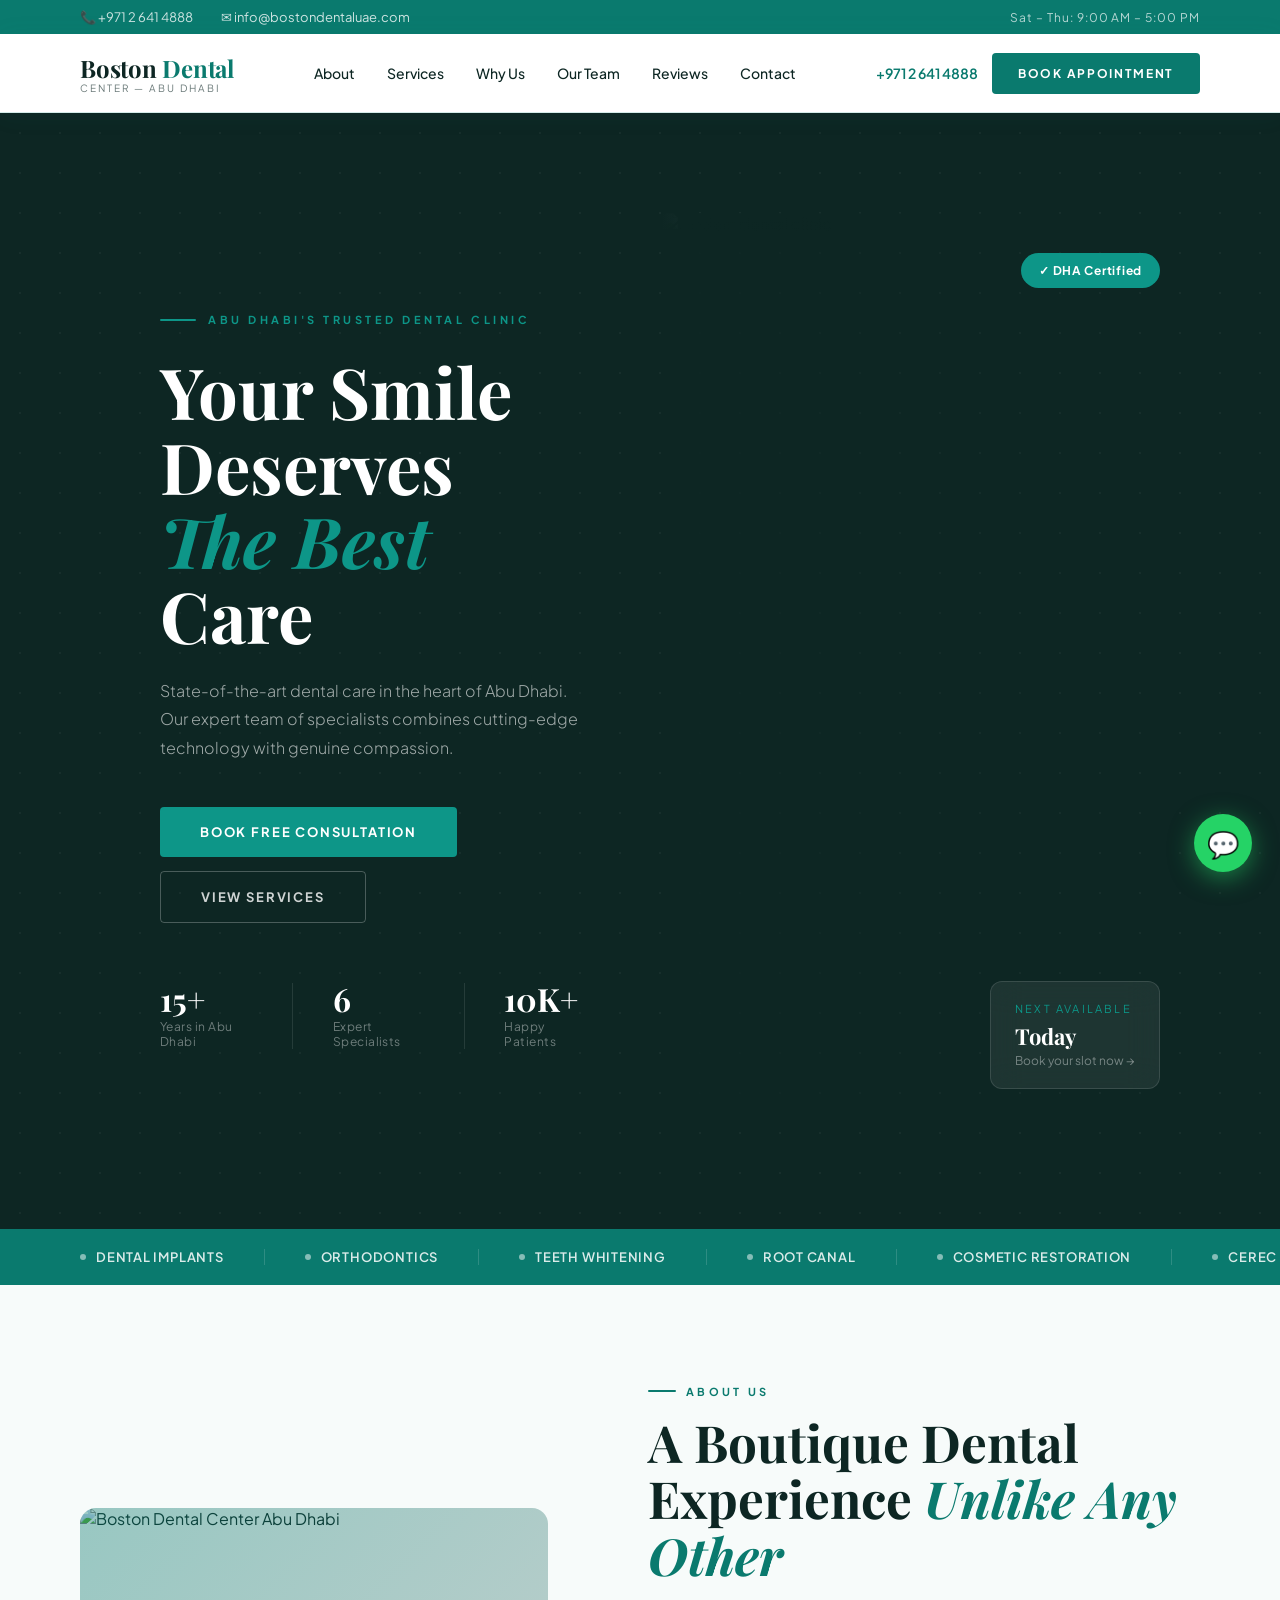
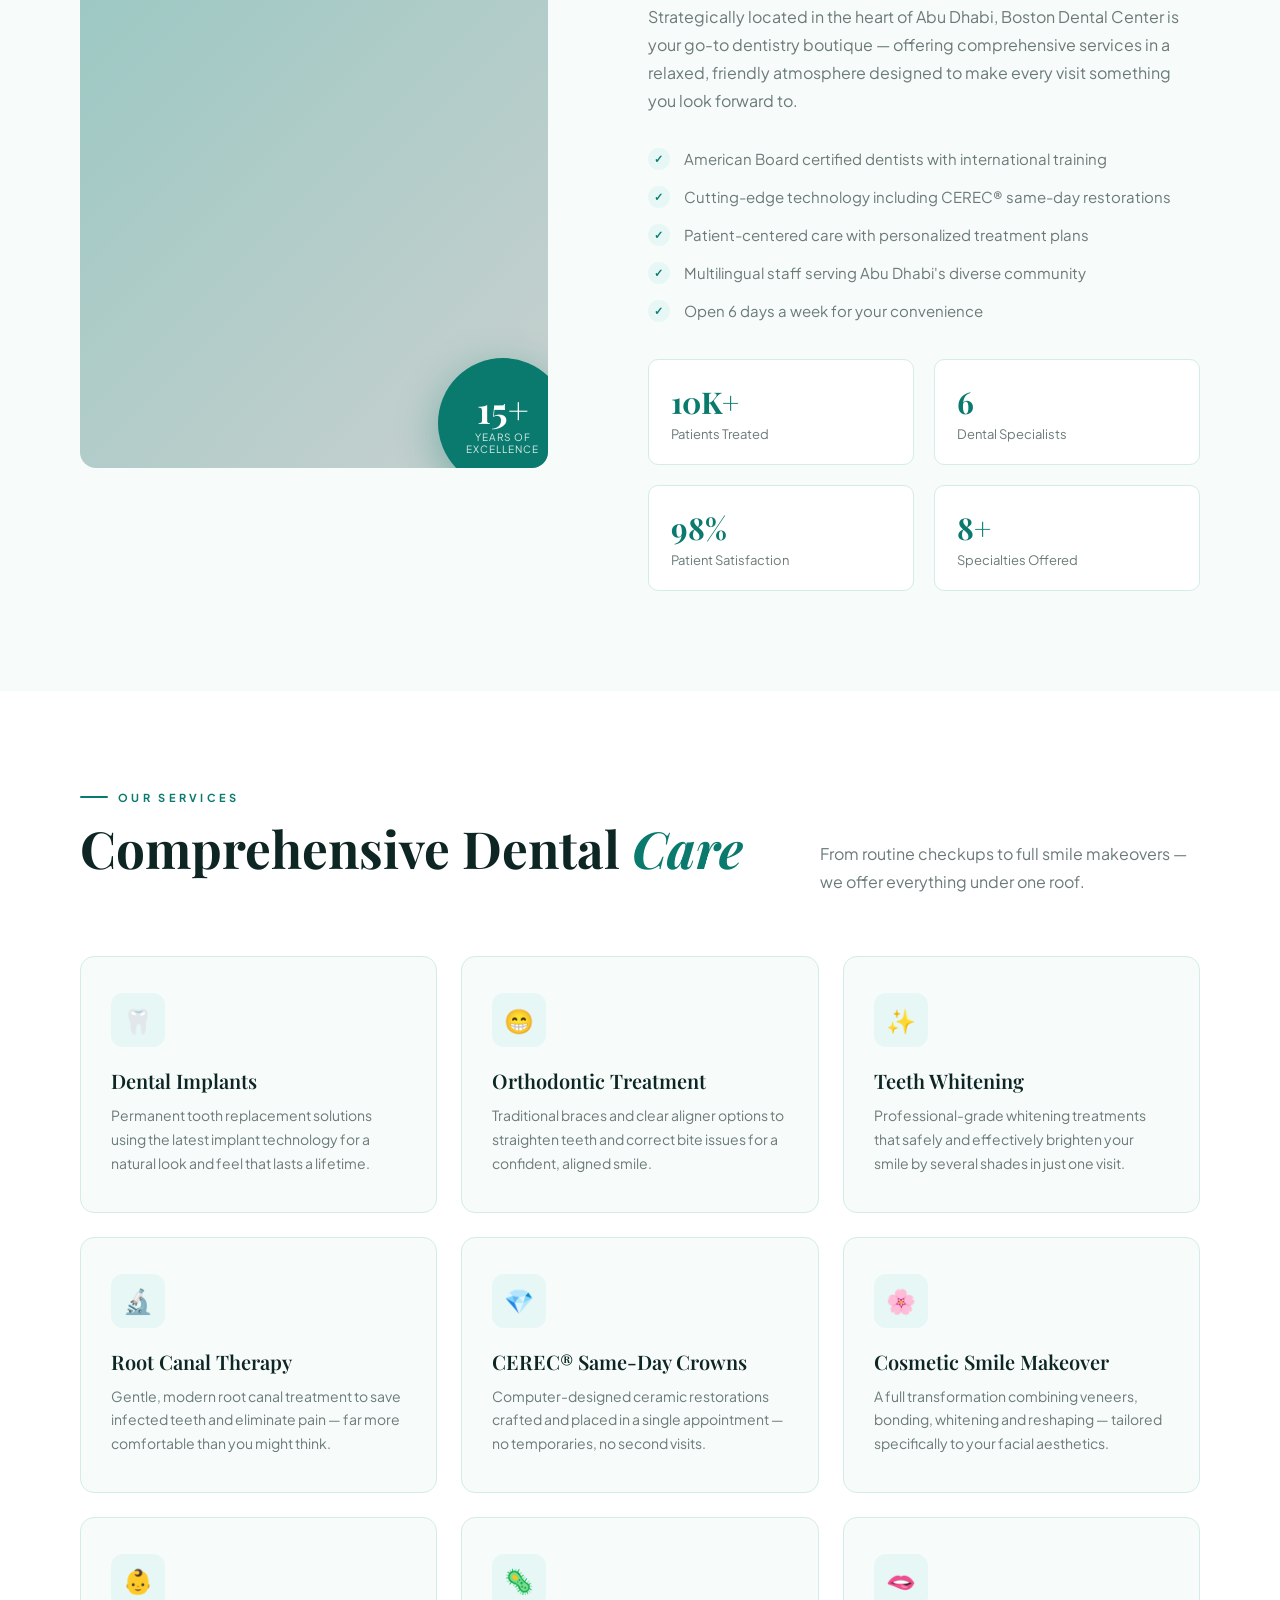
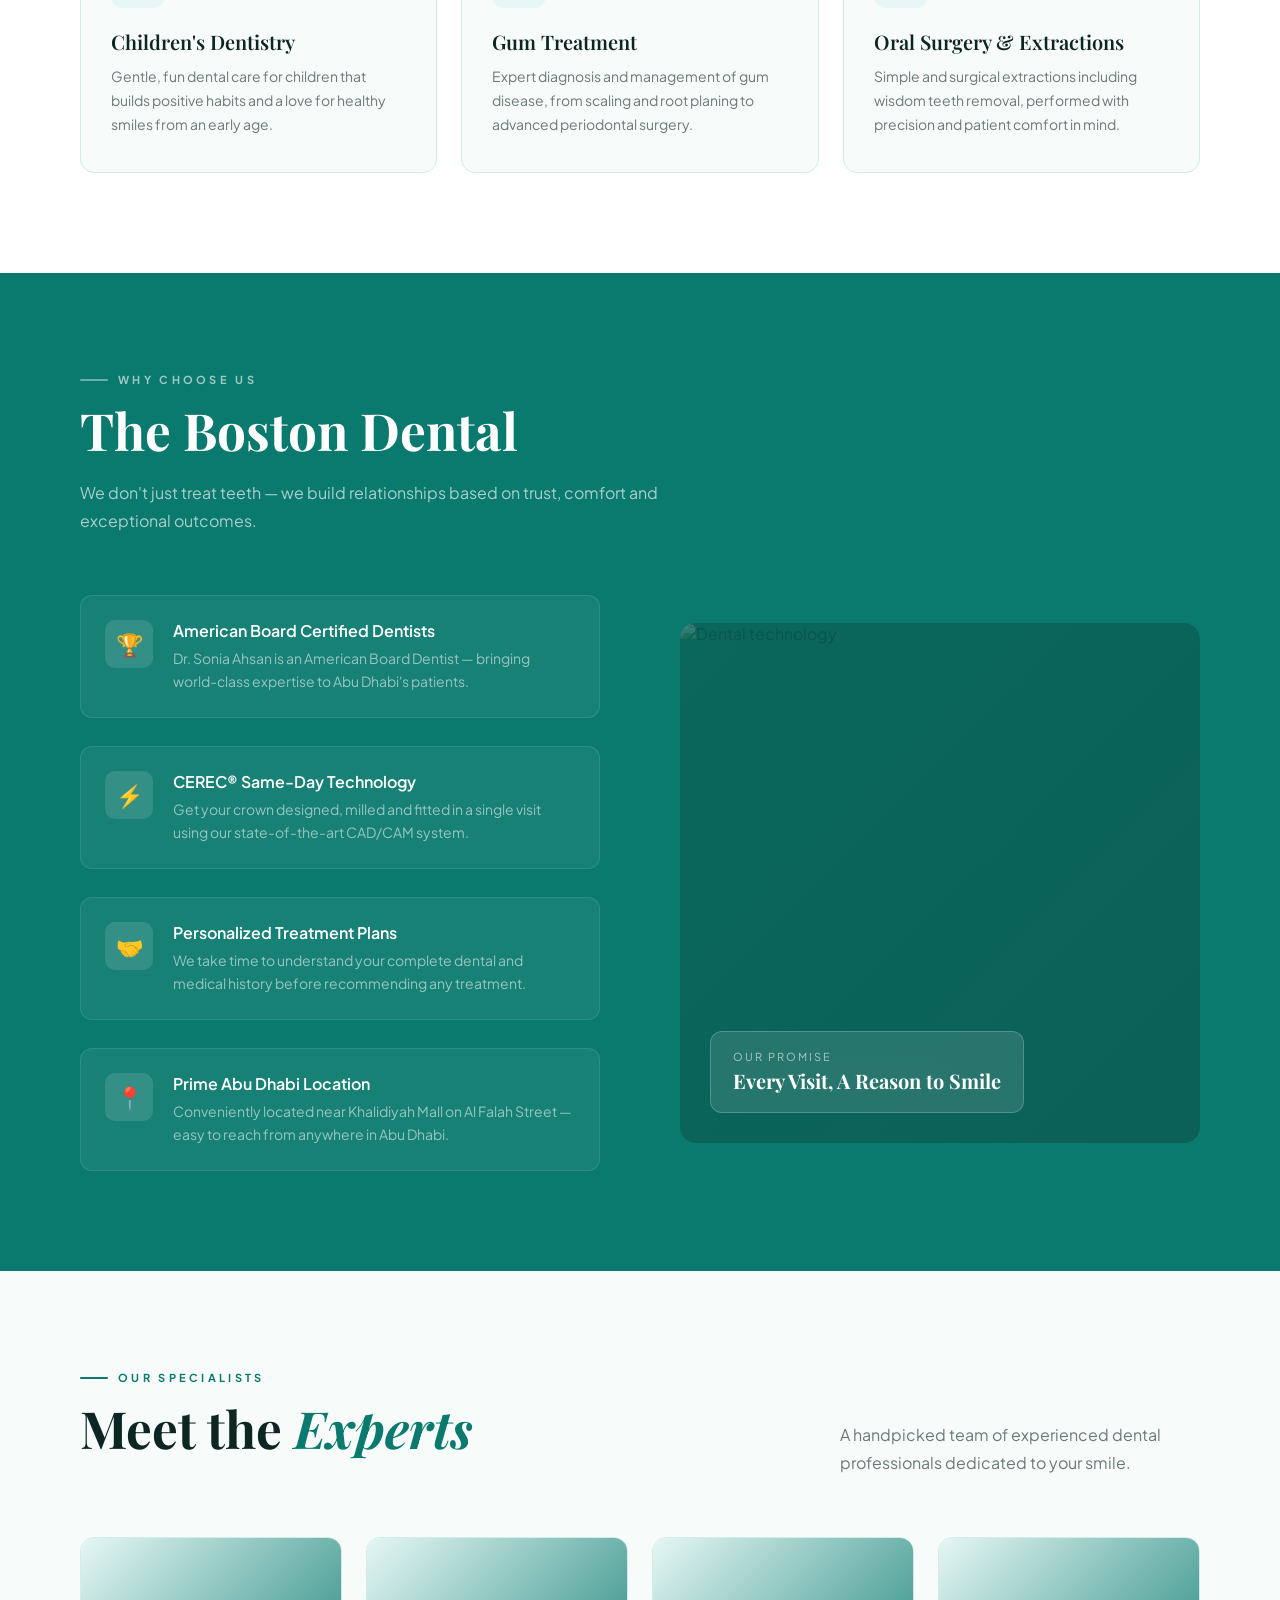
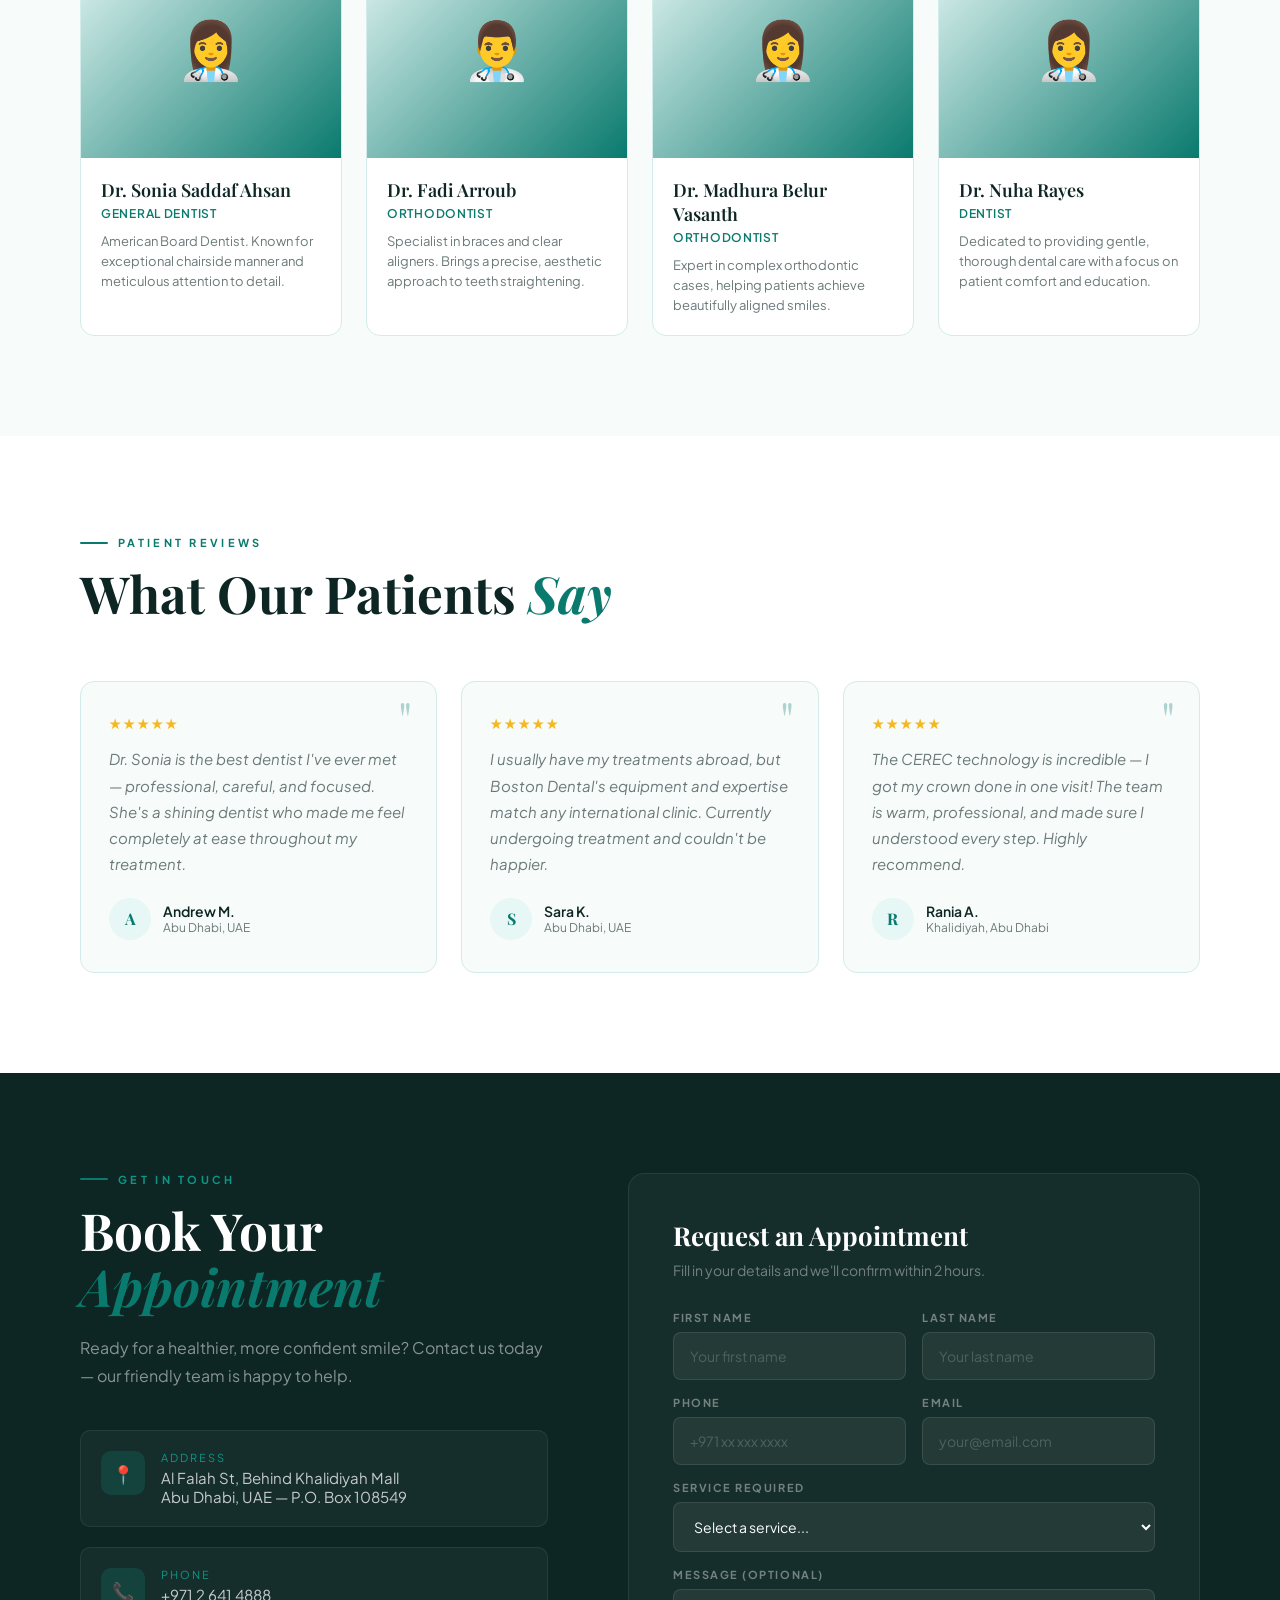
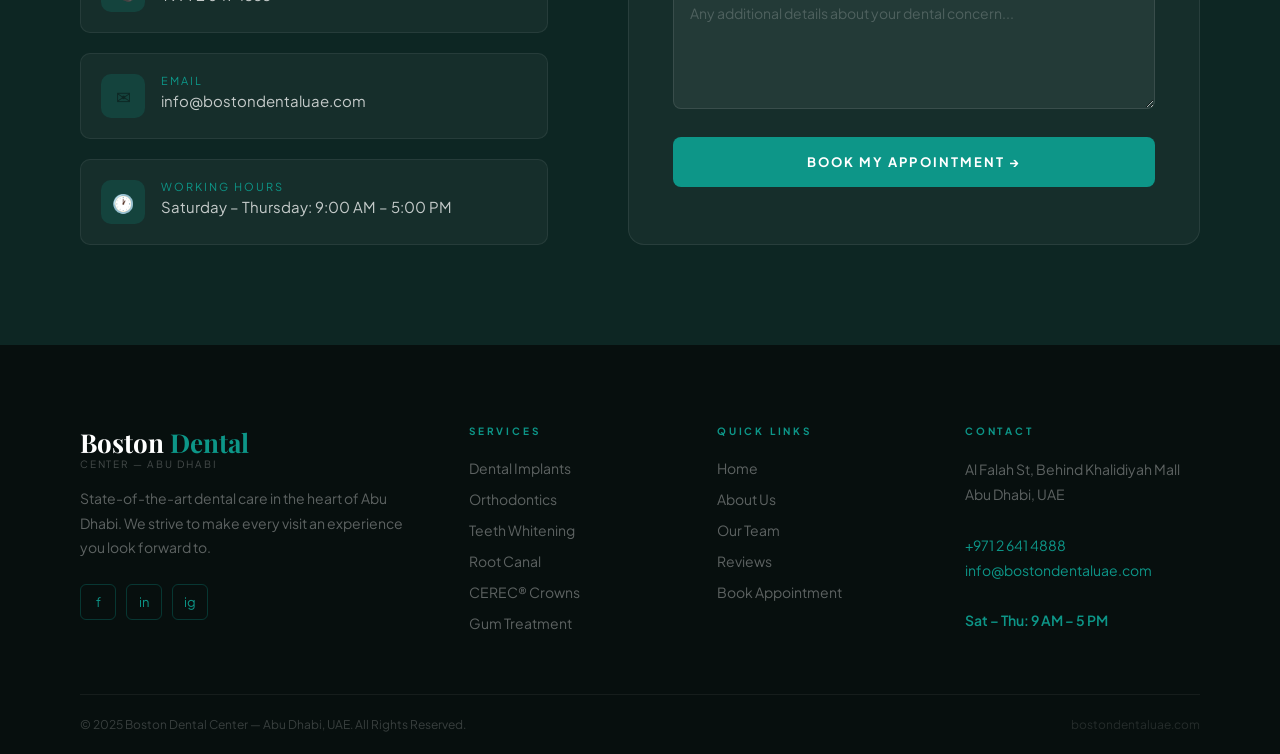
==== index.html @ 5cab7093 "Rename index.html.html to index.html" ====
<!DOCTYPE html>
<html lang="en">
<head>
<meta charset="UTF-8"/>
<meta name="viewport" content="width=device-width, initial-scale=1.0"/>
<title>Boston Dental Center — Abu Dhabi's Premier Dental Clinic</title>
<link href="https://fonts.googleapis.com/css2?family=Playfair+Display:ital,wght@0,400;0,600;0,700;1,400;1,700&family=Plus+Jakarta+Sans:wght@300;400;500;600;700&display=swap" rel="stylesheet"/>
<style>
:root {
  --teal:   #0a7a6e;
  --teal2:  #0d9688;
  --mint:   #e6f7f5;
  --white:  #ffffff;
  --offwhite: #f7fbfa;
  --dark:   #0d2623;
  --grey:   #6b7a79;
  --light:  #d4ece9;
  --accent: #ff6b35;
}
*, *::before, *::after { margin:0; padding:0; box-sizing:border-box; }
html { scroll-behavior:smooth; }
body { background:var(--white); font-family:'Plus Jakarta Sans',sans-serif; color:var(--dark); overflow-x:hidden; }

/* ── TOPBAR ── */
.topbar {
  background:var(--teal);
  padding:9px 80px;
  display:flex; justify-content:space-between; align-items:center;
}
.topbar-left { display:flex; gap:28px; align-items:center; }
.topbar a { color:rgba(255,255,255,0.8); text-decoration:none; font-size:13px; display:flex; align-items:center; gap:6px; }
.topbar a:hover { color:#fff; }
.topbar-right { color:rgba(255,255,255,0.7); font-size:12px; letter-spacing:0.08em; }

/* ── NAV ── */
nav {
  background:var(--white);
  border-bottom:1px solid var(--light);
  padding:18px 80px;
  display:flex; align-items:center; justify-content:space-between;
  position:sticky; top:0; z-index:100;
  box-shadow:0 2px 24px rgba(10,122,110,0.07);
  transition:all .3s;
}
nav.scrolled { padding:14px 80px; box-shadow:0 4px 30px rgba(10,122,110,0.12); }
.nav-logo { display:flex; flex-direction:column; }
.nav-logo-text { font-family:'Playfair Display',serif; font-size:24px; font-weight:700; color:var(--dark); letter-spacing:-0.01em; }
.nav-logo-text span { color:var(--teal); }
.nav-logo-sub { font-size:10px; letter-spacing:0.2em; text-transform:uppercase; color:var(--grey); margin-top:-2px; }
.nav-links { display:flex; gap:32px; }
.nav-links a { font-size:14px; font-weight:500; color:var(--dark); text-decoration:none; transition:color .3s; position:relative; }
.nav-links a::after { content:''; position:absolute; bottom:-4px; left:0; width:0; height:2px; background:var(--teal); border-radius:2px; transition:width .3s; }
.nav-links a:hover { color:var(--teal); }
.nav-links a:hover::after { width:100%; }
.nav-right { display:flex; align-items:center; gap:14px; }
.nav-phone { font-size:14px; font-weight:600; color:var(--teal); text-decoration:none; }
.nav-cta {
  font-size:12px; font-weight:700; letter-spacing:0.14em; text-transform:uppercase;
  background:var(--teal); color:var(--white); padding:13px 26px;
  text-decoration:none; border-radius:4px; transition:all .3s;
}
.nav-cta:hover { background:var(--teal2); transform:translateY(-1px); box-shadow:0 6px 20px rgba(10,122,110,0.3); }
.hamburger { display:none; flex-direction:column; gap:5px; cursor:pointer; padding:4px; }
.hamburger span { width:24px; height:2px; background:var(--dark); border-radius:2px; transition:all .3s; }

/* ── HERO ── */
#hero {
  background:var(--dark);
  display:grid; grid-template-columns:52fr 48fr;
  min-height:90vh; overflow:hidden; position:relative;
}
.hero-bg-pattern {
  position:absolute; inset:0; pointer-events:none; opacity:0.04;
  background-image: radial-gradient(circle, #fff 1px, transparent 1px);
  background-size: 40px 40px;
}
.hero-content {
  padding:100px 80px 80px 80px;
  display:flex; flex-direction:column; justify-content:center; position:relative; z-index:2;
}
.hero-tag {
  font-size:11px; font-weight:700; letter-spacing:0.32em; text-transform:uppercase;
  color:var(--teal2); display:flex; align-items:center; gap:12px; margin-bottom:28px;
  opacity:0; animation:fadeUp .7s .1s forwards;
}
.hero-tag::before { content:''; width:36px; height:2px; background:var(--teal2); border-radius:2px; }
.hero-h1 {
  font-family:'Playfair Display',serif;
  font-size:clamp(44px,5.5vw,72px);
  font-weight:700; line-height:1.06; color:var(--white);
  margin-bottom:24px;
  opacity:0; animation:fadeUp .7s .25s forwards;
}
.hero-h1 em { color:var(--teal2); font-style:italic; }
.hero-desc {
  font-size:16px; font-weight:300; line-height:1.8;
  color:rgba(255,255,255,0.6); max-width:480px; margin-bottom:44px;
  opacity:0; animation:fadeUp .7s .4s forwards;
}
.hero-btns {
  display:flex; gap:14px; flex-wrap:wrap; margin-bottom:60px;
  opacity:0; animation:fadeUp .7s .55s forwards;
}
.btn-teal {
  font-size:13px; font-weight:700; letter-spacing:0.14em; text-transform:uppercase;
  background:var(--teal2); color:var(--white); padding:17px 40px;
  text-decoration:none; border-radius:4px; transition:all .3s;
}
.btn-teal:hover { background:#0ab09f; transform:translateY(-1px); box-shadow:0 8px 24px rgba(13,150,136,0.4); }
.btn-outline {
  font-size:13px; font-weight:700; letter-spacing:0.14em; text-transform:uppercase;
  border:1px solid rgba(255,255,255,0.25); color:rgba(255,255,255,0.8); padding:17px 40px;
  text-decoration:none; border-radius:4px; transition:all .3s;
}
.btn-outline:hover { border-color:var(--teal2); color:var(--teal2); }
.hero-stats {
  display:flex; gap:40px;
  opacity:0; animation:fadeUp .7s .7s forwards;
}
.hero-stat-num { font-family:'Playfair Display',serif; font-size:32px; font-weight:700; color:var(--white); line-height:1; }
.hero-stat-lbl { font-size:12px; color:rgba(255,255,255,0.4); margin-top:4px; letter-spacing:0.04em; }
.hero-stat-div { width:1px; background:rgba(255,255,255,0.1); }

/* Hero Visual */
.hero-visual {
  position:relative; overflow:hidden;
  display:flex; align-items:center; justify-content:center;
}
.hero-visual img { position:absolute; inset:0; width:100%; height:100%; object-fit:cover; opacity:0.45; }
.hero-visual-overlay { position:absolute; inset:0; background:linear-gradient(to right, var(--dark) 0%, rgba(13,38,35,0.2) 60%, transparent 100%); }
.hero-card {
  position:absolute; bottom:40px; right:40px;
  background:rgba(255,255,255,0.07); backdrop-filter:blur(16px);
  border:1px solid rgba(255,255,255,0.12); border-radius:12px;
  padding:20px 24px; z-index:3;
}
.hero-card-title { font-size:11px; letter-spacing:0.2em; text-transform:uppercase; color:var(--teal2); margin-bottom:6px; }
.hero-card-val { font-family:'Playfair Display',serif; font-size:22px; font-weight:700; color:var(--white); }
.hero-card-sub { font-size:12px; color:rgba(255,255,255,0.4); margin-top:2px; }
.hero-badge-teal {
  position:absolute; top:40px; right:40px;
  background:var(--teal2); color:var(--white);
  padding:10px 18px; border-radius:30px; z-index:3;
  font-size:12px; font-weight:700; letter-spacing:0.06em;
}

/* ── SERVICES STRIP ── */
.services-strip {
  background:var(--teal);
  padding:20px 80px;
  display:flex; align-items:center; gap:0; overflow:hidden;
}
.strip-item {
  display:flex; align-items:center; gap:10px;
  padding:0 40px; border-right:1px solid rgba(255,255,255,0.15);
  white-space:nowrap;
}
.strip-item:first-child { padding-left:0; }
.strip-item:last-child { border-right:none; }
.strip-dot { width:6px; height:6px; background:rgba(255,255,255,0.5); border-radius:50%; }
.strip-txt { font-size:13px; font-weight:600; color:rgba(255,255,255,0.85); letter-spacing:0.06em; text-transform:uppercase; }

/* ── SECTION BASE ── */
section { padding:100px 80px; }
.section-tag {
  font-size:11px; font-weight:700; letter-spacing:0.3em; text-transform:uppercase;
  color:var(--teal); display:flex; align-items:center; gap:10px; margin-bottom:16px;
}
.section-tag::before { content:''; width:28px; height:2px; background:var(--teal); border-radius:2px; }
.section-h2 {
  font-family:'Playfair Display',serif;
  font-size:clamp(36px,4vw,52px); font-weight:700; line-height:1.1; color:var(--dark); margin-bottom:20px;
}
.section-h2 em { color:var(--teal); font-style:italic; }
.section-desc { font-size:16px; color:var(--grey); line-height:1.75; max-width:580px; }

/* ── ABOUT ── */
#about { background:var(--offwhite); }
.about-grid { display:grid; grid-template-columns:45fr 55fr; gap:80px; align-items:center; }
.about-img-wrap {
  position:relative; border-radius:16px; overflow:hidden;
  height:560px;
}
.about-img-wrap img { width:100%; height:100%; object-fit:cover; }
.about-img-overlay { position:absolute; inset:0; background:linear-gradient(135deg,rgba(10,122,110,0.4),rgba(13,38,35,0.2)); }
.about-badge {
  position:absolute; bottom:-20px; right:-20px;
  background:var(--teal); color:var(--white);
  width:130px; height:130px; border-radius:50%;
  display:flex; flex-direction:column; align-items:center; justify-content:center;
  text-align:center; box-shadow:0 12px 40px rgba(10,122,110,0.4);
}
.about-badge-num { font-family:'Playfair Display',serif; font-size:36px; font-weight:700; line-height:1; }
.about-badge-lbl { font-size:10px; letter-spacing:0.1em; text-transform:uppercase; opacity:0.85; margin-top:4px; }
.about-content { padding-left:20px; }
.about-list { list-style:none; margin:32px 0; display:flex; flex-direction:column; gap:14px; }
.about-list li {
  display:flex; align-items:flex-start; gap:14px;
  font-size:15px; color:var(--grey); line-height:1.6;
}
.about-list li::before {
  content:'✓'; width:22px; height:22px; min-width:22px;
  background:var(--mint); color:var(--teal); border-radius:50%;
  display:flex; align-items:center; justify-content:center;
  font-size:11px; font-weight:700; margin-top:1px;
}
.about-stats { display:grid; grid-template-columns:1fr 1fr; gap:20px; margin-top:36px; }
.about-stat { background:var(--white); padding:22px; border-radius:10px; border:1px solid var(--light); }
.about-stat-num { font-family:'Playfair Display',serif; font-size:30px; font-weight:700; color:var(--teal); }
.about-stat-lbl { font-size:13px; color:var(--grey); margin-top:4px; }

/* ── SERVICES ── */
#services { background:var(--white); }
.services-intro { display:flex; justify-content:space-between; align-items:flex-end; margin-bottom:60px; gap:40px; }
.services-grid { display:grid; grid-template-columns:repeat(3,1fr); gap:24px; }
.service-card {
  background:var(--offwhite); border:1px solid var(--light);
  border-radius:14px; padding:36px 30px;
  transition:all .35s; cursor:default; position:relative; overflow:hidden;
}
.service-card::before {
  content:''; position:absolute; bottom:0; left:0; right:0;
  height:3px; background:var(--teal);
  transform:scaleX(0); transition:transform .35s; transform-origin:left;
}
.service-card:hover { transform:translateY(-6px); box-shadow:0 16px 40px rgba(10,122,110,0.12); border-color:var(--teal2); background:var(--white); }
.service-card:hover::before { transform:scaleX(1); }
.service-icon {
  width:54px; height:54px; background:var(--mint); border-radius:12px;
  display:flex; align-items:center; justify-content:center;
  font-size:24px; margin-bottom:20px; transition:all .35s;
}
.service-card:hover .service-icon { background:var(--teal); }
.service-title { font-family:'Playfair Display',serif; font-size:20px; font-weight:600; color:var(--dark); margin-bottom:10px; }
.service-desc { font-size:14px; color:var(--grey); line-height:1.7; }

/* ── WHY US ── */
#why { background:var(--teal); padding:100px 80px; }
#why .section-tag { color:rgba(255,255,255,0.6); }
#why .section-tag::before { background:rgba(255,255,255,0.4); }
#why .section-h2 { color:var(--white); }
#why .section-desc { color:rgba(255,255,255,0.65); }
.why-grid { display:grid; grid-template-columns:1fr 1fr; gap:80px; align-items:center; margin-top:60px; }
.why-features { display:flex; flex-direction:column; gap:28px; }
.why-feature {
  display:flex; gap:20px; align-items:flex-start;
  padding:24px; background:rgba(255,255,255,0.06); border-radius:12px;
  border:1px solid rgba(255,255,255,0.1); transition:all .3s;
}
.why-feature:hover { background:rgba(255,255,255,0.1); transform:translateX(6px); }
.why-feat-icon {
  width:48px; height:48px; min-width:48px;
  background:rgba(255,255,255,0.12); border-radius:10px;
  display:flex; align-items:center; justify-content:center;
  font-size:22px;
}
.why-feat-title { font-size:16px; font-weight:600; color:var(--white); margin-bottom:6px; }
.why-feat-desc { font-size:14px; color:rgba(255,255,255,0.55); line-height:1.65; }
.why-img-wrap {
  position:relative; border-radius:16px; overflow:hidden; height:520px;
}
.why-img-wrap img { width:100%; height:100%; object-fit:cover; opacity:0.5; }
.why-img-overlay { position:absolute; inset:0; background:linear-gradient(135deg,rgba(10,90,80,0.6),rgba(13,38,35,0.3)); }
.why-cert {
  position:absolute; bottom:30px; left:30px;
  background:rgba(255,255,255,0.12); backdrop-filter:blur(12px);
  border:1px solid rgba(255,255,255,0.2); border-radius:12px;
  padding:18px 22px;
}
.why-cert-title { font-size:11px; letter-spacing:0.18em; text-transform:uppercase; color:rgba(255,255,255,0.6); margin-bottom:4px; }
.why-cert-val { font-family:'Playfair Display',serif; font-size:20px; font-weight:700; color:var(--white); }

/* ── TEAM ── */
#team { background:var(--offwhite); }
.team-intro { display:flex; justify-content:space-between; align-items:flex-end; margin-bottom:60px; }
.team-grid { display:grid; grid-template-columns:repeat(4,1fr); gap:24px; }
.team-card {
  background:var(--white); border-radius:14px; overflow:hidden;
  border:1px solid var(--light); transition:all .35s;
}
.team-card:hover { transform:translateY(-6px); box-shadow:0 16px 40px rgba(10,122,110,0.12); }
.team-img {
  height:220px; background:linear-gradient(135deg, var(--mint), var(--teal));
  display:flex; align-items:center; justify-content:center; font-size:56px; position:relative; overflow:hidden;
}
.team-img img { position:absolute; inset:0; width:100%; height:100%; object-fit:cover; }
.team-info { padding:20px; }
.team-name { font-family:'Playfair Display',serif; font-size:18px; font-weight:600; color:var(--dark); margin-bottom:4px; }
.team-role { font-size:12px; color:var(--teal); font-weight:600; letter-spacing:0.06em; text-transform:uppercase; margin-bottom:10px; }
.team-spec { font-size:13px; color:var(--grey); line-height:1.55; }

/* ── TESTIMONIALS ── */
#testimonials { background:var(--white); }
.testi-grid { display:grid; grid-template-columns:repeat(3,1fr); gap:24px; margin-top:60px; }
.testi-card {
  background:var(--offwhite); border:1px solid var(--light);
  border-radius:14px; padding:32px 28px; position:relative; transition:all .35s;
}
.testi-card:hover { transform:translateY(-4px); box-shadow:0 12px 32px rgba(10,122,110,0.1); }
.testi-quote {
  font-family:'Playfair Display',serif;
  font-size:48px; line-height:0.7; color:var(--teal); opacity:0.3;
  position:absolute; top:20px; right:24px;
}
.testi-stars { color:#f5b820; font-size:14px; margin-bottom:14px; letter-spacing:2px; }
.testi-text { font-size:15px; color:var(--grey); line-height:1.75; margin-bottom:20px; font-style:italic; }
.testi-author { display:flex; align-items:center; gap:12px; }
.testi-avatar {
  width:42px; height:42px; border-radius:50%;
  background:var(--mint); display:flex; align-items:center; justify-content:center;
  font-size:16px; font-weight:700; color:var(--teal); font-family:'Playfair Display',serif;
}
.testi-name { font-size:14px; font-weight:600; color:var(--dark); }
.testi-loc { font-size:12px; color:var(--grey); }

/* ── CONTACT ── */
#contact { background:var(--dark); }
.contact-grid { display:grid; grid-template-columns:45fr 55fr; gap:80px; }
.contact-info .section-h2 { color:var(--white); }
.contact-info .section-desc { color:rgba(255,255,255,0.5); }
.contact-items { margin-top:40px; display:flex; flex-direction:column; gap:20px; }
.contact-item {
  display:flex; gap:16px; align-items:flex-start;
  padding:20px; background:rgba(255,255,255,0.04);
  border:1px solid rgba(255,255,255,0.07); border-radius:10px;
  transition:all .3s;
}
.contact-item:hover { background:rgba(255,255,255,0.07); }
.contact-icon {
  width:44px; height:44px; min-width:44px; background:rgba(13,150,136,0.2);
  border-radius:10px; display:flex; align-items:center; justify-content:center; font-size:18px;
}
.contact-item-title { font-size:11px; letter-spacing:0.18em; text-transform:uppercase; color:var(--teal2); margin-bottom:4px; }
.contact-item-val { font-size:15px; color:rgba(255,255,255,0.75); }
.contact-item-val a { color:rgba(255,255,255,0.75); text-decoration:none; }
.contact-item-val a:hover { color:var(--teal2); }
.contact-form { background:rgba(255,255,255,0.04); border:1px solid rgba(255,255,255,0.08); border-radius:16px; padding:44px; }
.form-title { font-family:'Playfair Display',serif; font-size:26px; font-weight:700; color:var(--white); margin-bottom:8px; }
.form-sub { font-size:14px; color:rgba(255,255,255,0.4); margin-bottom:32px; }
.form-row { display:grid; grid-template-columns:1fr 1fr; gap:16px; }
.form-group { margin-bottom:16px; }
.form-label { font-size:11px; font-weight:700; letter-spacing:0.14em; text-transform:uppercase; color:rgba(255,255,255,0.4); margin-bottom:8px; display:block; }
.form-input, .form-select, .form-textarea {
  width:100%; background:rgba(255,255,255,0.06);
  border:1px solid rgba(255,255,255,0.1); border-radius:8px;
  padding:14px 16px; color:var(--white); font-family:'Plus Jakarta Sans',sans-serif; font-size:14px;
  transition:border-color .3s; outline:none;
}
.form-input::placeholder, .form-textarea::placeholder { color:rgba(255,255,255,0.2); }
.form-input:focus, .form-select:focus, .form-textarea:focus { border-color:var(--teal2); background:rgba(13,150,136,0.08); }
.form-select option { background:var(--dark); }
.form-textarea { height:120px; resize:vertical; }
.form-submit {
  width:100%; background:var(--teal2); color:var(--white); border:none;
  font-family:'Plus Jakarta Sans',sans-serif; font-size:13px; font-weight:700;
  letter-spacing:0.16em; text-transform:uppercase; padding:17px;
  border-radius:8px; cursor:pointer; transition:all .3s; margin-top:8px;
}
.form-submit:hover { background:#0ab09f; transform:translateY(-1px); box-shadow:0 8px 24px rgba(13,150,136,0.4); }

/* ── FOOTER ── */
footer { background:#070f0e; padding:80px 80px 0; }
.footer-grid { display:grid; grid-template-columns:35fr 20fr 20fr 25fr; gap:60px; padding-bottom:60px; border-bottom:1px solid rgba(255,255,255,0.06); }
.footer-logo-text { font-family:'Playfair Display',serif; font-size:26px; font-weight:700; color:var(--white); }
.footer-logo-text span { color:var(--teal2); }
.footer-logo-sub { font-size:10px; letter-spacing:0.18em; text-transform:uppercase; color:rgba(255,255,255,0.25); margin-top:-2px; margin-bottom:16px; }
.footer-desc { font-size:14px; color:rgba(255,255,255,0.35); line-height:1.75; margin-bottom:24px; }
.footer-socials { display:flex; gap:10px; }
.fsocial {
  width:36px; height:36px; border:1px solid rgba(13,150,136,0.3);
  display:flex; align-items:center; justify-content:center;
  color:var(--teal2); font-size:13px; text-decoration:none;
  border-radius:6px; transition:all .3s;
}
.fsocial:hover { background:var(--teal2); color:var(--white); border-color:var(--teal2); }
.footer-col h4 { font-size:10px; font-weight:700; letter-spacing:0.28em; text-transform:uppercase; color:var(--teal2); margin-bottom:20px; }
.footer-col ul { list-style:none; display:flex; flex-direction:column; gap:10px; }
.footer-col ul a { font-size:14px; color:rgba(255,255,255,0.35); text-decoration:none; transition:color .3s; }
.footer-col ul a:hover { color:rgba(255,255,255,0.8); }
.footer-addr { font-size:14px; color:rgba(255,255,255,0.35); line-height:1.8; }
.footer-addr a { color:var(--teal2); text-decoration:none; }
.footer-addr a:hover { color:#0ab09f; }
.footer-bottom {
  padding:22px 80px; display:flex; justify-content:space-between; align-items:center;
  background:#070f0e;
}
.footer-copy { font-size:12px; color:rgba(255,255,255,0.2); }
.footer-url { font-size:12px; color:rgba(255,255,255,0.12); }

/* ── WHATSAPP FLOAT ── */
.wa-float {
  position:fixed; bottom:28px; right:28px; z-index:999;
  width:58px; height:58px; background:#25d366; border-radius:50%;
  display:flex; align-items:center; justify-content:center;
  box-shadow:0 6px 24px rgba(37,211,102,0.5); text-decoration:none;
  transition:all .3s; font-size:26px;
}
.wa-float:hover { transform:scale(1.1); box-shadow:0 10px 32px rgba(37,211,102,0.6); }

/* ── SCROLL REVEAL ── */
.reveal { opacity:1; transform:none; transition:opacity .7s ease, transform .7s ease; }
.js-ready .reveal { opacity:0; transform:translateY(28px); }
.js-ready .reveal.visible { opacity:1; transform:translateY(0); }
.reveal-delay-1 { transition-delay:.1s; }
.reveal-delay-2 { transition-delay:.2s; }
.reveal-delay-3 { transition-delay:.3s; }

/* ── ANIMATIONS ── */
@keyframes fadeUp { from { opacity:0; transform:translateY(20px); } to { opacity:1; transform:translateY(0); } }

/* ── MOBILE MENU ── */
.mobile-menu {
  display:none; position:fixed; inset:0; z-index:200;
  background:rgba(13,38,35,0.98); flex-direction:column;
  align-items:center; justify-content:center; gap:32px;
}
.mobile-menu.open { display:flex; }
.mobile-menu a { font-family:'Playfair Display',serif; font-size:28px; color:var(--white); text-decoration:none; }
.mobile-menu a:hover { color:var(--teal2); }
.close-menu { position:absolute; top:24px; right:28px; background:none; border:none; color:var(--white); font-size:30px; cursor:pointer; }

/* ── SCROLLBAR ── */
::-webkit-scrollbar { width:5px; }
::-webkit-scrollbar-track { background:var(--white); }
::-webkit-scrollbar-thumb { background:var(--teal); border-radius:3px; }

/* ── RESPONSIVE ── */
@media(max-width:1024px){
  .topbar,.services-strip{ padding:10px 40px; }
  nav,section,footer,#why,.footer-bottom{ padding-left:40px; padding-right:40px; }
  #hero{ grid-template-columns:1fr; min-height:auto; }
  .hero-visual{ height:360px; }
  .hero-content{ padding:80px 40px 60px; }
  .about-grid,.why-grid,.contact-grid{ grid-template-columns:1fr; gap:40px; }
  .about-img-wrap,.why-img-wrap{ height:340px; }
  .about-content{ padding-left:0; }
  .team-grid{ grid-template-columns:repeat(2,1fr); }
  .footer-grid{ grid-template-columns:1fr 1fr; gap:40px; }
}
@media(max-width:768px){
  .topbar,.services-strip{ display:none; }
  nav{ padding:16px 20px; }
  .nav-links,.nav-right{ display:none; }
  .hamburger{ display:flex; }
  section,#why{ padding:60px 20px; }
  footer{ padding:60px 20px 0; }
  .footer-bottom{ padding:18px 20px; flex-direction:column; gap:8px; text-align:center; }
  .services-grid,.testi-grid{ grid-template-columns:1fr; }
  .team-grid{ grid-template-columns:1fr 1fr; }
  .form-row{ grid-template-columns:1fr; }
  .hero-stats{ gap:24px; flex-wrap:wrap; }
  .about-stats{ grid-template-columns:1fr 1fr; }
  .about-badge{ width:100px; height:100px; bottom:-10px; right:-10px; }
  .about-badge-num{ font-size:28px; }
  .footer-grid{ grid-template-columns:1fr; }
  .services-intro,.team-intro{ flex-direction:column; align-items:flex-start; gap:16px; }
  .contact-form{ padding:24px; }
}
@media(max-width:420px){
  .hero-h1{ font-size:36px; }
  .hero-btns{ flex-direction:column; }
  .btn-teal,.btn-outline{ text-align:center; }
  .team-grid{ grid-template-columns:1fr; }
  .hero-card{ bottom:16px; right:16px; }
}
</style>
</head>
<body>

<!-- TOPBAR -->
<div class="topbar">
  <div class="topbar-left">
    <a href="tel:+97126414888">📞 +971 2 641 4888</a>
    <a href="mailto:info@bostondentaluae.com">✉ info@bostondentaluae.com</a>
  </div>
  <div class="topbar-right">Sat – Thu: 9:00 AM – 5:00 PM</div>
</div>

<!-- NAV -->
<nav id="mainNav">
  <div class="nav-logo">
    <div class="nav-logo-text">Boston <span>Dental</span></div>
    <div class="nav-logo-sub">Center — Abu Dhabi</div>
  </div>
  <div class="nav-links">
    <a href="#about">About</a>
    <a href="#services">Services</a>
    <a href="#why">Why Us</a>
    <a href="#team">Our Team</a>
    <a href="#testimonials">Reviews</a>
    <a href="#contact">Contact</a>
  </div>
  <div class="nav-right">
    <a href="tel:+97126414888" class="nav-phone">+971 2 641 4888</a>
    <a href="#contact" class="nav-cta">Book Appointment</a>
  </div>
  <div class="hamburger" onclick="document.querySelector('.mobile-menu').classList.add('open')">
    <span></span><span></span><span></span>
  </div>
</nav>

<!-- MOBILE MENU -->
<div class="mobile-menu">
  <button class="close-menu" onclick="this.parentElement.classList.remove('open')">✕</button>
  <a href="#about">About</a>
  <a href="#services">Services</a>
  <a href="#why">Why Us</a>
  <a href="#team">Our Team</a>
  <a href="#testimonials">Reviews</a>
  <a href="#contact">Book Appointment</a>
</div>

<!-- HERO -->
<section id="hero">
  <div class="hero-bg-pattern"></div>
  <div class="hero-content">
    <div class="hero-tag">Abu Dhabi's Trusted Dental Clinic</div>
    <h1 class="hero-h1">
      Your Smile<br>Deserves<br><em>The Best</em> Care
    </h1>
    <p class="hero-desc">State-of-the-art dental care in the heart of Abu Dhabi. Our expert team of specialists combines cutting-edge technology with genuine compassion.</p>
    <div class="hero-btns">
      <a href="#contact" class="btn-teal">Book Free Consultation</a>
      <a href="#services" class="btn-outline">View Services</a>
    </div>
    <div class="hero-stats">
      <div>
        <div class="hero-stat-num">15+</div>
        <div class="hero-stat-lbl">Years in Abu Dhabi</div>
      </div>
      <div class="hero-stat-div"></div>
      <div>
        <div class="hero-stat-num">6</div>
        <div class="hero-stat-lbl">Expert Specialists</div>
      </div>
      <div class="hero-stat-div"></div>
      <div>
        <div class="hero-stat-num">10K+</div>
        <div class="hero-stat-lbl">Happy Patients</div>
      </div>
    </div>
  </div>
  <div class="hero-visual">
    <img src="https://images.unsplash.com/photo-1629909613654-28e377c37b09?w=900&q=85&fit=crop" alt="Modern dental clinic"/>
    <div class="hero-visual-overlay"></div>
    <div class="hero-badge-teal">✓ DHA Certified</div>
    <div class="hero-card">
      <div class="hero-card-title">Next Available</div>
      <div class="hero-card-val">Today</div>
      <div class="hero-card-sub">Book your slot now →</div>
    </div>
  </div>
</section>

<!-- STRIP -->
<div class="services-strip">
  <div class="strip-item"><div class="strip-dot"></div><div class="strip-txt">Dental Implants</div></div>
  <div class="strip-item"><div class="strip-dot"></div><div class="strip-txt">Orthodontics</div></div>
  <div class="strip-item"><div class="strip-dot"></div><div class="strip-txt">Teeth Whitening</div></div>
  <div class="strip-item"><div class="strip-dot"></div><div class="strip-txt">Root Canal</div></div>
  <div class="strip-item"><div class="strip-dot"></div><div class="strip-txt">Cosmetic Restoration</div></div>
  <div class="strip-item"><div class="strip-dot"></div><div class="strip-txt">CEREC Same-Day Crowns</div></div>
  <div class="strip-item"><div class="strip-dot"></div><div class="strip-txt">Children's Dentistry</div></div>
</div>

<!-- ABOUT -->
<section id="about">
  <div class="about-grid">
    <div class="about-img-wrap reveal">
      <img src="https://images.unsplash.com/photo-1588776814546-1ffcf47267a5?w=700&q=85&fit=crop" alt="Boston Dental Center Abu Dhabi"/>
      <div class="about-img-overlay"></div>
      <div class="about-badge">
        <div class="about-badge-num">15+</div>
        <div class="about-badge-lbl">Years of Excellence</div>
      </div>
    </div>
    <div class="about-content reveal reveal-delay-1">
      <div class="section-tag">About Us</div>
      <h2 class="section-h2">A Boutique Dental Experience <em>Unlike Any Other</em></h2>
      <p class="section-desc">Strategically located in the heart of Abu Dhabi, Boston Dental Center is your go-to dentistry boutique — offering comprehensive services in a relaxed, friendly atmosphere designed to make every visit something you look forward to.</p>
      <ul class="about-list">
        <li>American Board certified dentists with international training</li>
        <li>Cutting-edge technology including CEREC® same-day restorations</li>
        <li>Patient-centered care with personalized treatment plans</li>
        <li>Multilingual staff serving Abu Dhabi's diverse community</li>
        <li>Open 6 days a week for your convenience</li>
      </ul>
      <div class="about-stats">
        <div class="about-stat">
          <div class="about-stat-num">10K+</div>
          <div class="about-stat-lbl">Patients Treated</div>
        </div>
        <div class="about-stat">
          <div class="about-stat-num">6</div>
          <div class="about-stat-lbl">Dental Specialists</div>
        </div>
        <div class="about-stat">
          <div class="about-stat-num">98%</div>
          <div class="about-stat-lbl">Patient Satisfaction</div>
        </div>
        <div class="about-stat">
          <div class="about-stat-num">8+</div>
          <div class="about-stat-lbl">Specialties Offered</div>
        </div>
      </div>
    </div>
  </div>
</section>

<!-- SERVICES -->
<section id="services">
  <div class="services-intro">
    <div>
      <div class="section-tag reveal">Our Services</div>
      <h2 class="section-h2 reveal reveal-delay-1">Comprehensive Dental <em>Care</em></h2>
    </div>
    <p class="section-desc reveal reveal-delay-2" style="max-width:380px;">From routine checkups to full smile makeovers — we offer everything under one roof.</p>
  </div>
  <div class="services-grid">
    <div class="service-card reveal">
      <div class="service-icon">🦷</div>
      <div class="service-title">Dental Implants</div>
      <p class="service-desc">Permanent tooth replacement solutions using the latest implant technology for a natural look and feel that lasts a lifetime.</p>
    </div>
    <div class="service-card reveal reveal-delay-1">
      <div class="service-icon">😁</div>
      <div class="service-title">Orthodontic Treatment</div>
      <p class="service-desc">Traditional braces and clear aligner options to straighten teeth and correct bite issues for a confident, aligned smile.</p>
    </div>
    <div class="service-card reveal reveal-delay-2">
      <div class="service-icon">✨</div>
      <div class="service-title">Teeth Whitening</div>
      <p class="service-desc">Professional-grade whitening treatments that safely and effectively brighten your smile by several shades in just one visit.</p>
    </div>
    <div class="service-card reveal">
      <div class="service-icon">🔬</div>
      <div class="service-title">Root Canal Therapy</div>
      <p class="service-desc">Gentle, modern root canal treatment to save infected teeth and eliminate pain — far more comfortable than you might think.</p>
    </div>
    <div class="service-card reveal reveal-delay-1">
      <div class="service-icon">💎</div>
      <div class="service-title">CEREC® Same-Day Crowns</div>
      <p class="service-desc">Computer-designed ceramic restorations crafted and placed in a single appointment — no temporaries, no second visits.</p>
    </div>
    <div class="service-card reveal reveal-delay-2">
      <div class="service-icon">🌸</div>
      <div class="service-title">Cosmetic Smile Makeover</div>
      <p class="service-desc">A full transformation combining veneers, bonding, whitening and reshaping — tailored specifically to your facial aesthetics.</p>
    </div>
    <div class="service-card reveal">
      <div class="service-icon">👶</div>
      <div class="service-title">Children's Dentistry</div>
      <p class="service-desc">Gentle, fun dental care for children that builds positive habits and a love for healthy smiles from an early age.</p>
    </div>
    <div class="service-card reveal reveal-delay-1">
      <div class="service-icon">🦠</div>
      <div class="service-title">Gum Treatment</div>
      <p class="service-desc">Expert diagnosis and management of gum disease, from scaling and root planing to advanced periodontal surgery.</p>
    </div>
    <div class="service-card reveal reveal-delay-2">
      <div class="service-icon">🫦</div>
      <div class="service-title">Oral Surgery & Extractions</div>
      <p class="service-desc">Simple and surgical extractions including wisdom teeth removal, performed with precision and patient comfort in mind.</p>
    </div>
  </div>
</section>

<!-- WHY US -->
<section id="why">
  <div>
    <div class="section-tag">Why Choose Us</div>
    <h2 class="section-h2">The Boston Dental <em>Difference</em></h2>
    <p class="section-desc">We don't just treat teeth — we build relationships based on trust, comfort and exceptional outcomes.</p>
  </div>
  <div class="why-grid">
    <div class="why-features">
      <div class="why-feature reveal">
        <div class="why-feat-icon">🏆</div>
        <div>
          <div class="why-feat-title">American Board Certified Dentists</div>
          <div class="why-feat-desc">Dr. Sonia Ahsan is an American Board Dentist — bringing world-class expertise to Abu Dhabi's patients.</div>
        </div>
      </div>
      <div class="why-feature reveal reveal-delay-1">
        <div class="why-feat-icon">⚡</div>
        <div>
          <div class="why-feat-title">CEREC® Same-Day Technology</div>
          <div class="why-feat-desc">Get your crown designed, milled and fitted in a single visit using our state-of-the-art CAD/CAM system.</div>
        </div>
      </div>
      <div class="why-feature reveal reveal-delay-2">
        <div class="why-feat-icon">🤝</div>
        <div>
          <div class="why-feat-title">Personalized Treatment Plans</div>
          <div class="why-feat-desc">We take time to understand your complete dental and medical history before recommending any treatment.</div>
        </div>
      </div>
      <div class="why-feature reveal">
        <div class="why-feat-icon">📍</div>
        <div>
          <div class="why-feat-title">Prime Abu Dhabi Location</div>
          <div class="why-feat-desc">Conveniently located near Khalidiyah Mall on Al Falah Street — easy to reach from anywhere in Abu Dhabi.</div>
        </div>
      </div>
    </div>
    <div class="why-img-wrap reveal">
      <img src="https://images.unsplash.com/photo-1606811971618-4486d14f3f99?w=700&q=85&fit=crop" alt="Dental technology"/>
      <div class="why-img-overlay"></div>
      <div class="why-cert">
        <div class="why-cert-title">Our Promise</div>
        <div class="why-cert-val">Every Visit, A Reason to Smile</div>
      </div>
    </div>
  </div>
</section>

<!-- TEAM -->
<section id="team">
  <div class="team-intro reveal">
    <div>
      <div class="section-tag">Our Specialists</div>
      <h2 class="section-h2">Meet the <em>Experts</em></h2>
    </div>
    <p class="section-desc" style="max-width:360px;">A handpicked team of experienced dental professionals dedicated to your smile.</p>
  </div>
  <div class="team-grid">
    <div class="team-card reveal">
      <div class="team-img">👩‍⚕️</div>
      <div class="team-info">
        <div class="team-name">Dr. Sonia Saddaf Ahsan</div>
        <div class="team-role">General Dentist</div>
        <div class="team-spec">American Board Dentist. Known for exceptional chairside manner and meticulous attention to detail.</div>
      </div>
    </div>
    <div class="team-card reveal reveal-delay-1">
      <div class="team-img">👨‍⚕️</div>
      <div class="team-info">
        <div class="team-name">Dr. Fadi Arroub</div>
        <div class="team-role">Orthodontist</div>
        <div class="team-spec">Specialist in braces and clear aligners. Brings a precise, aesthetic approach to teeth straightening.</div>
      </div>
    </div>
    <div class="team-card reveal reveal-delay-2">
      <div class="team-img">👩‍⚕️</div>
      <div class="team-info">
        <div class="team-name">Dr. Madhura Belur Vasanth</div>
        <div class="team-role">Orthodontist</div>
        <div class="team-spec">Expert in complex orthodontic cases, helping patients achieve beautifully aligned smiles.</div>
      </div>
    </div>
    <div class="team-card reveal reveal-delay-3">
      <div class="team-img">👩‍⚕️</div>
      <div class="team-info">
        <div class="team-name">Dr. Nuha Rayes</div>
        <div class="team-role">Dentist</div>
        <div class="team-spec">Dedicated to providing gentle, thorough dental care with a focus on patient comfort and education.</div>
      </div>
    </div>
  </div>
</section>

<!-- TESTIMONIALS -->
<section id="testimonials">
  <div class="section-tag reveal">Patient Reviews</div>
  <h2 class="section-h2 reveal reveal-delay-1">What Our Patients <em>Say</em></h2>
  <div class="testi-grid">
    <div class="testi-card reveal">
      <div class="testi-quote">"</div>
      <div class="testi-stars">★★★★★</div>
      <p class="testi-text">Dr. Sonia is the best dentist I've ever met — professional, careful, and focused. She's a shining dentist who made me feel completely at ease throughout my treatment.</p>
      <div class="testi-author">
        <div class="testi-avatar">A</div>
        <div>
          <div class="testi-name">Andrew M.</div>
          <div class="testi-loc">Abu Dhabi, UAE</div>
        </div>
      </div>
    </div>
    <div class="testi-card reveal reveal-delay-1">
      <div class="testi-quote">"</div>
      <div class="testi-stars">★★★★★</div>
      <p class="testi-text">I usually have my treatments abroad, but Boston Dental's equipment and expertise match any international clinic. Currently undergoing treatment and couldn't be happier.</p>
      <div class="testi-author">
        <div class="testi-avatar">S</div>
        <div>
          <div class="testi-name">Sara K.</div>
          <div class="testi-loc">Abu Dhabi, UAE</div>
        </div>
      </div>
    </div>
    <div class="testi-card reveal reveal-delay-2">
      <div class="testi-quote">"</div>
      <div class="testi-stars">★★★★★</div>
      <p class="testi-text">The CEREC technology is incredible — I got my crown done in one visit! The team is warm, professional, and made sure I understood every step. Highly recommend.</p>
      <div class="testi-author">
        <div class="testi-avatar">R</div>
        <div>
          <div class="testi-name">Rania A.</div>
          <div class="testi-loc">Khalidiyah, Abu Dhabi</div>
        </div>
      </div>
    </div>
  </div>
</section>

<!-- CONTACT -->
<section id="contact">
  <div class="contact-grid">
    <div class="contact-info reveal">
      <div class="section-tag" style="color:var(--teal2);">Get In Touch</div>
      <h2 class="section-h2">Book Your <em>Appointment</em></h2>
      <p class="section-desc">Ready for a healthier, more confident smile? Contact us today — our friendly team is happy to help.</p>
      <div class="contact-items">
        <div class="contact-item">
          <div class="contact-icon">📍</div>
          <div>
            <div class="contact-item-title">Address</div>
            <div class="contact-item-val">Al Falah St, Behind Khalidiyah Mall<br>Abu Dhabi, UAE — P.O. Box 108549</div>
          </div>
        </div>
        <div class="contact-item">
          <div class="contact-icon">📞</div>
          <div>
            <div class="contact-item-title">Phone</div>
            <div class="contact-item-val"><a href="tel:+97126414888">+971 2 641 4888</a></div>
          </div>
        </div>
        <div class="contact-item">
          <div class="contact-icon">✉</div>
          <div>
            <div class="contact-item-title">Email</div>
            <div class="contact-item-val"><a href="mailto:info@bostondentaluae.com">info@bostondentaluae.com</a></div>
          </div>
        </div>
        <div class="contact-item">
          <div class="contact-icon">🕐</div>
          <div>
            <div class="contact-item-title">Working Hours</div>
            <div class="contact-item-val">Saturday – Thursday: 9:00 AM – 5:00 PM</div>
          </div>
        </div>
      </div>
    </div>
    <div class="contact-form reveal reveal-delay-1">
      <div class="form-title">Request an Appointment</div>
      <div class="form-sub">Fill in your details and we'll confirm within 2 hours.</div>
      <div class="form-row">
        <div class="form-group">
          <label class="form-label">First Name</label>
          <input type="text" class="form-input" placeholder="Your first name"/>
        </div>
        <div class="form-group">
          <label class="form-label">Last Name</label>
          <input type="text" class="form-input" placeholder="Your last name"/>
        </div>
      </div>
      <div class="form-row">
        <div class="form-group">
          <label class="form-label">Phone</label>
          <input type="tel" class="form-input" placeholder="+971 xx xxx xxxx"/>
        </div>
        <div class="form-group">
          <label class="form-label">Email</label>
          <input type="email" class="form-input" placeholder="your@email.com"/>
        </div>
      </div>
      <div class="form-group">
        <label class="form-label">Service Required</label>
        <select class="form-select">
          <option value="">Select a service...</option>
          <option>Dental Implants</option>
          <option>Orthodontic Treatment</option>
          <option>Teeth Whitening</option>
          <option>Root Canal</option>
          <option>CEREC® Same-Day Crown</option>
          <option>Cosmetic Smile Makeover</option>
          <option>Children's Dentistry</option>
          <option>General Checkup</option>
        </select>
      </div>
      <div class="form-group">
        <label class="form-label">Message (Optional)</label>
        <textarea class="form-textarea" placeholder="Any additional details about your dental concern..."></textarea>
      </div>
      <button class="form-submit">Book My Appointment →</button>
    </div>
  </div>
</section>

<!-- FOOTER -->
<footer>
  <div class="footer-grid">
    <div>
      <div class="footer-logo-text">Boston <span>Dental</span></div>
      <div class="footer-logo-sub">Center — Abu Dhabi</div>
      <p class="footer-desc">State-of-the-art dental care in the heart of Abu Dhabi. We strive to make every visit an experience you look forward to.</p>
      <div class="footer-socials">
        <a href="#" class="fsocial">f</a>
        <a href="#" class="fsocial">in</a>
        <a href="#" class="fsocial">ig</a>
      </div>
    </div>
    <div class="footer-col">
      <h4>Services</h4>
      <ul>
        <li><a href="#">Dental Implants</a></li>
        <li><a href="#">Orthodontics</a></li>
        <li><a href="#">Teeth Whitening</a></li>
        <li><a href="#">Root Canal</a></li>
        <li><a href="#">CEREC® Crowns</a></li>
        <li><a href="#">Gum Treatment</a></li>
      </ul>
    </div>
    <div class="footer-col">
      <h4>Quick Links</h4>
      <ul>
        <li><a href="#">Home</a></li>
        <li><a href="#about">About Us</a></li>
        <li><a href="#team">Our Team</a></li>
        <li><a href="#testimonials">Reviews</a></li>
        <li><a href="#contact">Book Appointment</a></li>
      </ul>
    </div>
    <div class="footer-col">
      <h4>Contact</h4>
      <div class="footer-addr">
        <p>Al Falah St, Behind Khalidiyah Mall<br>Abu Dhabi, UAE</p>
        <br>
        <p><a href="tel:+97126414888">+971 2 641 4888</a></p>
        <p><a href="mailto:info@bostondentaluae.com">info@bostondentaluae.com</a></p>
        <br>
        <p style="color:var(--teal2);font-weight:600;">Sat – Thu: 9 AM – 5 PM</p>
      </div>
    </div>
  </div>
</footer>
<div class="footer-bottom">
  <div class="footer-copy">© 2025 Boston Dental Center — Abu Dhabi, UAE. All Rights Reserved.</div>
  <div class="footer-url">bostondentaluae.com</div>
</div>

<!-- WHATSAPP -->
<a href="https://wa.me/97126414888" target="_blank" class="wa-float" title="Chat on WhatsApp">💬</a>

<script>
  document.body.classList.add('js-ready');

  const reveals = document.querySelectorAll('.reveal');
  const observer = new IntersectionObserver(entries => {
    entries.forEach(e => {
      if (e.isIntersecting) { e.target.classList.add('visible'); observer.unobserve(e.target); }
    });
  }, { threshold: 0.05 });
  reveals.forEach(r => observer.observe(r));

  const nav = document.querySelector('nav');
  window.addEventListener('scroll', () => nav.classList.toggle('scrolled', window.scrollY > 50));
</script>
</body>
</html>
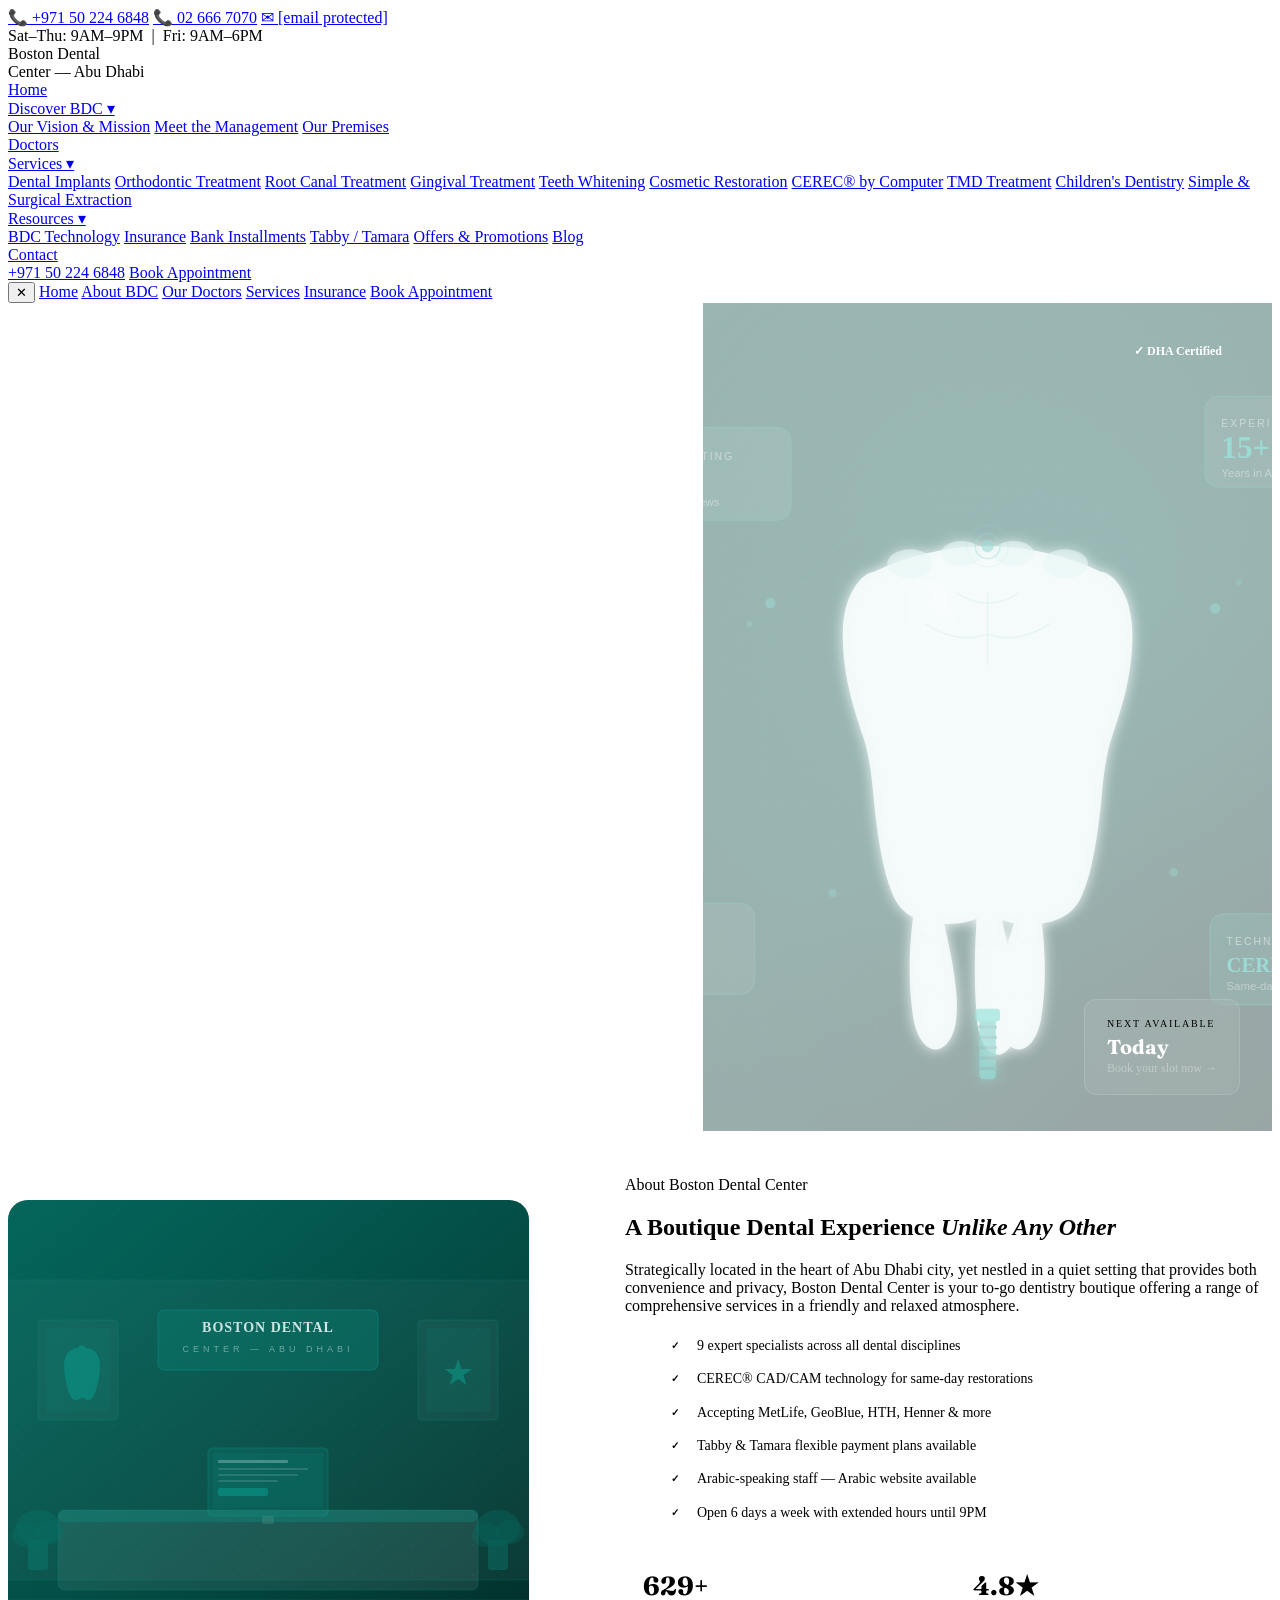
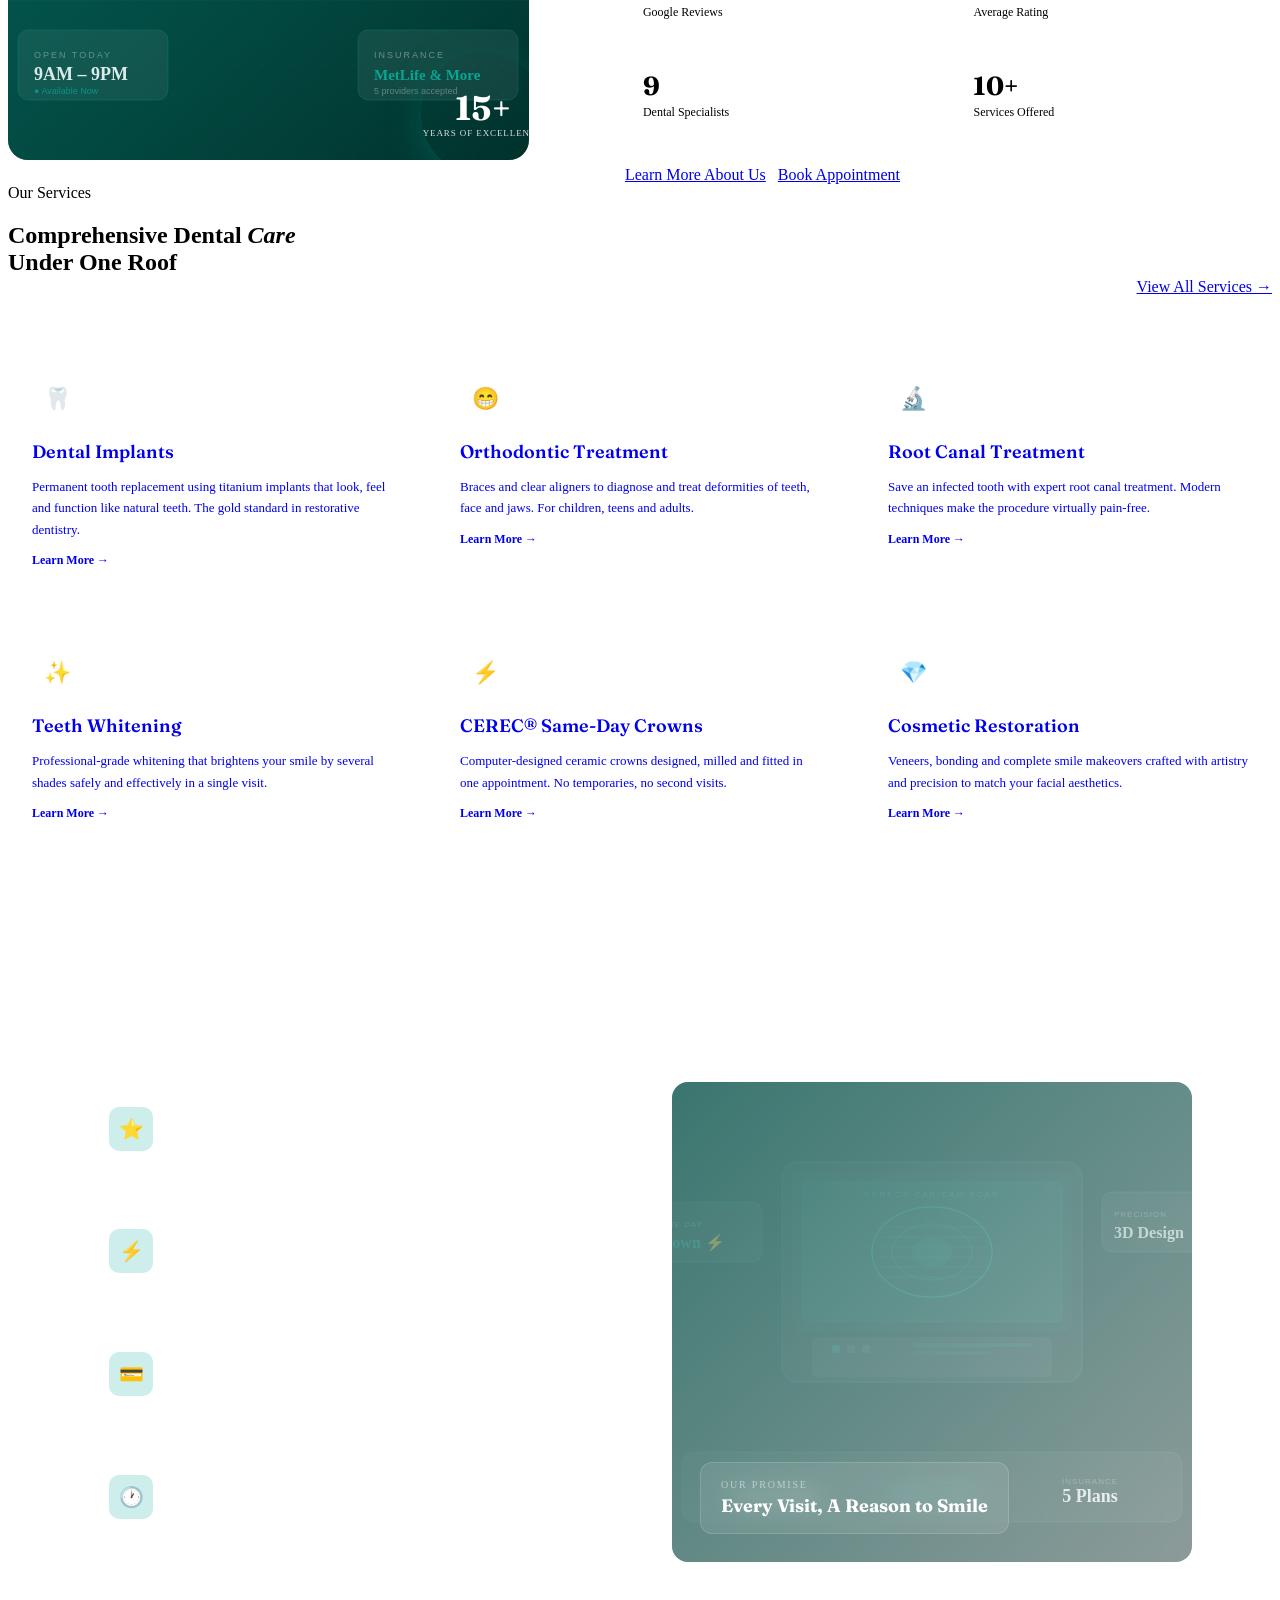
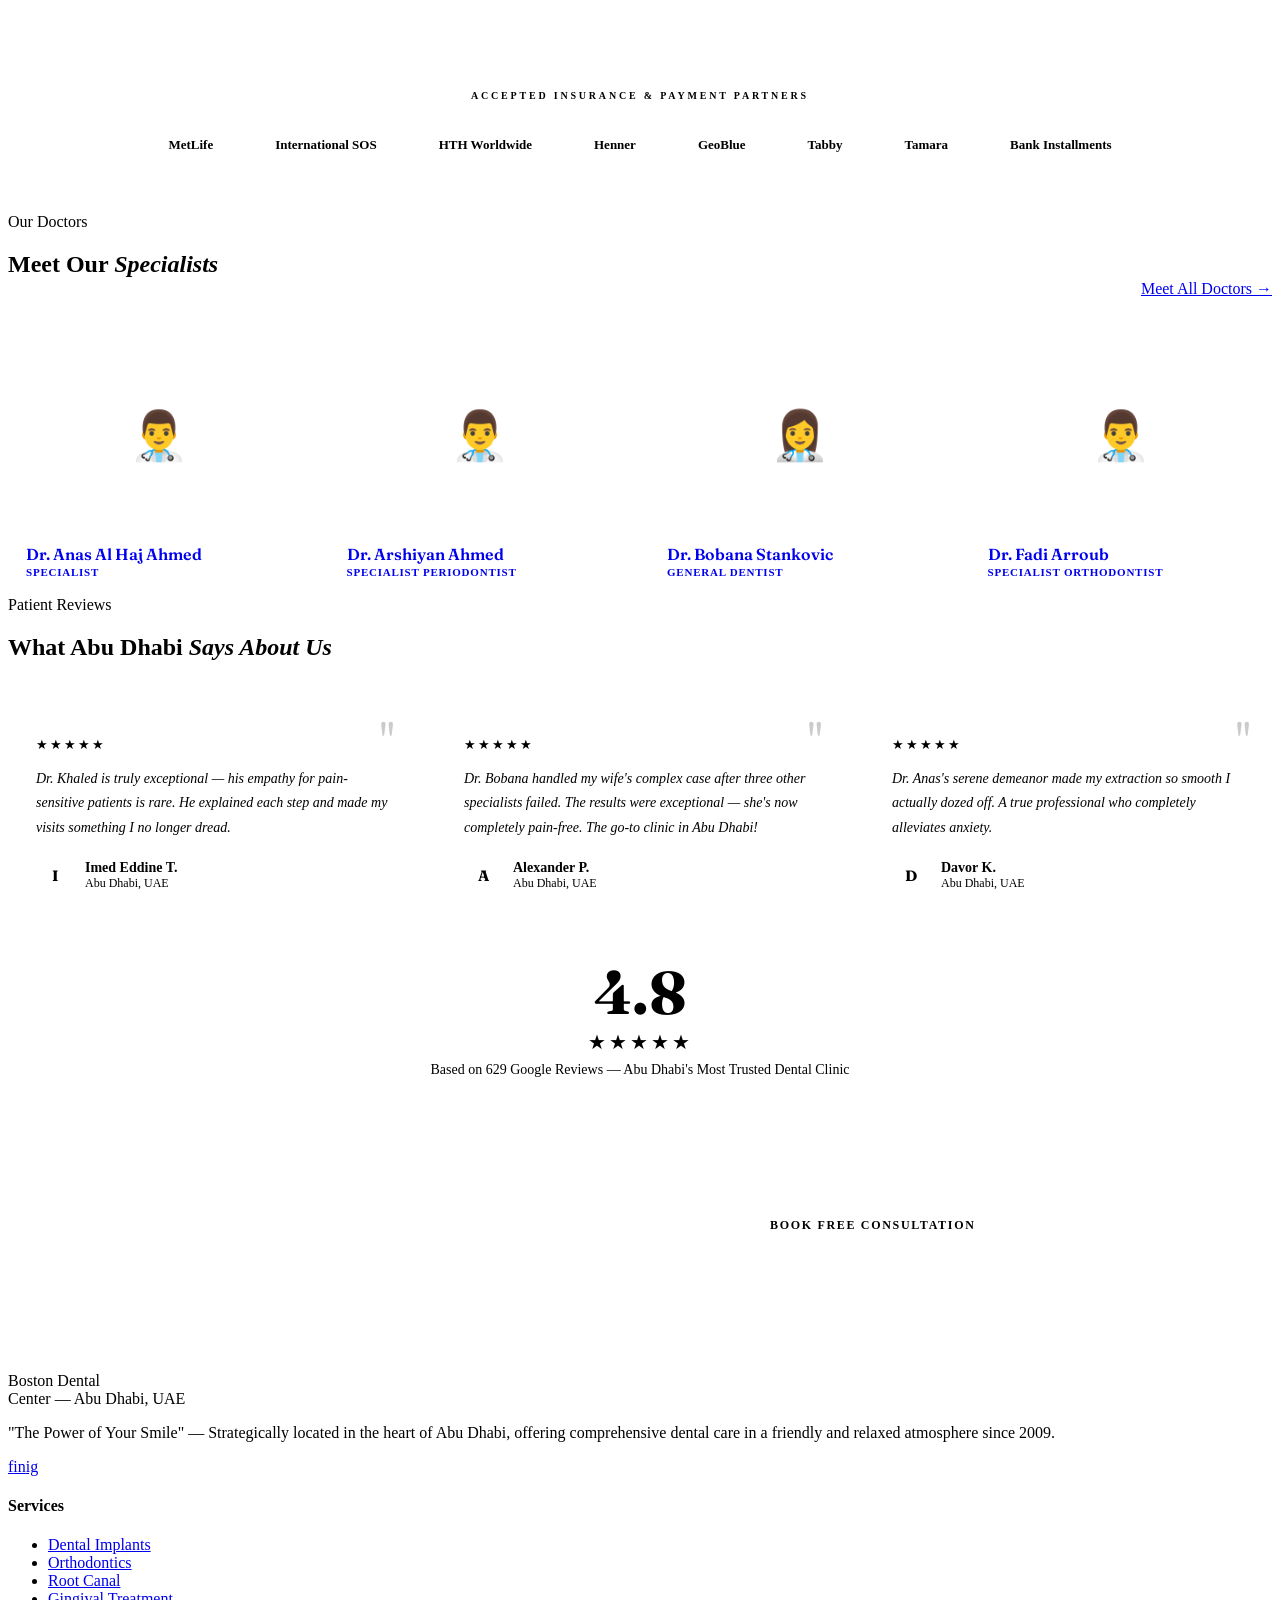
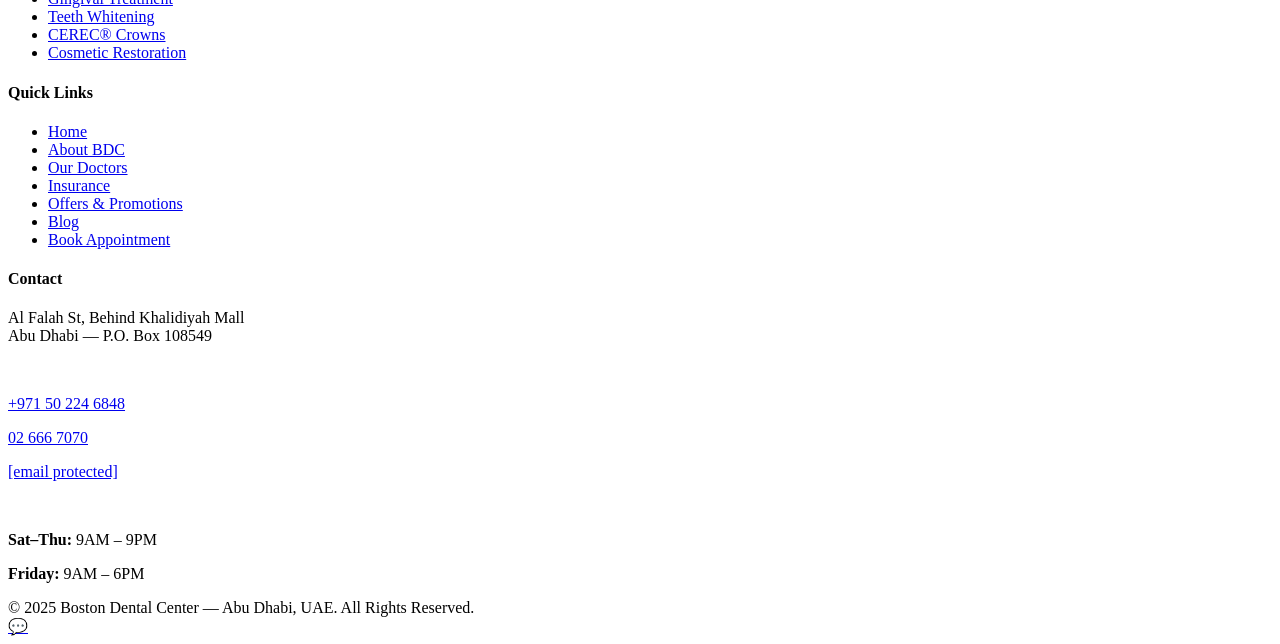
==== commit 696f24b7: "Update index.html" ====
--- a/index.html
+++ b/index.html
@@ -1,960 +1,438 @@
 <!DOCTYPE html>
 <html lang="en">
 <head>
-<meta charset="UTF-8"/>
-<meta name="viewport" content="width=device-width, initial-scale=1.0"/>
+<meta charset="UTF-8"/><meta name="viewport" content="width=device-width,initial-scale=1.0"/>
 <title>Boston Dental Center — Abu Dhabi's Premier Dental Clinic</title>
-<link href="https://fonts.googleapis.com/css2?family=Playfair+Display:ital,wght@0,400;0,600;0,700;1,400;1,700&family=Plus+Jakarta+Sans:wght@300;400;500;600;700&display=swap" rel="stylesheet"/>
+<link href="https://fonts.googleapis.com/css2?family=Fraunces:ital,wght@0,400;0,600;0,700;1,400;1,700&family=Outfit:wght@300;400;500;600;700&display=swap" rel="stylesheet"/>
+<link rel="stylesheet" href="shared.css"/>
 <style>
-:root {
-  --teal:   #0a7a6e;
-  --teal2:  #0d9688;
-  --mint:   #e6f7f5;
-  --white:  #ffffff;
-  --offwhite: #f7fbfa;
-  --dark:   #0d2623;
-  --grey:   #6b7a79;
-  --light:  #d4ece9;
-  --accent: #ff6b35;
-}
-*, *::before, *::after { margin:0; padding:0; box-sizing:border-box; }
-html { scroll-behavior:smooth; }
-body { background:var(--white); font-family:'Plus Jakarta Sans',sans-serif; color:var(--dark); overflow-x:hidden; }
-
-/* ── TOPBAR ── */
-.topbar {
-  background:var(--teal);
-  padding:9px 80px;
-  display:flex; justify-content:space-between; align-items:center;
-}
-.topbar-left { display:flex; gap:28px; align-items:center; }
-.topbar a { color:rgba(255,255,255,0.8); text-decoration:none; font-size:13px; display:flex; align-items:center; gap:6px; }
-.topbar a:hover { color:#fff; }
-.topbar-right { color:rgba(255,255,255,0.7); font-size:12px; letter-spacing:0.08em; }
-
-/* ── NAV ── */
-nav {
-  background:var(--white);
-  border-bottom:1px solid var(--light);
-  padding:18px 80px;
-  display:flex; align-items:center; justify-content:space-between;
-  position:sticky; top:0; z-index:100;
-  box-shadow:0 2px 24px rgba(10,122,110,0.07);
-  transition:all .3s;
-}
-nav.scrolled { padding:14px 80px; box-shadow:0 4px 30px rgba(10,122,110,0.12); }
-.nav-logo { display:flex; flex-direction:column; }
-.nav-logo-text { font-family:'Playfair Display',serif; font-size:24px; font-weight:700; color:var(--dark); letter-spacing:-0.01em; }
-.nav-logo-text span { color:var(--teal); }
-.nav-logo-sub { font-size:10px; letter-spacing:0.2em; text-transform:uppercase; color:var(--grey); margin-top:-2px; }
-.nav-links { display:flex; gap:32px; }
-.nav-links a { font-size:14px; font-weight:500; color:var(--dark); text-decoration:none; transition:color .3s; position:relative; }
-.nav-links a::after { content:''; position:absolute; bottom:-4px; left:0; width:0; height:2px; background:var(--teal); border-radius:2px; transition:width .3s; }
-.nav-links a:hover { color:var(--teal); }
-.nav-links a:hover::after { width:100%; }
-.nav-right { display:flex; align-items:center; gap:14px; }
-.nav-phone { font-size:14px; font-weight:600; color:var(--teal); text-decoration:none; }
-.nav-cta {
-  font-size:12px; font-weight:700; letter-spacing:0.14em; text-transform:uppercase;
-  background:var(--teal); color:var(--white); padding:13px 26px;
-  text-decoration:none; border-radius:4px; transition:all .3s;
-}
-.nav-cta:hover { background:var(--teal2); transform:translateY(-1px); box-shadow:0 6px 20px rgba(10,122,110,0.3); }
-.hamburger { display:none; flex-direction:column; gap:5px; cursor:pointer; padding:4px; }
-.hamburger span { width:24px; height:2px; background:var(--dark); border-radius:2px; transition:all .3s; }
-
-/* ── HERO ── */
-#hero {
-  background:var(--dark);
-  display:grid; grid-template-columns:52fr 48fr;
-  min-height:90vh; overflow:hidden; position:relative;
-}
-.hero-bg-pattern {
-  position:absolute; inset:0; pointer-events:none; opacity:0.04;
-  background-image: radial-gradient(circle, #fff 1px, transparent 1px);
-  background-size: 40px 40px;
-}
-.hero-content {
-  padding:100px 80px 80px 80px;
-  display:flex; flex-direction:column; justify-content:center; position:relative; z-index:2;
-}
-.hero-tag {
-  font-size:11px; font-weight:700; letter-spacing:0.32em; text-transform:uppercase;
-  color:var(--teal2); display:flex; align-items:center; gap:12px; margin-bottom:28px;
-  opacity:0; animation:fadeUp .7s .1s forwards;
-}
-.hero-tag::before { content:''; width:36px; height:2px; background:var(--teal2); border-radius:2px; }
-.hero-h1 {
-  font-family:'Playfair Display',serif;
-  font-size:clamp(44px,5.5vw,72px);
-  font-weight:700; line-height:1.06; color:var(--white);
-  margin-bottom:24px;
-  opacity:0; animation:fadeUp .7s .25s forwards;
-}
-.hero-h1 em { color:var(--teal2); font-style:italic; }
-.hero-desc {
-  font-size:16px; font-weight:300; line-height:1.8;
-  color:rgba(255,255,255,0.6); max-width:480px; margin-bottom:44px;
-  opacity:0; animation:fadeUp .7s .4s forwards;
-}
-.hero-btns {
-  display:flex; gap:14px; flex-wrap:wrap; margin-bottom:60px;
-  opacity:0; animation:fadeUp .7s .55s forwards;
-}
-.btn-teal {
-  font-size:13px; font-weight:700; letter-spacing:0.14em; text-transform:uppercase;
-  background:var(--teal2); color:var(--white); padding:17px 40px;
-  text-decoration:none; border-radius:4px; transition:all .3s;
-}
-.btn-teal:hover { background:#0ab09f; transform:translateY(-1px); box-shadow:0 8px 24px rgba(13,150,136,0.4); }
-.btn-outline {
-  font-size:13px; font-weight:700; letter-spacing:0.14em; text-transform:uppercase;
-  border:1px solid rgba(255,255,255,0.25); color:rgba(255,255,255,0.8); padding:17px 40px;
-  text-decoration:none; border-radius:4px; transition:all .3s;
-}
-.btn-outline:hover { border-color:var(--teal2); color:var(--teal2); }
-.hero-stats {
-  display:flex; gap:40px;
-  opacity:0; animation:fadeUp .7s .7s forwards;
-}
-.hero-stat-num { font-family:'Playfair Display',serif; font-size:32px; font-weight:700; color:var(--white); line-height:1; }
-.hero-stat-lbl { font-size:12px; color:rgba(255,255,255,0.4); margin-top:4px; letter-spacing:0.04em; }
-.hero-stat-div { width:1px; background:rgba(255,255,255,0.1); }
-
-/* Hero Visual */
-.hero-visual {
-  position:relative; overflow:hidden;
-  display:flex; align-items:center; justify-content:center;
-}
-.hero-visual img { position:absolute; inset:0; width:100%; height:100%; object-fit:cover; opacity:0.45; }
-.hero-visual-overlay { position:absolute; inset:0; background:linear-gradient(to right, var(--dark) 0%, rgba(13,38,35,0.2) 60%, transparent 100%); }
-.hero-card {
-  position:absolute; bottom:40px; right:40px;
-  background:rgba(255,255,255,0.07); backdrop-filter:blur(16px);
-  border:1px solid rgba(255,255,255,0.12); border-radius:12px;
-  padding:20px 24px; z-index:3;
-}
-.hero-card-title { font-size:11px; letter-spacing:0.2em; text-transform:uppercase; color:var(--teal2); margin-bottom:6px; }
-.hero-card-val { font-family:'Playfair Display',serif; font-size:22px; font-weight:700; color:var(--white); }
-.hero-card-sub { font-size:12px; color:rgba(255,255,255,0.4); margin-top:2px; }
-.hero-badge-teal {
-  position:absolute; top:40px; right:40px;
-  background:var(--teal2); color:var(--white);
-  padding:10px 18px; border-radius:30px; z-index:3;
-  font-size:12px; font-weight:700; letter-spacing:0.06em;
-}
-
-/* ── SERVICES STRIP ── */
-.services-strip {
-  background:var(--teal);
-  padding:20px 80px;
-  display:flex; align-items:center; gap:0; overflow:hidden;
-}
-.strip-item {
-  display:flex; align-items:center; gap:10px;
-  padding:0 40px; border-right:1px solid rgba(255,255,255,0.15);
-  white-space:nowrap;
-}
-.strip-item:first-child { padding-left:0; }
-.strip-item:last-child { border-right:none; }
-.strip-dot { width:6px; height:6px; background:rgba(255,255,255,0.5); border-radius:50%; }
-.strip-txt { font-size:13px; font-weight:600; color:rgba(255,255,255,0.85); letter-spacing:0.06em; text-transform:uppercase; }
-
-/* ── SECTION BASE ── */
-section { padding:100px 80px; }
-.section-tag {
-  font-size:11px; font-weight:700; letter-spacing:0.3em; text-transform:uppercase;
-  color:var(--teal); display:flex; align-items:center; gap:10px; margin-bottom:16px;
-}
-.section-tag::before { content:''; width:28px; height:2px; background:var(--teal); border-radius:2px; }
-.section-h2 {
-  font-family:'Playfair Display',serif;
-  font-size:clamp(36px,4vw,52px); font-weight:700; line-height:1.1; color:var(--dark); margin-bottom:20px;
-}
-.section-h2 em { color:var(--teal); font-style:italic; }
-.section-desc { font-size:16px; color:var(--grey); line-height:1.75; max-width:580px; }
-
-/* ── ABOUT ── */
-#about { background:var(--offwhite); }
-.about-grid { display:grid; grid-template-columns:45fr 55fr; gap:80px; align-items:center; }
-.about-img-wrap {
-  position:relative; border-radius:16px; overflow:hidden;
-  height:560px;
-}
-.about-img-wrap img { width:100%; height:100%; object-fit:cover; }
-.about-img-overlay { position:absolute; inset:0; background:linear-gradient(135deg,rgba(10,122,110,0.4),rgba(13,38,35,0.2)); }
-.about-badge {
-  position:absolute; bottom:-20px; right:-20px;
-  background:var(--teal); color:var(--white);
-  width:130px; height:130px; border-radius:50%;
-  display:flex; flex-direction:column; align-items:center; justify-content:center;
-  text-align:center; box-shadow:0 12px 40px rgba(10,122,110,0.4);
-}
-.about-badge-num { font-family:'Playfair Display',serif; font-size:36px; font-weight:700; line-height:1; }
-.about-badge-lbl { font-size:10px; letter-spacing:0.1em; text-transform:uppercase; opacity:0.85; margin-top:4px; }
-.about-content { padding-left:20px; }
-.about-list { list-style:none; margin:32px 0; display:flex; flex-direction:column; gap:14px; }
-.about-list li {
-  display:flex; align-items:flex-start; gap:14px;
-  font-size:15px; color:var(--grey); line-height:1.6;
-}
-.about-list li::before {
-  content:'✓'; width:22px; height:22px; min-width:22px;
-  background:var(--mint); color:var(--teal); border-radius:50%;
-  display:flex; align-items:center; justify-content:center;
-  font-size:11px; font-weight:700; margin-top:1px;
-}
-.about-stats { display:grid; grid-template-columns:1fr 1fr; gap:20px; margin-top:36px; }
-.about-stat { background:var(--white); padding:22px; border-radius:10px; border:1px solid var(--light); }
-.about-stat-num { font-family:'Playfair Display',serif; font-size:30px; font-weight:700; color:var(--teal); }
-.about-stat-lbl { font-size:13px; color:var(--grey); margin-top:4px; }
-
-/* ── SERVICES ── */
-#services { background:var(--white); }
-.services-intro { display:flex; justify-content:space-between; align-items:flex-end; margin-bottom:60px; gap:40px; }
-.services-grid { display:grid; grid-template-columns:repeat(3,1fr); gap:24px; }
-.service-card {
-  background:var(--offwhite); border:1px solid var(--light);
-  border-radius:14px; padding:36px 30px;
-  transition:all .35s; cursor:default; position:relative; overflow:hidden;
-}
-.service-card::before {
-  content:''; position:absolute; bottom:0; left:0; right:0;
-  height:3px; background:var(--teal);
-  transform:scaleX(0); transition:transform .35s; transform-origin:left;
-}
-.service-card:hover { transform:translateY(-6px); box-shadow:0 16px 40px rgba(10,122,110,0.12); border-color:var(--teal2); background:var(--white); }
-.service-card:hover::before { transform:scaleX(1); }
-.service-icon {
-  width:54px; height:54px; background:var(--mint); border-radius:12px;
-  display:flex; align-items:center; justify-content:center;
-  font-size:24px; margin-bottom:20px; transition:all .35s;
-}
-.service-card:hover .service-icon { background:var(--teal); }
-.service-title { font-family:'Playfair Display',serif; font-size:20px; font-weight:600; color:var(--dark); margin-bottom:10px; }
-.service-desc { font-size:14px; color:var(--grey); line-height:1.7; }
-
-/* ── WHY US ── */
-#why { background:var(--teal); padding:100px 80px; }
-#why .section-tag { color:rgba(255,255,255,0.6); }
-#why .section-tag::before { background:rgba(255,255,255,0.4); }
-#why .section-h2 { color:var(--white); }
-#why .section-desc { color:rgba(255,255,255,0.65); }
-.why-grid { display:grid; grid-template-columns:1fr 1fr; gap:80px; align-items:center; margin-top:60px; }
-.why-features { display:flex; flex-direction:column; gap:28px; }
-.why-feature {
-  display:flex; gap:20px; align-items:flex-start;
-  padding:24px; background:rgba(255,255,255,0.06); border-radius:12px;
-  border:1px solid rgba(255,255,255,0.1); transition:all .3s;
-}
-.why-feature:hover { background:rgba(255,255,255,0.1); transform:translateX(6px); }
-.why-feat-icon {
-  width:48px; height:48px; min-width:48px;
-  background:rgba(255,255,255,0.12); border-radius:10px;
-  display:flex; align-items:center; justify-content:center;
-  font-size:22px;
-}
-.why-feat-title { font-size:16px; font-weight:600; color:var(--white); margin-bottom:6px; }
-.why-feat-desc { font-size:14px; color:rgba(255,255,255,0.55); line-height:1.65; }
-.why-img-wrap {
-  position:relative; border-radius:16px; overflow:hidden; height:520px;
-}
-.why-img-wrap img { width:100%; height:100%; object-fit:cover; opacity:0.5; }
-.why-img-overlay { position:absolute; inset:0; background:linear-gradient(135deg,rgba(10,90,80,0.6),rgba(13,38,35,0.3)); }
-.why-cert {
-  position:absolute; bottom:30px; left:30px;
-  background:rgba(255,255,255,0.12); backdrop-filter:blur(12px);
-  border:1px solid rgba(255,255,255,0.2); border-radius:12px;
-  padding:18px 22px;
-}
-.why-cert-title { font-size:11px; letter-spacing:0.18em; text-transform:uppercase; color:rgba(255,255,255,0.6); margin-bottom:4px; }
-.why-cert-val { font-family:'Playfair Display',serif; font-size:20px; font-weight:700; color:var(--white); }
-
-/* ── TEAM ── */
-#team { background:var(--offwhite); }
-.team-intro { display:flex; justify-content:space-between; align-items:flex-end; margin-bottom:60px; }
-.team-grid { display:grid; grid-template-columns:repeat(4,1fr); gap:24px; }
-.team-card {
-  background:var(--white); border-radius:14px; overflow:hidden;
-  border:1px solid var(--light); transition:all .35s;
-}
-.team-card:hover { transform:translateY(-6px); box-shadow:0 16px 40px rgba(10,122,110,0.12); }
-.team-img {
-  height:220px; background:linear-gradient(135deg, var(--mint), var(--teal));
-  display:flex; align-items:center; justify-content:center; font-size:56px; position:relative; overflow:hidden;
-}
-.team-img img { position:absolute; inset:0; width:100%; height:100%; object-fit:cover; }
-.team-info { padding:20px; }
-.team-name { font-family:'Playfair Display',serif; font-size:18px; font-weight:600; color:var(--dark); margin-bottom:4px; }
-.team-role { font-size:12px; color:var(--teal); font-weight:600; letter-spacing:0.06em; text-transform:uppercase; margin-bottom:10px; }
-.team-spec { font-size:13px; color:var(--grey); line-height:1.55; }
-
-/* ── TESTIMONIALS ── */
-#testimonials { background:var(--white); }
-.testi-grid { display:grid; grid-template-columns:repeat(3,1fr); gap:24px; margin-top:60px; }
-.testi-card {
-  background:var(--offwhite); border:1px solid var(--light);
-  border-radius:14px; padding:32px 28px; position:relative; transition:all .35s;
-}
-.testi-card:hover { transform:translateY(-4px); box-shadow:0 12px 32px rgba(10,122,110,0.1); }
-.testi-quote {
-  font-family:'Playfair Display',serif;
-  font-size:48px; line-height:0.7; color:var(--teal); opacity:0.3;
-  position:absolute; top:20px; right:24px;
-}
-.testi-stars { color:#f5b820; font-size:14px; margin-bottom:14px; letter-spacing:2px; }
-.testi-text { font-size:15px; color:var(--grey); line-height:1.75; margin-bottom:20px; font-style:italic; }
-.testi-author { display:flex; align-items:center; gap:12px; }
-.testi-avatar {
-  width:42px; height:42px; border-radius:50%;
-  background:var(--mint); display:flex; align-items:center; justify-content:center;
-  font-size:16px; font-weight:700; color:var(--teal); font-family:'Playfair Display',serif;
-}
-.testi-name { font-size:14px; font-weight:600; color:var(--dark); }
-.testi-loc { font-size:12px; color:var(--grey); }
-
-/* ── CONTACT ── */
-#contact { background:var(--dark); }
-.contact-grid { display:grid; grid-template-columns:45fr 55fr; gap:80px; }
-.contact-info .section-h2 { color:var(--white); }
-.contact-info .section-desc { color:rgba(255,255,255,0.5); }
-.contact-items { margin-top:40px; display:flex; flex-direction:column; gap:20px; }
-.contact-item {
-  display:flex; gap:16px; align-items:flex-start;
-  padding:20px; background:rgba(255,255,255,0.04);
-  border:1px solid rgba(255,255,255,0.07); border-radius:10px;
-  transition:all .3s;
-}
-.contact-item:hover { background:rgba(255,255,255,0.07); }
-.contact-icon {
-  width:44px; height:44px; min-width:44px; background:rgba(13,150,136,0.2);
-  border-radius:10px; display:flex; align-items:center; justify-content:center; font-size:18px;
-}
-.contact-item-title { font-size:11px; letter-spacing:0.18em; text-transform:uppercase; color:var(--teal2); margin-bottom:4px; }
-.contact-item-val { font-size:15px; color:rgba(255,255,255,0.75); }
-.contact-item-val a { color:rgba(255,255,255,0.75); text-decoration:none; }
-.contact-item-val a:hover { color:var(--teal2); }
-.contact-form { background:rgba(255,255,255,0.04); border:1px solid rgba(255,255,255,0.08); border-radius:16px; padding:44px; }
-.form-title { font-family:'Playfair Display',serif; font-size:26px; font-weight:700; color:var(--white); margin-bottom:8px; }
-.form-sub { font-size:14px; color:rgba(255,255,255,0.4); margin-bottom:32px; }
-.form-row { display:grid; grid-template-columns:1fr 1fr; gap:16px; }
-.form-group { margin-bottom:16px; }
-.form-label { font-size:11px; font-weight:700; letter-spacing:0.14em; text-transform:uppercase; color:rgba(255,255,255,0.4); margin-bottom:8px; display:block; }
-.form-input, .form-select, .form-textarea {
-  width:100%; background:rgba(255,255,255,0.06);
-  border:1px solid rgba(255,255,255,0.1); border-radius:8px;
-  padding:14px 16px; color:var(--white); font-family:'Plus Jakarta Sans',sans-serif; font-size:14px;
-  transition:border-color .3s; outline:none;
-}
-.form-input::placeholder, .form-textarea::placeholder { color:rgba(255,255,255,0.2); }
-.form-input:focus, .form-select:focus, .form-textarea:focus { border-color:var(--teal2); background:rgba(13,150,136,0.08); }
-.form-select option { background:var(--dark); }
-.form-textarea { height:120px; resize:vertical; }
-.form-submit {
-  width:100%; background:var(--teal2); color:var(--white); border:none;
-  font-family:'Plus Jakarta Sans',sans-serif; font-size:13px; font-weight:700;
-  letter-spacing:0.16em; text-transform:uppercase; padding:17px;
-  border-radius:8px; cursor:pointer; transition:all .3s; margin-top:8px;
-}
-.form-submit:hover { background:#0ab09f; transform:translateY(-1px); box-shadow:0 8px 24px rgba(13,150,136,0.4); }
-
-/* ── FOOTER ── */
-footer { background:#070f0e; padding:80px 80px 0; }
-.footer-grid { display:grid; grid-template-columns:35fr 20fr 20fr 25fr; gap:60px; padding-bottom:60px; border-bottom:1px solid rgba(255,255,255,0.06); }
-.footer-logo-text { font-family:'Playfair Display',serif; font-size:26px; font-weight:700; color:var(--white); }
-.footer-logo-text span { color:var(--teal2); }
-.footer-logo-sub { font-size:10px; letter-spacing:0.18em; text-transform:uppercase; color:rgba(255,255,255,0.25); margin-top:-2px; margin-bottom:16px; }
-.footer-desc { font-size:14px; color:rgba(255,255,255,0.35); line-height:1.75; margin-bottom:24px; }
-.footer-socials { display:flex; gap:10px; }
-.fsocial {
-  width:36px; height:36px; border:1px solid rgba(13,150,136,0.3);
-  display:flex; align-items:center; justify-content:center;
-  color:var(--teal2); font-size:13px; text-decoration:none;
-  border-radius:6px; transition:all .3s;
-}
-.fsocial:hover { background:var(--teal2); color:var(--white); border-color:var(--teal2); }
-.footer-col h4 { font-size:10px; font-weight:700; letter-spacing:0.28em; text-transform:uppercase; color:var(--teal2); margin-bottom:20px; }
-.footer-col ul { list-style:none; display:flex; flex-direction:column; gap:10px; }
-.footer-col ul a { font-size:14px; color:rgba(255,255,255,0.35); text-decoration:none; transition:color .3s; }
-.footer-col ul a:hover { color:rgba(255,255,255,0.8); }
-.footer-addr { font-size:14px; color:rgba(255,255,255,0.35); line-height:1.8; }
-.footer-addr a { color:var(--teal2); text-decoration:none; }
-.footer-addr a:hover { color:#0ab09f; }
-.footer-bottom {
-  padding:22px 80px; display:flex; justify-content:space-between; align-items:center;
-  background:#070f0e;
-}
-.footer-copy { font-size:12px; color:rgba(255,255,255,0.2); }
-.footer-url { font-size:12px; color:rgba(255,255,255,0.12); }
-
-/* ── WHATSAPP FLOAT ── */
-.wa-float {
-  position:fixed; bottom:28px; right:28px; z-index:999;
-  width:58px; height:58px; background:#25d366; border-radius:50%;
-  display:flex; align-items:center; justify-content:center;
-  box-shadow:0 6px 24px rgba(37,211,102,0.5); text-decoration:none;
-  transition:all .3s; font-size:26px;
-}
-.wa-float:hover { transform:scale(1.1); box-shadow:0 10px 32px rgba(37,211,102,0.6); }
-
-/* ── SCROLL REVEAL ── */
-.reveal { opacity:1; transform:none; transition:opacity .7s ease, transform .7s ease; }
-.js-ready .reveal { opacity:0; transform:translateY(28px); }
-.js-ready .reveal.visible { opacity:1; transform:translateY(0); }
-.reveal-delay-1 { transition-delay:.1s; }
-.reveal-delay-2 { transition-delay:.2s; }
-.reveal-delay-3 { transition-delay:.3s; }
-
-/* ── ANIMATIONS ── */
-@keyframes fadeUp { from { opacity:0; transform:translateY(20px); } to { opacity:1; transform:translateY(0); } }
-
-/* ── MOBILE MENU ── */
-.mobile-menu {
-  display:none; position:fixed; inset:0; z-index:200;
-  background:rgba(13,38,35,0.98); flex-direction:column;
-  align-items:center; justify-content:center; gap:32px;
-}
-.mobile-menu.open { display:flex; }
-.mobile-menu a { font-family:'Playfair Display',serif; font-size:28px; color:var(--white); text-decoration:none; }
-.mobile-menu a:hover { color:var(--teal2); }
-.close-menu { position:absolute; top:24px; right:28px; background:none; border:none; color:var(--white); font-size:30px; cursor:pointer; }
-
-/* ── SCROLLBAR ── */
-::-webkit-scrollbar { width:5px; }
-::-webkit-scrollbar-track { background:var(--white); }
-::-webkit-scrollbar-thumb { background:var(--teal); border-radius:3px; }
-
-/* ── RESPONSIVE ── */
+#hero{background:var(--dark);display:grid;grid-template-columns:55fr 45fr;min-height:92vh;overflow:hidden;position:relative;}
+.hero-dots{position:absolute;inset:0;opacity:.03;background-image:radial-gradient(circle,#fff 1px,transparent 1px);background-size:36px 36px;}
+.hero-content{padding:100px 80px 80px;display:flex;flex-direction:column;justify-content:center;position:relative;z-index:2;}
+.hero-tag{font-size:11px;font-weight:700;letter-spacing:.3em;text-transform:uppercase;color:var(--teal2);display:flex;align-items:center;gap:10px;margin-bottom:24px;opacity:0;animation:fadeUp .6s .1s forwards;}
+.hero-tag::before{content:'';width:32px;height:2px;background:var(--teal2);border-radius:2px;}
+.hero-h1{font-family:'Fraunces',serif;font-size:clamp(44px,5vw,72px);font-weight:700;line-height:1.05;color:#fff;margin-bottom:20px;opacity:0;animation:fadeUp .6s .25s forwards;}
+.hero-h1 em{color:var(--teal2);font-style:italic;}
+.hero-desc{font-size:16px;font-weight:300;line-height:1.8;color:rgba(255,255,255,.55);max-width:480px;margin-bottom:38px;opacity:0;animation:fadeUp .6s .4s forwards;}
+.hero-btns{display:flex;gap:12px;flex-wrap:wrap;margin-bottom:52px;opacity:0;animation:fadeUp .6s .55s forwards;}
+.hero-stats{display:flex;gap:32px;opacity:0;animation:fadeUp .6s .7s forwards;}
+.hstat-num{font-family:'Fraunces',serif;font-size:28px;font-weight:700;color:#fff;line-height:1;}
+.hstat-lbl{font-size:12px;color:rgba(255,255,255,.35);margin-top:3px;}
+.hstat-div{width:1px;background:rgba(255,255,255,.08);}
+.hero-visual{position:relative;overflow:hidden;}
+.hero-visual img{position:absolute;inset:0;width:100%;height:100%;object-fit:cover;opacity:.4;}
+.hero-overlay{position:absolute;inset:0;background:linear-gradient(to right,var(--dark) 0%,rgba(11,33,30,.1) 70%);}
+.hero-pill{position:absolute;top:32px;right:32px;background:var(--teal2);color:#fff;padding:9px 18px;border-radius:30px;font-size:12px;font-weight:700;z-index:3;}
+.hero-float{position:absolute;bottom:36px;right:32px;background:rgba(255,255,255,.07);backdrop-filter:blur(14px);border:1px solid rgba(255,255,255,.12);border-radius:12px;padding:18px 22px;z-index:3;}
+.hero-float-tag{font-size:10px;letter-spacing:.18em;text-transform:uppercase;color:var(--teal2);margin-bottom:5px;}
+.hero-float-val{font-family:'Fraunces',serif;font-size:20px;font-weight:700;color:#fff;}
+.hero-float-sub{font-size:12px;color:rgba(255,255,255,.35);margin-top:2px;}
+/* STRIP */
+.strip{background:var(--teal);padding:0 80px;display:flex;overflow-x:auto;}
+.strip::-webkit-scrollbar{display:none;}
+.strip-item{display:flex;align-items:center;gap:10px;padding:15px 30px;border-right:1px solid rgba(255,255,255,.12);white-space:nowrap;flex-shrink:0;text-decoration:none;}
+.strip-item:first-child{padding-left:0;}
+.strip-item:last-child{border-right:none;}
+.strip-dot{width:5px;height:5px;background:rgba(255,255,255,.45);border-radius:50%;}
+.strip-txt{font-size:12px;font-weight:600;letter-spacing:.07em;text-transform:uppercase;color:rgba(255,255,255,.8);transition:color .2s;}
+.strip-item:hover .strip-txt{color:#fff;}
+/* ABOUT */
+.about-grid{display:grid;grid-template-columns:44fr 56fr;gap:80px;align-items:center;}
+.about-img{position:relative;border-radius:20px;overflow:hidden;height:560px;}
+.about-img img{width:100%;height:100%;object-fit:cover;}
+.about-img-ov{position:absolute;inset:0;background:linear-gradient(135deg,rgba(5,122,110,.3),transparent);}
+.about-badge{position:absolute;bottom:-16px;right:-16px;background:var(--teal);color:#fff;width:124px;height:124px;border-radius:50%;display:flex;flex-direction:column;align-items:center;justify-content:center;text-align:center;box-shadow:0 12px 36px rgba(5,122,110,.45);}
+.about-badge-num{font-family:'Fraunces',serif;font-size:34px;font-weight:700;line-height:1;}
+.about-badge-lbl{font-size:9px;letter-spacing:.1em;text-transform:uppercase;opacity:.85;margin-top:3px;}
+.about-body{padding-left:16px;}
+.about-list{list-style:none;margin:24px 0;display:flex;flex-direction:column;gap:11px;}
+.about-list li{display:flex;align-items:flex-start;gap:12px;font-size:14px;color:var(--grey);line-height:1.6;}
+.about-list li::before{content:'✓';width:20px;height:20px;min-width:20px;background:var(--mint);color:var(--teal);border-radius:50%;display:flex;align-items:center;justify-content:center;font-size:10px;font-weight:700;margin-top:1px;}
+.about-stats{display:grid;grid-template-columns:1fr 1fr;gap:14px;margin-top:28px;}
+.astat{background:var(--off);padding:18px;border-radius:10px;border:1px solid var(--light);}
+.astat-num{font-family:'Fraunces',serif;font-size:26px;font-weight:700;color:var(--teal);}
+.astat-lbl{font-size:12px;color:var(--grey);margin-top:3px;}
+/* SERVICES GRID */
+.svc-grid{display:grid;grid-template-columns:repeat(3,1fr);gap:20px;}
+.svc-card{background:var(--off);border:1px solid var(--light);border-radius:14px;padding:30px 24px;transition:all .35s;position:relative;overflow:hidden;text-decoration:none;display:block;}
+.svc-card::after{content:'';position:absolute;bottom:0;left:0;right:0;height:3px;background:linear-gradient(to right,var(--teal),var(--teal2));transform:scaleX(0);transition:transform .35s;transform-origin:left;}
+.svc-card:hover{transform:translateY(-6px);box-shadow:0 16px 40px rgba(5,122,110,.11);background:#fff;border-color:var(--teal2);}
+.svc-card:hover::after{transform:scaleX(1);}
+.svc-icon{width:50px;height:50px;background:var(--mint);border-radius:12px;display:flex;align-items:center;justify-content:center;font-size:22px;margin-bottom:16px;}
+.svc-title{font-family:'Fraunces',serif;font-size:18px;font-weight:600;color:var(--dark);margin-bottom:8px;}
+.svc-desc{font-size:13px;color:var(--grey);line-height:1.65;}
+.svc-link{font-size:12px;font-weight:700;color:var(--teal);margin-top:12px;display:flex;align-items:center;gap:5px;}
+/* WHY */
+.why-section{background:var(--tealdk);padding:80px 80px;}
+.why-grid{display:grid;grid-template-columns:1fr 1fr;gap:64px;align-items:center;margin-top:48px;}
+.why-feats{display:flex;flex-direction:column;gap:18px;}
+.why-feat{display:flex;gap:18px;align-items:flex-start;padding:20px;background:rgba(255,255,255,.05);border:1px solid rgba(255,255,255,.08);border-radius:12px;transition:all .3s;}
+.why-feat:hover{background:rgba(255,255,255,.09);transform:translateX(5px);}
+.why-icon{width:44px;height:44px;min-width:44px;background:rgba(9,168,152,.2);border-radius:10px;display:flex;align-items:center;justify-content:center;font-size:20px;}
+.why-feat-title{font-size:15px;font-weight:600;color:#fff;margin-bottom:4px;}
+.why-feat-desc{font-size:13px;color:rgba(255,255,255,.45);line-height:1.6;}
+.why-img{position:relative;border-radius:16px;overflow:hidden;height:480px;}
+.why-img img{width:100%;height:100%;object-fit:cover;opacity:.45;}
+.why-img-ov{position:absolute;inset:0;background:linear-gradient(135deg,rgba(3,79,71,.6),transparent);}
+.why-box{position:absolute;bottom:28px;left:28px;background:rgba(255,255,255,.09);backdrop-filter:blur(12px);border:1px solid rgba(255,255,255,.15);border-radius:12px;padding:16px 20px;}
+.why-box-tag{font-size:10px;letter-spacing:.18em;text-transform:uppercase;color:rgba(255,255,255,.5);margin-bottom:4px;}
+.why-box-val{font-family:'Fraunces',serif;font-size:18px;font-weight:700;color:#fff;}
+/* INSURANCE */
+.insurance{background:var(--off);padding:48px 80px;text-align:center;}
+.ins-title{font-size:10px;font-weight:700;letter-spacing:.28em;text-transform:uppercase;color:var(--teal);margin-bottom:24px;}
+.ins-logos{display:flex;flex-wrap:wrap;justify-content:center;gap:14px;}
+.ins-logo{background:#fff;border:1px solid var(--light);border-radius:8px;padding:12px 24px;font-size:13px;font-weight:600;color:var(--grey);transition:all .3s;}
+.ins-logo:hover{border-color:var(--teal2);color:var(--teal);}
+/* TEAM PREVIEW */
+.team-grid{display:grid;grid-template-columns:repeat(4,1fr);gap:18px;}
+.team-card{background:var(--off);border:1px solid var(--light);border-radius:14px;overflow:hidden;transition:all .35s;text-decoration:none;}
+.team-card:hover{transform:translateY(-5px);box-shadow:0 14px 36px rgba(5,122,110,.12);}
+.team-img-box{height:180px;background:linear-gradient(135deg,var(--mint),#b2e8e3);display:flex;align-items:center;justify-content:center;font-size:48px;}
+.team-info{padding:18px;}
+.team-name{font-family:'Fraunces',serif;font-size:16px;font-weight:600;color:var(--dark);margin-bottom:2px;}
+.team-role{font-size:11px;font-weight:700;letter-spacing:.07em;text-transform:uppercase;color:var(--teal);}
+/* REVIEWS */
+.rev-grid{display:grid;grid-template-columns:repeat(3,1fr);gap:20px;margin-top:48px;}
+.rev-card{background:var(--off);border:1px solid var(--light);border-radius:14px;padding:28px;position:relative;transition:all .35s;}
+.rev-card:hover{transform:translateY(-4px);box-shadow:0 12px 30px rgba(5,122,110,.1);}
+.rev-q{font-family:'Fraunces',serif;font-size:44px;line-height:.6;color:var(--teal);opacity:.2;position:absolute;top:18px;right:22px;}
+.rev-stars{color:var(--gold);font-size:13px;letter-spacing:2px;margin-bottom:10px;}
+.rev-text{font-size:14px;color:var(--grey);line-height:1.75;margin-bottom:16px;font-style:italic;}
+.rev-author{display:flex;align-items:center;gap:11px;}
+.rev-av{width:38px;height:38px;border-radius:50%;background:var(--mint);display:flex;align-items:center;justify-content:center;font-family:'Fraunces',serif;font-size:15px;font-weight:700;color:var(--teal);}
+.rev-name{font-size:14px;font-weight:600;color:var(--dark);}
+.rev-loc{font-size:12px;color:var(--grey);}
+.rev-summary{text-align:center;margin-top:40px;}
+.rev-big{font-family:'Fraunces',serif;font-size:60px;font-weight:700;color:var(--teal);line-height:1;}
+.rev-stars-big{color:var(--gold);font-size:20px;letter-spacing:3px;margin:8px 0;}
+.rev-sub{font-size:14px;color:var(--grey);}
+/* CTA BANNER */
+.cta-banner{background:var(--teal);padding:64px 80px;display:flex;justify-content:space-between;align-items:center;gap:40px;}
+.cta-banner-title{font-family:'Fraunces',serif;font-size:clamp(24px,3vw,38px);font-weight:700;color:#fff;line-height:1.2;}
+.cta-banner-title em{font-style:italic;color:rgba(255,255,255,.7);}
+.cta-banner-desc{font-size:15px;color:rgba(255,255,255,.65);margin-top:10px;max-width:500px;line-height:1.65;}
+.cta-banner-btns{display:flex;gap:12px;flex-shrink:0;}
+.btn-white{font-size:12px;font-weight:700;letter-spacing:.14em;text-transform:uppercase;background:#fff;color:var(--teal);padding:15px 34px;text-decoration:none;border-radius:3px;transition:all .3s;white-space:nowrap;}
+.btn-white:hover{background:var(--mint);}
+.btn-outline-white{font-size:12px;font-weight:700;letter-spacing:.14em;text-transform:uppercase;border:2px solid rgba(255,255,255,.4);color:#fff;padding:13px 32px;text-decoration:none;border-radius:3px;transition:all .3s;white-space:nowrap;}
+.btn-outline-white:hover{border-color:#fff;background:rgba(255,255,255,.1);}
 @media(max-width:1024px){
-  .topbar,.services-strip{ padding:10px 40px; }
-  nav,section,footer,#why,.footer-bottom{ padding-left:40px; padding-right:40px; }
-  #hero{ grid-template-columns:1fr; min-height:auto; }
-  .hero-visual{ height:360px; }
-  .hero-content{ padding:80px 40px 60px; }
-  .about-grid,.why-grid,.contact-grid{ grid-template-columns:1fr; gap:40px; }
-  .about-img-wrap,.why-img-wrap{ height:340px; }
-  .about-content{ padding-left:0; }
-  .team-grid{ grid-template-columns:repeat(2,1fr); }
-  .footer-grid{ grid-template-columns:1fr 1fr; gap:40px; }
+  .about-grid,.why-grid{grid-template-columns:1fr;gap:40px;}
+  .about-img,.why-img{height:300px;}
+  .about-body{padding-left:0;}
+  .team-grid{grid-template-columns:repeat(2,1fr);}
+  .strip{padding:0 40px;}
+  .why-section,.insurance,.cta-banner{padding-left:40px;padding-right:40px;}
 }
 @media(max-width:768px){
-  .topbar,.services-strip{ display:none; }
-  nav{ padding:16px 20px; }
-  .nav-links,.nav-right{ display:none; }
-  .hamburger{ display:flex; }
-  section,#why{ padding:60px 20px; }
-  footer{ padding:60px 20px 0; }
-  .footer-bottom{ padding:18px 20px; flex-direction:column; gap:8px; text-align:center; }
-  .services-grid,.testi-grid{ grid-template-columns:1fr; }
-  .team-grid{ grid-template-columns:1fr 1fr; }
-  .form-row{ grid-template-columns:1fr; }
-  .hero-stats{ gap:24px; flex-wrap:wrap; }
-  .about-stats{ grid-template-columns:1fr 1fr; }
-  .about-badge{ width:100px; height:100px; bottom:-10px; right:-10px; }
-  .about-badge-num{ font-size:28px; }
-  .footer-grid{ grid-template-columns:1fr; }
-  .services-intro,.team-intro{ flex-direction:column; align-items:flex-start; gap:16px; }
-  .contact-form{ padding:24px; }
+  #hero{grid-template-columns:1fr;min-height:auto;}
+  .hero-visual{height:300px;}
+  .hero-content{padding:72px 20px 52px;}
+  .hero-stats{gap:16px;flex-wrap:wrap;}
+  .strip{padding:0 20px;}
+  .svc-grid,.rev-grid{grid-template-columns:1fr;}
+  .team-grid{grid-template-columns:1fr 1fr;}
+  .cta-banner{flex-direction:column;padding:48px 20px;}
+  .cta-banner-btns{flex-direction:column;width:100%;}
+  .why-section,.insurance{padding:52px 20px;}
+  .about-stats{grid-template-columns:1fr 1fr;}
 }
 @media(max-width:420px){
-  .hero-h1{ font-size:36px; }
-  .hero-btns{ flex-direction:column; }
-  .btn-teal,.btn-outline{ text-align:center; }
-  .team-grid{ grid-template-columns:1fr; }
-  .hero-card{ bottom:16px; right:16px; }
+  .hero-h1{font-size:36px;}
+  .hero-btns{flex-direction:column;}
+  .team-grid{grid-template-columns:1fr;}
 }
 </style>
 </head>
 <body>
-
-<!-- TOPBAR -->
 <div class="topbar">
   <div class="topbar-left">
-    <a href="tel:+97126414888">📞 +971 2 641 4888</a>
-    <a href="mailto:info@bostondentaluae.com">✉ info@bostondentaluae.com</a>
-  </div>
-  <div class="topbar-right">Sat – Thu: 9:00 AM – 5:00 PM</div>
-</div>
-
-<!-- NAV -->
-<nav id="mainNav">
-  <div class="nav-logo">
+    <a href="tel:+971502246848">📞 +971 50 224 6848</a>
+    <a href="tel:+97126667070">📞 02 666 7070</a>
+    <a href="/cdn-cgi/l/email-protection#97fef9f1f8d7f5f8e4e3f8f9f3f2f9e3f6fbe2f6f2b9f4f8fa">✉ <span class="__cf_email__" data-cfemail="f891969e97b89a978b8c97969c9d968c99948d999dd69b9795">[email&#160;protected]</span></a>
+  </div>
+  <div class="topbar-right">Sat–Thu: 9AM–9PM &nbsp;|&nbsp; Fri: 9AM–6PM</div>
+</div>
+<nav>
+  <div class="nav-logo-wrap">
     <div class="nav-logo-text">Boston <span>Dental</span></div>
     <div class="nav-logo-sub">Center — Abu Dhabi</div>
   </div>
   <div class="nav-links">
-    <a href="#about">About</a>
-    <a href="#services">Services</a>
-    <a href="#why">Why Us</a>
-    <a href="#team">Our Team</a>
-    <a href="#testimonials">Reviews</a>
-    <a href="#contact">Contact</a>
+    <a href="index.html" class="active">Home</a>
+    <div class="dropdown">
+      <a href="#" class="nav-dropdown">Discover BDC ▾</a>
+      <div class="dropdown-menu">
+        <a href="about.html">Our Vision & Mission</a>
+        <a href="about.html#management">Meet the Management</a>
+        <a href="about.html#premises">Our Premises</a>
+      </div>
+    </div>
+    <a href="doctors.html">Doctors</a>
+    <div class="dropdown">
+      <a href="services.html" class="nav-dropdown">Services ▾</a>
+      <div class="dropdown-menu">
+        <a href="dental-implants.html">Dental Implants</a>
+        <a href="orthodontics.html">Orthodontic Treatment</a>
+        <a href="root-canal.html">Root Canal Treatment</a>
+        <a href="gingival.html">Gingival Treatment</a>
+        <a href="whitening.html">Teeth Whitening</a>
+        <a href="cosmetic.html">Cosmetic Restoration</a>
+        <a href="cerec.html">CEREC® by Computer</a>
+        <a href="tmd.html">TMD Treatment</a>
+        <a href="children.html">Children's Dentistry</a>
+        <a href="extraction.html">Simple & Surgical Extraction</a>
+      </div>
+    </div>
+    <div class="dropdown">
+      <a href="#" class="nav-dropdown">Resources ▾</a>
+      <div class="dropdown-menu">
+        <a href="technology.html">BDC Technology</a>
+        <a href="insurance.html">Insurance</a>
+        <a href="payment.html">Bank Installments</a>
+        <a href="payment.html">Tabby / Tamara</a>
+        <a href="offers.html">Offers & Promotions</a>
+        <a href="blog.html">Blog</a>
+      </div>
+    </div>
+    <a href="contact.html">Contact</a>
   </div>
   <div class="nav-right">
-    <a href="tel:+97126414888" class="nav-phone">+971 2 641 4888</a>
-    <a href="#contact" class="nav-cta">Book Appointment</a>
-  </div>
-  <div class="hamburger" onclick="document.querySelector('.mobile-menu').classList.add('open')">
-    <span></span><span></span><span></span>
-  </div>
+    <a href="tel:+971502246848" class="nav-phone">+971 50 224 6848</a>
+    <a href="contact.html" class="nav-cta">Book Appointment</a>
+  </div>
+  <div class="hamburger" onclick="document.querySelector('.mobile-menu').classList.add('open')"><span></span><span></span><span></span></div>
 </nav>
-
-<!-- MOBILE MENU -->
 <div class="mobile-menu">
   <button class="close-menu" onclick="this.parentElement.classList.remove('open')">✕</button>
-  <a href="#about">About</a>
-  <a href="#services">Services</a>
-  <a href="#why">Why Us</a>
-  <a href="#team">Our Team</a>
-  <a href="#testimonials">Reviews</a>
-  <a href="#contact">Book Appointment</a>
+  <a href="index.html">Home</a>
+  <a href="about.html">About BDC</a>
+  <a href="doctors.html">Our Doctors</a>
+  <a href="services.html">Services</a>
+  <a href="insurance.html">Insurance</a>
+  <a href="contact.html">Book Appointment</a>
 </div>
 
 <!-- HERO -->
 <section id="hero">
-  <div class="hero-bg-pattern"></div>
+  <div class="hero-dots"></div>
   <div class="hero-content">
-    <div class="hero-tag">Abu Dhabi's Trusted Dental Clinic</div>
-    <h1 class="hero-h1">
-      Your Smile<br>Deserves<br><em>The Best</em> Care
-    </h1>
-    <p class="hero-desc">State-of-the-art dental care in the heart of Abu Dhabi. Our expert team of specialists combines cutting-edge technology with genuine compassion.</p>
+    <div class="hero-tag">Abu Dhabi's Premier Dental Clinic</div>
+    <h1 class="hero-h1">The Power of<br>Your <em>Smile</em><br>Starts Here</h1>
+    <p class="hero-desc">Strategically located in the heart of Abu Dhabi, Boston Dental Center offers comprehensive dental care in a friendly, relaxed atmosphere — backed by 15+ years of excellence.</p>
     <div class="hero-btns">
-      <a href="#contact" class="btn-teal">Book Free Consultation</a>
-      <a href="#services" class="btn-outline">View Services</a>
+      <a href="contact.html" class="btn-teal">Book Free Consultation</a>
+      <a href="services.html" class="btn-outline" style="border-color:rgba(255,255,255,.3);color:rgba(255,255,255,.8);padding:13px 32px;">Explore Services</a>
     </div>
     <div class="hero-stats">
-      <div>
-        <div class="hero-stat-num">15+</div>
-        <div class="hero-stat-lbl">Years in Abu Dhabi</div>
-      </div>
-      <div class="hero-stat-div"></div>
-      <div>
-        <div class="hero-stat-num">6</div>
-        <div class="hero-stat-lbl">Expert Specialists</div>
-      </div>
-      <div class="hero-stat-div"></div>
-      <div>
-        <div class="hero-stat-num">10K+</div>
-        <div class="hero-stat-lbl">Happy Patients</div>
-      </div>
+      <div><div class="hstat-num">15+</div><div class="hstat-lbl">Years in Abu Dhabi</div></div>
+      <div class="hstat-div"></div>
+      <div><div class="hstat-num">9</div><div class="hstat-lbl">Expert Doctors</div></div>
+      <div class="hstat-div"></div>
+      <div><div class="hstat-num">4.8★</div><div class="hstat-lbl">629 Google Reviews</div></div>
     </div>
   </div>
   <div class="hero-visual">
-    <img src="https://images.unsplash.com/photo-1629909613654-28e377c37b09?w=900&q=85&fit=crop" alt="Modern dental clinic"/>
-    <div class="hero-visual-overlay"></div>
-    <div class="hero-badge-teal">✓ DHA Certified</div>
-    <div class="hero-card">
-      <div class="hero-card-title">Next Available</div>
-      <div class="hero-card-val">Today</div>
-      <div class="hero-card-sub">Book your slot now →</div>
+    <img src="[data-uri]" alt="Boston Dental Center"/>
+    <div class="hero-overlay"></div>
+    <div class="hero-pill">✓ DHA Certified</div>
+    <div class="hero-float">
+      <div class="hero-float-tag">Next Available</div>
+      <div class="hero-float-val">Today</div>
+      <div class="hero-float-sub">Book your slot now →</div>
     </div>
   </div>
 </section>
 
-<!-- STRIP -->
-<div class="services-strip">
-  <div class="strip-item"><div class="strip-dot"></div><div class="strip-txt">Dental Implants</div></div>
-  <div class="strip-item"><div class="strip-dot"></div><div class="strip-txt">Orthodontics</div></div>
-  <div class="strip-item"><div class="strip-dot"></div><div class="strip-txt">Teeth Whitening</div></div>
-  <div class="strip-item"><div class="strip-dot"></div><div class="strip-txt">Root Canal</div></div>
-  <div class="strip-item"><div class="strip-dot"></div><div class="strip-txt">Cosmetic Restoration</div></div>
-  <div class="strip-item"><div class="strip-dot"></div><div class="strip-txt">CEREC Same-Day Crowns</div></div>
-  <div class="strip-item"><div class="strip-dot"></div><div class="strip-txt">Children's Dentistry</div></div>
+<!-- SERVICES STRIP -->
+<div class="strip">
+  <a href="dental-implants.html" class="strip-item"><div class="strip-dot"></div><div class="strip-txt">Dental Implants</div></a>
+  <a href="orthodontics.html" class="strip-item"><div class="strip-dot"></div><div class="strip-txt">Orthodontics</div></a>
+  <a href="root-canal.html" class="strip-item"><div class="strip-dot"></div><div class="strip-txt">Root Canal</div></a>
+  <a href="whitening.html" class="strip-item"><div class="strip-dot"></div><div class="strip-txt">Teeth Whitening</div></a>
+  <a href="cerec.html" class="strip-item"><div class="strip-dot"></div><div class="strip-txt">CEREC® Same-Day Crowns</div></a>
+  <a href="cosmetic.html" class="strip-item"><div class="strip-dot"></div><div class="strip-txt">Cosmetic Restoration</div></a>
+  <a href="children.html" class="strip-item"><div class="strip-dot"></div><div class="strip-txt">Children's Dentistry</div></a>
+  <a href="gingival.html" class="strip-item"><div class="strip-dot"></div><div class="strip-txt">Gingival Treatment</div></a>
 </div>
 
 <!-- ABOUT -->
-<section id="about">
+<div class="section" style="background:var(--off);">
   <div class="about-grid">
-    <div class="about-img-wrap reveal">
-      <img src="https://images.unsplash.com/photo-1588776814546-1ffcf47267a5?w=700&q=85&fit=crop" alt="Boston Dental Center Abu Dhabi"/>
-      <div class="about-img-overlay"></div>
-      <div class="about-badge">
-        <div class="about-badge-num">15+</div>
-        <div class="about-badge-lbl">Years of Excellence</div>
-      </div>
-    </div>
-    <div class="about-content reveal reveal-delay-1">
-      <div class="section-tag">About Us</div>
-      <h2 class="section-h2">A Boutique Dental Experience <em>Unlike Any Other</em></h2>
-      <p class="section-desc">Strategically located in the heart of Abu Dhabi, Boston Dental Center is your go-to dentistry boutique — offering comprehensive services in a relaxed, friendly atmosphere designed to make every visit something you look forward to.</p>
-      <ul class="about-list">
-        <li>American Board certified dentists with international training</li>
-        <li>Cutting-edge technology including CEREC® same-day restorations</li>
-        <li>Patient-centered care with personalized treatment plans</li>
-        <li>Multilingual staff serving Abu Dhabi's diverse community</li>
-        <li>Open 6 days a week for your convenience</li>
+    <div class="about-img reveal">
+      <img src="[data-uri]" alt="Boston Dental Center Abu Dhabi"/>
+      <div class="about-img-ov"></div>
+      <div class="about-badge"><div class="about-badge-num">15+</div><div class="about-badge-lbl">Years of Excellence</div></div>
+    </div>
+    <div class="about-body reveal rd1">
+      <div class="stag">About Boston Dental Center</div>
+      <h2 class="sh2">A Boutique Dental Experience <em>Unlike Any Other</em></h2>
+      <p class="sdesc">Strategically located in the heart of Abu Dhabi city, yet nestled in a quiet setting that provides both convenience and privacy, Boston Dental Center is your to-go dentistry boutique offering a range of comprehensive services in a friendly and relaxed atmosphere.</p>
+      <ul class="about-list" style="margin-top:20px;">
+        <li>9 expert specialists across all dental disciplines</li>
+        <li>CEREC® CAD/CAM technology for same-day restorations</li>
+        <li>Accepting MetLife, GeoBlue, HTH, Henner & more</li>
+        <li>Tabby & Tamara flexible payment plans available</li>
+        <li>Arabic-speaking staff — Arabic website available</li>
+        <li>Open 6 days a week with extended hours until 9PM</li>
       </ul>
       <div class="about-stats">
-        <div class="about-stat">
-          <div class="about-stat-num">10K+</div>
-          <div class="about-stat-lbl">Patients Treated</div>
-        </div>
-        <div class="about-stat">
-          <div class="about-stat-num">6</div>
-          <div class="about-stat-lbl">Dental Specialists</div>
-        </div>
-        <div class="about-stat">
-          <div class="about-stat-num">98%</div>
-          <div class="about-stat-lbl">Patient Satisfaction</div>
-        </div>
-        <div class="about-stat">
-          <div class="about-stat-num">8+</div>
-          <div class="about-stat-lbl">Specialties Offered</div>
-        </div>
-      </div>
-    </div>
-  </div>
-</section>
+        <div class="astat"><div class="astat-num">629+</div><div class="astat-lbl">Google Reviews</div></div>
+        <div class="astat"><div class="astat-num">4.8★</div><div class="astat-lbl">Average Rating</div></div>
+        <div class="astat"><div class="astat-num">9</div><div class="astat-lbl">Dental Specialists</div></div>
+        <div class="astat"><div class="astat-num">10+</div><div class="astat-lbl">Services Offered</div></div>
+      </div>
+      <div style="margin-top:28px;display:flex;gap:12px;flex-wrap:wrap;">
+        <a href="about.html" class="btn-teal">Learn More About Us</a>
+        <a href="contact.html" class="btn-outline">Book Appointment</a>
+      </div>
+    </div>
+  </div>
+</div>
 
 <!-- SERVICES -->
-<section id="services">
-  <div class="services-intro">
+<div class="section">
+  <div style="display:flex;justify-content:space-between;align-items:flex-end;margin-bottom:48px;gap:32px;flex-wrap:wrap;">
     <div>
-      <div class="section-tag reveal">Our Services</div>
-      <h2 class="section-h2 reveal reveal-delay-1">Comprehensive Dental <em>Care</em></h2>
-    </div>
-    <p class="section-desc reveal reveal-delay-2" style="max-width:380px;">From routine checkups to full smile makeovers — we offer everything under one roof.</p>
-  </div>
-  <div class="services-grid">
-    <div class="service-card reveal">
-      <div class="service-icon">🦷</div>
-      <div class="service-title">Dental Implants</div>
-      <p class="service-desc">Permanent tooth replacement solutions using the latest implant technology for a natural look and feel that lasts a lifetime.</p>
-    </div>
-    <div class="service-card reveal reveal-delay-1">
-      <div class="service-icon">😁</div>
-      <div class="service-title">Orthodontic Treatment</div>
-      <p class="service-desc">Traditional braces and clear aligner options to straighten teeth and correct bite issues for a confident, aligned smile.</p>
-    </div>
-    <div class="service-card reveal reveal-delay-2">
-      <div class="service-icon">✨</div>
-      <div class="service-title">Teeth Whitening</div>
-      <p class="service-desc">Professional-grade whitening treatments that safely and effectively brighten your smile by several shades in just one visit.</p>
-    </div>
-    <div class="service-card reveal">
-      <div class="service-icon">🔬</div>
-      <div class="service-title">Root Canal Therapy</div>
-      <p class="service-desc">Gentle, modern root canal treatment to save infected teeth and eliminate pain — far more comfortable than you might think.</p>
-    </div>
-    <div class="service-card reveal reveal-delay-1">
-      <div class="service-icon">💎</div>
-      <div class="service-title">CEREC® Same-Day Crowns</div>
-      <p class="service-desc">Computer-designed ceramic restorations crafted and placed in a single appointment — no temporaries, no second visits.</p>
-    </div>
-    <div class="service-card reveal reveal-delay-2">
-      <div class="service-icon">🌸</div>
-      <div class="service-title">Cosmetic Smile Makeover</div>
-      <p class="service-desc">A full transformation combining veneers, bonding, whitening and reshaping — tailored specifically to your facial aesthetics.</p>
-    </div>
-    <div class="service-card reveal">
-      <div class="service-icon">👶</div>
-      <div class="service-title">Children's Dentistry</div>
-      <p class="service-desc">Gentle, fun dental care for children that builds positive habits and a love for healthy smiles from an early age.</p>
-    </div>
-    <div class="service-card reveal reveal-delay-1">
-      <div class="service-icon">🦠</div>
-      <div class="service-title">Gum Treatment</div>
-      <p class="service-desc">Expert diagnosis and management of gum disease, from scaling and root planing to advanced periodontal surgery.</p>
-    </div>
-    <div class="service-card reveal reveal-delay-2">
-      <div class="service-icon">🫦</div>
-      <div class="service-title">Oral Surgery & Extractions</div>
-      <p class="service-desc">Simple and surgical extractions including wisdom teeth removal, performed with precision and patient comfort in mind.</p>
-    </div>
-  </div>
-</section>
+      <div class="stag reveal">Our Services</div>
+      <h2 class="sh2 reveal rd1">Comprehensive Dental <em>Care</em><br>Under One Roof</h2>
+    </div>
+    <a href="services.html" class="btn-outline reveal rd2">View All Services →</a>
+  </div>
+  <div class="svc-grid">
+    <a href="dental-implants.html" class="svc-card reveal"><div class="svc-icon">🦷</div><div class="svc-title">Dental Implants</div><p class="svc-desc">Permanent tooth replacement using titanium implants that look, feel and function like natural teeth. The gold standard in restorative dentistry.</p><div class="svc-link">Learn More →</div></a>
+    <a href="orthodontics.html" class="svc-card reveal rd1"><div class="svc-icon">😁</div><div class="svc-title">Orthodontic Treatment</div><p class="svc-desc">Braces and clear aligners to diagnose and treat deformities of teeth, face and jaws. For children, teens and adults.</p><div class="svc-link">Learn More →</div></a>
+    <a href="root-canal.html" class="svc-card reveal rd2"><div class="svc-icon">🔬</div><div class="svc-title">Root Canal Treatment</div><p class="svc-desc">Save an infected tooth with expert root canal treatment. Modern techniques make the procedure virtually pain-free.</p><div class="svc-link">Learn More →</div></a>
+    <a href="whitening.html" class="svc-card reveal"><div class="svc-icon">✨</div><div class="svc-title">Teeth Whitening</div><p class="svc-desc">Professional-grade whitening that brightens your smile by several shades safely and effectively in a single visit.</p><div class="svc-link">Learn More →</div></a>
+    <a href="cerec.html" class="svc-card reveal rd1"><div class="svc-icon">⚡</div><div class="svc-title">CEREC® Same-Day Crowns</div><p class="svc-desc">Computer-designed ceramic crowns designed, milled and fitted in one appointment. No temporaries, no second visits.</p><div class="svc-link">Learn More →</div></a>
+    <a href="cosmetic.html" class="svc-card reveal rd2"><div class="svc-icon">💎</div><div class="svc-title">Cosmetic Restoration</div><p class="svc-desc">Veneers, bonding and complete smile makeovers crafted with artistry and precision to match your facial aesthetics.</p><div class="svc-link">Learn More →</div></a>
+  </div>
+</div>
 
 <!-- WHY US -->
-<section id="why">
+<div class="why-section">
+  <div class="stag" style="color:rgba(255,255,255,.5);"><span style="background:rgba(255,255,255,.3);width:26px;height:2px;border-radius:2px;display:inline-block;margin-right:10px;"></span>Why Choose Us</div>
+  <h2 class="sh2" style="color:#fff;">The Boston Dental <em style="color:var(--teal2);">Difference</em></h2>
+  <p class="sdesc" style="color:rgba(255,255,255,.5);">We don't just treat teeth — we build long-term relationships built on trust, transparency and exceptional outcomes.</p>
+  <div class="why-grid">
+    <div class="why-feats">
+      <div class="why-feat reveal"><div class="why-icon">⭐</div><div><div class="why-feat-title">4.8 Stars — 629 Google Reviews</div><div class="why-feat-desc">One of Abu Dhabi's highest-rated dental clinics, consistently praised for professionalism, gentleness and outstanding results.</div></div></div>
+      <div class="why-feat reveal rd1"><div class="why-icon">⚡</div><div><div class="why-feat-title">CEREC® Same-Day Technology</div><div class="why-feat-desc">Computer-designed ceramic crowns designed, milled and fitted in a single visit. No temporaries, no extra trips.</div></div></div>
+      <div class="why-feat reveal rd2"><div class="why-icon">💳</div><div><div class="why-feat-title">Insurance & Flexible Payments</div><div class="why-feat-desc">Accepting MetLife, GeoBlue, International SOS, Henner and more. Tabby & Tamara installments also available.</div></div></div>
+      <div class="why-feat reveal"><div class="why-icon">🕐</div><div><div class="why-feat-title">Extended Hours, 6 Days a Week</div><div class="why-feat-desc">Open Saturday to Thursday 9AM–9PM and Fridays 9AM–6PM — fitting dental care into your busy lifestyle.</div></div></div>
+    </div>
+    <div class="why-img reveal rd1">
+      <img src="[data-uri]" alt="Dental technology"/>
+      <div class="why-img-ov"></div>
+      <div class="why-box"><div class="why-box-tag">Our Promise</div><div class="why-box-val">Every Visit, A Reason to Smile</div></div>
+    </div>
+  </div>
+</div>
+
+<!-- INSURANCE -->
+<div class="insurance">
+  <div class="ins-title">Accepted Insurance & Payment Partners</div>
+  <div class="ins-logos">
+    <div class="ins-logo">MetLife</div><div class="ins-logo">International SOS</div>
+    <div class="ins-logo">HTH Worldwide</div><div class="ins-logo">Henner</div>
+    <div class="ins-logo">GeoBlue</div><div class="ins-logo">Tabby</div>
+    <div class="ins-logo">Tamara</div><div class="ins-logo">Bank Installments</div>
+  </div>
+</div>
+
+<!-- TEAM PREVIEW -->
+<div class="section">
+  <div style="display:flex;justify-content:space-between;align-items:flex-end;margin-bottom:48px;flex-wrap:wrap;gap:20px;">
+    <div>
+      <div class="stag reveal">Our Doctors</div>
+      <h2 class="sh2 reveal rd1">Meet Our <em>Specialists</em></h2>
+    </div>
+    <a href="doctors.html" class="btn-outline reveal rd2">Meet All Doctors →</a>
+  </div>
+  <div class="team-grid">
+    <a href="doctors.html" class="team-card reveal"><div class="team-img-box">👨‍⚕️</div><div class="team-info"><div class="team-name">Dr. Anas Al Haj Ahmed</div><div class="team-role">Specialist</div></div></a>
+    <a href="doctors.html" class="team-card reveal rd1"><div class="team-img-box">👨‍⚕️</div><div class="team-info"><div class="team-name">Dr. Arshiyan Ahmed</div><div class="team-role">Specialist Periodontist</div></div></a>
+    <a href="doctors.html" class="team-card reveal rd2"><div class="team-img-box">👩‍⚕️</div><div class="team-info"><div class="team-name">Dr. Bobana Stankovic</div><div class="team-role">General Dentist</div></div></a>
+    <a href="doctors.html" class="team-card reveal rd3"><div class="team-img-box">👨‍⚕️</div><div class="team-info"><div class="team-name">Dr. Fadi Arroub</div><div class="team-role">Specialist Orthodontist</div></div></a>
+  </div>
+</div>
+
+<!-- REVIEWS -->
+<div class="section" style="background:var(--off);">
+  <div class="stag reveal">Patient Reviews</div>
+  <h2 class="sh2 reveal rd1">What Abu Dhabi <em>Says About Us</em></h2>
+  <div class="rev-grid">
+    <div class="rev-card reveal"><div class="rev-q">"</div><div class="rev-stars">★★★★★</div><p class="rev-text">Dr. Khaled is truly exceptional — his empathy for pain-sensitive patients is rare. He explained each step and made my visits something I no longer dread.</p><div class="rev-author"><div class="rev-av">I</div><div><div class="rev-name">Imed Eddine T.</div><div class="rev-loc">Abu Dhabi, UAE</div></div></div></div>
+    <div class="rev-card reveal rd1"><div class="rev-q">"</div><div class="rev-stars">★★★★★</div><p class="rev-text">Dr. Bobana handled my wife's complex case after three other specialists failed. The results were exceptional — she's now completely pain-free. The go-to clinic in Abu Dhabi!</p><div class="rev-author"><div class="rev-av">A</div><div><div class="rev-name">Alexander P.</div><div class="rev-loc">Abu Dhabi, UAE</div></div></div></div>
+    <div class="rev-card reveal rd2"><div class="rev-q">"</div><div class="rev-stars">★★★★★</div><p class="rev-text">Dr. Anas's serene demeanor made my extraction so smooth I actually dozed off. A true professional who completely alleviates anxiety.</p><div class="rev-author"><div class="rev-av">D</div><div><div class="rev-name">Davor K.</div><div class="rev-loc">Abu Dhabi, UAE</div></div></div></div>
+  </div>
+  <div class="rev-summary reveal">
+    <div class="rev-big">4.8</div>
+    <div class="rev-stars-big">★★★★★</div>
+    <div class="rev-sub">Based on 629 Google Reviews — Abu Dhabi's Most Trusted Dental Clinic</div>
+  </div>
+</div>
+
+<!-- CTA BANNER -->
+<div class="cta-banner">
   <div>
-    <div class="section-tag">Why Choose Us</div>
-    <h2 class="section-h2">The Boston Dental <em>Difference</em></h2>
-    <p class="section-desc">We don't just treat teeth — we build relationships based on trust, comfort and exceptional outcomes.</p>
-  </div>
-  <div class="why-grid">
-    <div class="why-features">
-      <div class="why-feature reveal">
-        <div class="why-feat-icon">🏆</div>
-        <div>
-          <div class="why-feat-title">American Board Certified Dentists</div>
-          <div class="why-feat-desc">Dr. Sonia Ahsan is an American Board Dentist — bringing world-class expertise to Abu Dhabi's patients.</div>
-        </div>
-      </div>
-      <div class="why-feature reveal reveal-delay-1">
-        <div class="why-feat-icon">⚡</div>
-        <div>
-          <div class="why-feat-title">CEREC® Same-Day Technology</div>
-          <div class="why-feat-desc">Get your crown designed, milled and fitted in a single visit using our state-of-the-art CAD/CAM system.</div>
-        </div>
-      </div>
-      <div class="why-feature reveal reveal-delay-2">
-        <div class="why-feat-icon">🤝</div>
-        <div>
-          <div class="why-feat-title">Personalized Treatment Plans</div>
-          <div class="why-feat-desc">We take time to understand your complete dental and medical history before recommending any treatment.</div>
-        </div>
-      </div>
-      <div class="why-feature reveal">
-        <div class="why-feat-icon">📍</div>
-        <div>
-          <div class="why-feat-title">Prime Abu Dhabi Location</div>
-          <div class="why-feat-desc">Conveniently located near Khalidiyah Mall on Al Falah Street — easy to reach from anywhere in Abu Dhabi.</div>
-        </div>
-      </div>
-    </div>
-    <div class="why-img-wrap reveal">
-      <img src="https://images.unsplash.com/photo-1606811971618-4486d14f3f99?w=700&q=85&fit=crop" alt="Dental technology"/>
-      <div class="why-img-overlay"></div>
-      <div class="why-cert">
-        <div class="why-cert-title">Our Promise</div>
-        <div class="why-cert-val">Every Visit, A Reason to Smile</div>
-      </div>
-    </div>
-  </div>
-</section>
-
-<!-- TEAM -->
-<section id="team">
-  <div class="team-intro reveal">
+    <div class="cta-banner-title">Ready for a Healthier,<br><em>More Confident Smile?</em></div>
+    <p class="cta-banner-desc">Book your free consultation today. Our friendly team is available 6 days a week to help you achieve the smile you deserve.</p>
+  </div>
+  <div class="cta-banner-btns">
+    <a href="contact.html" class="btn-white">Book Free Consultation</a>
+    <a href="tel:+971502246848" class="btn-outline-white">Call Us Now</a>
+  </div>
+</div>
+
+<footer>
+  <div class="fgrid">
     <div>
-      <div class="section-tag">Our Specialists</div>
-      <h2 class="section-h2">Meet the <em>Experts</em></h2>
-    </div>
-    <p class="section-desc" style="max-width:360px;">A handpicked team of experienced dental professionals dedicated to your smile.</p>
-  </div>
-  <div class="team-grid">
-    <div class="team-card reveal">
-      <div class="team-img">👩‍⚕️</div>
-      <div class="team-info">
-        <div class="team-name">Dr. Sonia Saddaf Ahsan</div>
-        <div class="team-role">General Dentist</div>
-        <div class="team-spec">American Board Dentist. Known for exceptional chairside manner and meticulous attention to detail.</div>
-      </div>
-    </div>
-    <div class="team-card reveal reveal-delay-1">
-      <div class="team-img">👨‍⚕️</div>
-      <div class="team-info">
-        <div class="team-name">Dr. Fadi Arroub</div>
-        <div class="team-role">Orthodontist</div>
-        <div class="team-spec">Specialist in braces and clear aligners. Brings a precise, aesthetic approach to teeth straightening.</div>
-      </div>
-    </div>
-    <div class="team-card reveal reveal-delay-2">
-      <div class="team-img">👩‍⚕️</div>
-      <div class="team-info">
-        <div class="team-name">Dr. Madhura Belur Vasanth</div>
-        <div class="team-role">Orthodontist</div>
-        <div class="team-spec">Expert in complex orthodontic cases, helping patients achieve beautifully aligned smiles.</div>
-      </div>
-    </div>
-    <div class="team-card reveal reveal-delay-3">
-      <div class="team-img">👩‍⚕️</div>
-      <div class="team-info">
-        <div class="team-name">Dr. Nuha Rayes</div>
-        <div class="team-role">Dentist</div>
-        <div class="team-spec">Dedicated to providing gentle, thorough dental care with a focus on patient comfort and education.</div>
-      </div>
-    </div>
-  </div>
-</section>
-
-<!-- TESTIMONIALS -->
-<section id="testimonials">
-  <div class="section-tag reveal">Patient Reviews</div>
-  <h2 class="section-h2 reveal reveal-delay-1">What Our Patients <em>Say</em></h2>
-  <div class="testi-grid">
-    <div class="testi-card reveal">
-      <div class="testi-quote">"</div>
-      <div class="testi-stars">★★★★★</div>
-      <p class="testi-text">Dr. Sonia is the best dentist I've ever met — professional, careful, and focused. She's a shining dentist who made me feel completely at ease throughout my treatment.</p>
-      <div class="testi-author">
-        <div class="testi-avatar">A</div>
-        <div>
-          <div class="testi-name">Andrew M.</div>
-          <div class="testi-loc">Abu Dhabi, UAE</div>
-        </div>
-      </div>
-    </div>
-    <div class="testi-card reveal reveal-delay-1">
-      <div class="testi-quote">"</div>
-      <div class="testi-stars">★★★★★</div>
-      <p class="testi-text">I usually have my treatments abroad, but Boston Dental's equipment and expertise match any international clinic. Currently undergoing treatment and couldn't be happier.</p>
-      <div class="testi-author">
-        <div class="testi-avatar">S</div>
-        <div>
-          <div class="testi-name">Sara K.</div>
-          <div class="testi-loc">Abu Dhabi, UAE</div>
-        </div>
-      </div>
-    </div>
-    <div class="testi-card reveal reveal-delay-2">
-      <div class="testi-quote">"</div>
-      <div class="testi-stars">★★★★★</div>
-      <p class="testi-text">The CEREC technology is incredible — I got my crown done in one visit! The team is warm, professional, and made sure I understood every step. Highly recommend.</p>
-      <div class="testi-author">
-        <div class="testi-avatar">R</div>
-        <div>
-          <div class="testi-name">Rania A.</div>
-          <div class="testi-loc">Khalidiyah, Abu Dhabi</div>
-        </div>
-      </div>
-    </div>
-  </div>
-</section>
-
-<!-- CONTACT -->
-<section id="contact">
-  <div class="contact-grid">
-    <div class="contact-info reveal">
-      <div class="section-tag" style="color:var(--teal2);">Get In Touch</div>
-      <h2 class="section-h2">Book Your <em>Appointment</em></h2>
-      <p class="section-desc">Ready for a healthier, more confident smile? Contact us today — our friendly team is happy to help.</p>
-      <div class="contact-items">
-        <div class="contact-item">
-          <div class="contact-icon">📍</div>
-          <div>
-            <div class="contact-item-title">Address</div>
-            <div class="contact-item-val">Al Falah St, Behind Khalidiyah Mall<br>Abu Dhabi, UAE — P.O. Box 108549</div>
-          </div>
-        </div>
-        <div class="contact-item">
-          <div class="contact-icon">📞</div>
-          <div>
-            <div class="contact-item-title">Phone</div>
-            <div class="contact-item-val"><a href="tel:+97126414888">+971 2 641 4888</a></div>
-          </div>
-        </div>
-        <div class="contact-item">
-          <div class="contact-icon">✉</div>
-          <div>
-            <div class="contact-item-title">Email</div>
-            <div class="contact-item-val"><a href="mailto:info@bostondentaluae.com">info@bostondentaluae.com</a></div>
-          </div>
-        </div>
-        <div class="contact-item">
-          <div class="contact-icon">🕐</div>
-          <div>
-            <div class="contact-item-title">Working Hours</div>
-            <div class="contact-item-val">Saturday – Thursday: 9:00 AM – 5:00 PM</div>
-          </div>
-        </div>
-      </div>
-    </div>
-    <div class="contact-form reveal reveal-delay-1">
-      <div class="form-title">Request an Appointment</div>
-      <div class="form-sub">Fill in your details and we'll confirm within 2 hours.</div>
-      <div class="form-row">
-        <div class="form-group">
-          <label class="form-label">First Name</label>
-          <input type="text" class="form-input" placeholder="Your first name"/>
-        </div>
-        <div class="form-group">
-          <label class="form-label">Last Name</label>
-          <input type="text" class="form-input" placeholder="Your last name"/>
-        </div>
-      </div>
-      <div class="form-row">
-        <div class="form-group">
-          <label class="form-label">Phone</label>
-          <input type="tel" class="form-input" placeholder="+971 xx xxx xxxx"/>
-        </div>
-        <div class="form-group">
-          <label class="form-label">Email</label>
-          <input type="email" class="form-input" placeholder="your@email.com"/>
-        </div>
-      </div>
-      <div class="form-group">
-        <label class="form-label">Service Required</label>
-        <select class="form-select">
-          <option value="">Select a service...</option>
-          <option>Dental Implants</option>
-          <option>Orthodontic Treatment</option>
-          <option>Teeth Whitening</option>
-          <option>Root Canal</option>
-          <option>CEREC® Same-Day Crown</option>
-          <option>Cosmetic Smile Makeover</option>
-          <option>Children's Dentistry</option>
-          <option>General Checkup</option>
-        </select>
-      </div>
-      <div class="form-group">
-        <label class="form-label">Message (Optional)</label>
-        <textarea class="form-textarea" placeholder="Any additional details about your dental concern..."></textarea>
-      </div>
-      <button class="form-submit">Book My Appointment →</button>
-    </div>
-  </div>
-</section>
-
-<!-- FOOTER -->
-<footer>
-  <div class="footer-grid">
-    <div>
-      <div class="footer-logo-text">Boston <span>Dental</span></div>
-      <div class="footer-logo-sub">Center — Abu Dhabi</div>
-      <p class="footer-desc">State-of-the-art dental care in the heart of Abu Dhabi. We strive to make every visit an experience you look forward to.</p>
-      <div class="footer-socials">
-        <a href="#" class="fsocial">f</a>
-        <a href="#" class="fsocial">in</a>
-        <a href="#" class="fsocial">ig</a>
-      </div>
-    </div>
-    <div class="footer-col">
+      <div class="flogo">Boston <span>Dental</span></div>
+      <div class="flogo-sub">Center — Abu Dhabi, UAE</div>
+      <p class="fdesc">"The Power of Your Smile" — Strategically located in the heart of Abu Dhabi, offering comprehensive dental care in a friendly and relaxed atmosphere since 2009.</p>
+      <div class="fsocials"><a href="#" class="fsoc">f</a><a href="#" class="fsoc">in</a><a href="#" class="fsoc">ig</a></div>
+    </div>
+    <div class="fcol">
       <h4>Services</h4>
       <ul>
-        <li><a href="#">Dental Implants</a></li>
-        <li><a href="#">Orthodontics</a></li>
-        <li><a href="#">Teeth Whitening</a></li>
-        <li><a href="#">Root Canal</a></li>
-        <li><a href="#">CEREC® Crowns</a></li>
-        <li><a href="#">Gum Treatment</a></li>
+        <li><a href="dental-implants.html">Dental Implants</a></li>
+        <li><a href="orthodontics.html">Orthodontics</a></li>
+        <li><a href="root-canal.html">Root Canal</a></li>
+        <li><a href="gingival.html">Gingival Treatment</a></li>
+        <li><a href="whitening.html">Teeth Whitening</a></li>
+        <li><a href="cerec.html">CEREC® Crowns</a></li>
+        <li><a href="cosmetic.html">Cosmetic Restoration</a></li>
       </ul>
     </div>
-    <div class="footer-col">
+    <div class="fcol">
       <h4>Quick Links</h4>
       <ul>
-        <li><a href="#">Home</a></li>
-        <li><a href="#about">About Us</a></li>
-        <li><a href="#team">Our Team</a></li>
-        <li><a href="#testimonials">Reviews</a></li>
-        <li><a href="#contact">Book Appointment</a></li>
+        <li><a href="index.html">Home</a></li>
+        <li><a href="about.html">About BDC</a></li>
+        <li><a href="doctors.html">Our Doctors</a></li>
+        <li><a href="insurance.html">Insurance</a></li>
+        <li><a href="offers.html">Offers & Promotions</a></li>
+        <li><a href="blog.html">Blog</a></li>
+        <li><a href="contact.html">Book Appointment</a></li>
       </ul>
     </div>
-    <div class="footer-col">
+    <div class="fcol">
       <h4>Contact</h4>
-      <div class="footer-addr">
-        <p>Al Falah St, Behind Khalidiyah Mall<br>Abu Dhabi, UAE</p>
-        <br>
-        <p><a href="tel:+97126414888">+971 2 641 4888</a></p>
-        <p><a href="mailto:info@bostondentaluae.com">info@bostondentaluae.com</a></p>
-        <br>
-        <p style="color:var(--teal2);font-weight:600;">Sat – Thu: 9 AM – 5 PM</p>
+      <div class="faddr">
+        <p>Al Falah St, Behind Khalidiyah Mall<br>Abu Dhabi — P.O. Box 108549</p><br>
+        <p><a href="tel:+971502246848">+971 50 224 6848</a></p>
+        <p><a href="tel:+97126667070">02 666 7070</a></p>
+        <p><a href="/cdn-cgi/l/email-protection#6b02050d042b0904181f04050f0e051f0a071e0a0e45080406"><span class="__cf_email__" data-cfemail="a2cbccc4cde2c0cdd1d6cdccc6c7ccd6c3ced7c3c78cc1cdcf">[email&#160;protected]</span></a></p><br>
+        <p><strong>Sat–Thu:</strong> 9AM – 9PM</p>
+        <p><strong>Friday:</strong> 9AM – 6PM</p>
       </div>
     </div>
   </div>
 </footer>
-<div class="footer-bottom">
-  <div class="footer-copy">© 2025 Boston Dental Center — Abu Dhabi, UAE. All Rights Reserved.</div>
-  <div class="footer-url">bostondentaluae.com</div>
-</div>
-
-<!-- WHATSAPP -->
-<a href="https://wa.me/97126414888" target="_blank" class="wa-float" title="Chat on WhatsApp">💬</a>
-
-<script>
-  document.body.classList.add('js-ready');
-
-  const reveals = document.querySelectorAll('.reveal');
-  const observer = new IntersectionObserver(entries => {
-    entries.forEach(e => {
-      if (e.isIntersecting) { e.target.classList.add('visible'); observer.unobserve(e.target); }
-    });
-  }, { threshold: 0.05 });
-  reveals.forEach(r => observer.observe(r));
-
-  const nav = document.querySelector('nav');
-  window.addEventListener('scroll', () => nav.classList.toggle('scrolled', window.scrollY > 50));
-</script>
-</body>
-</html>
+<div class="fbot">
+  <div class="fcopy">© 2025 Boston Dental Center — Abu Dhabi, UAE. All Rights Reserved.</div>
+</div>
+<a href="https://wa.me/971502246848" target="_blank" class="wa-float" title="WhatsApp">💬</a>
+<script data-cfasync="false" src="/cdn-cgi/scripts/5c5dd728/cloudflare-static/email-decode.min.js"></script><script>
+docume
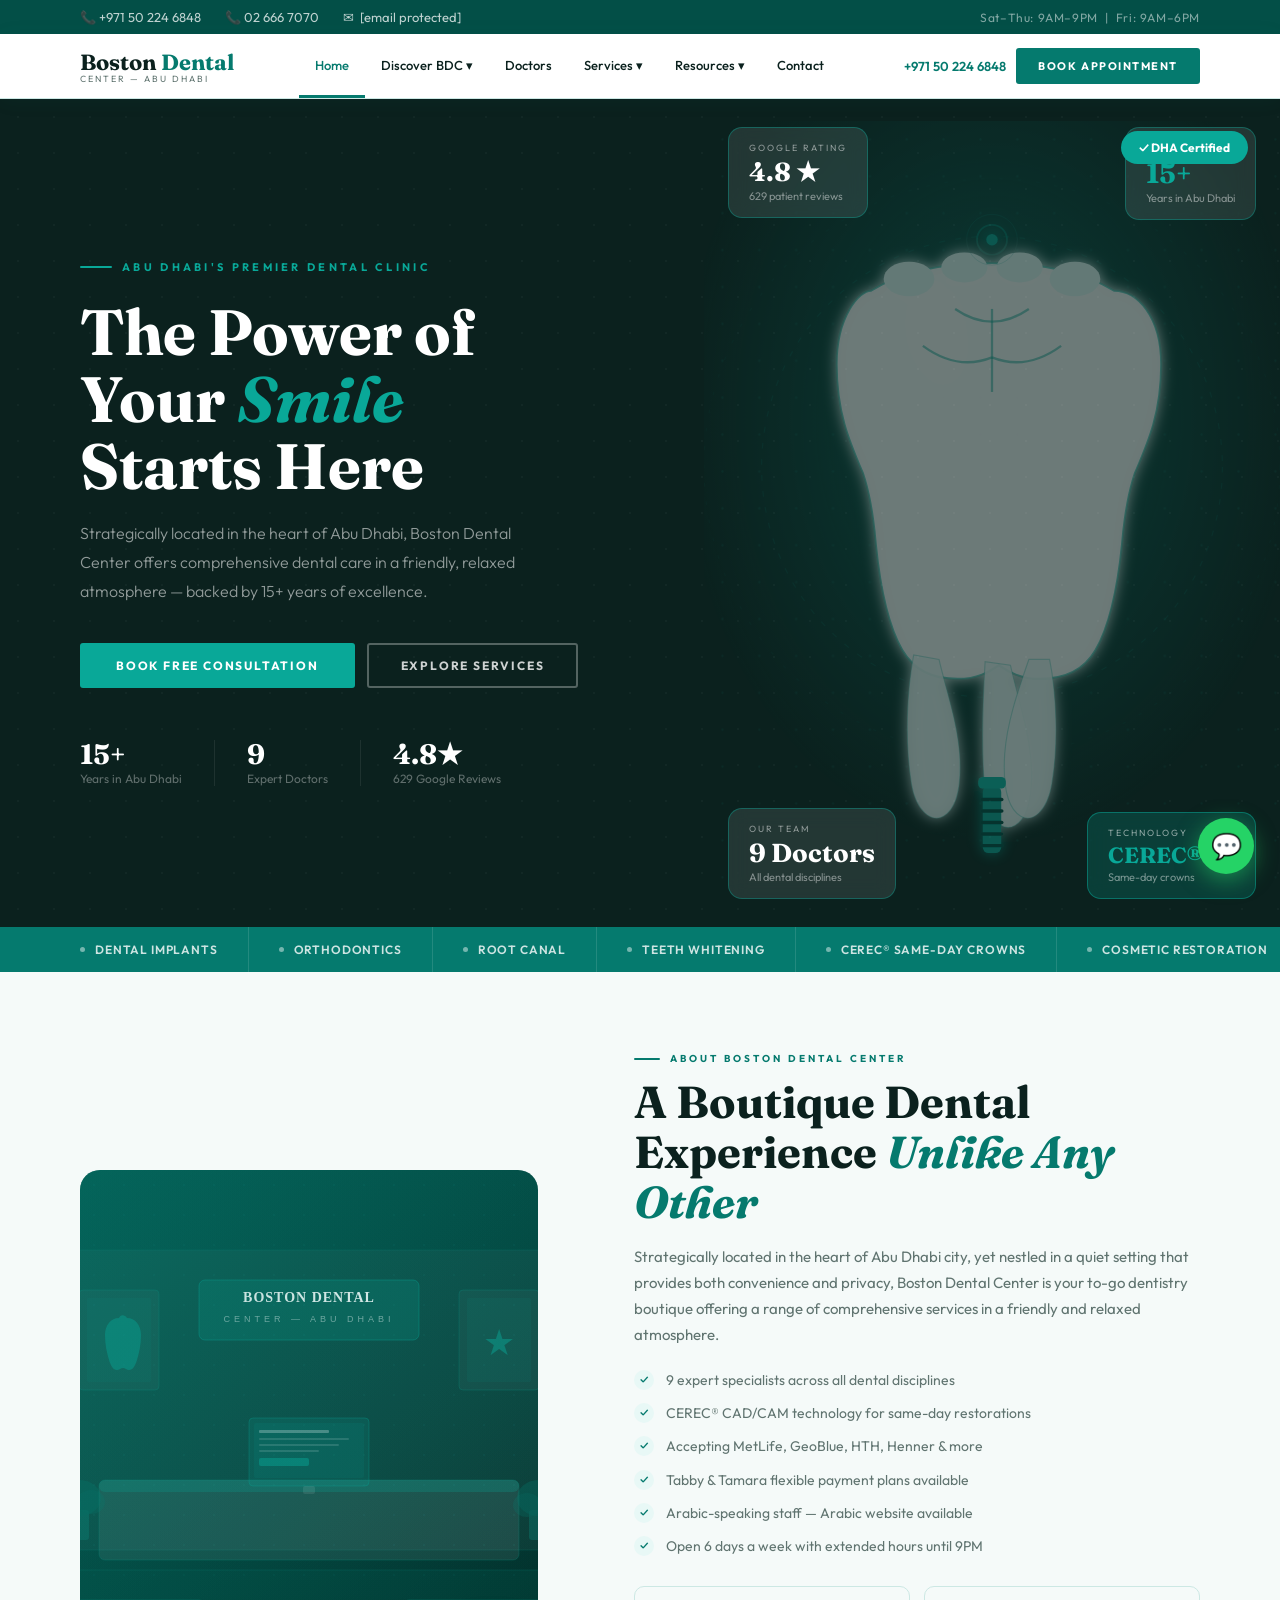
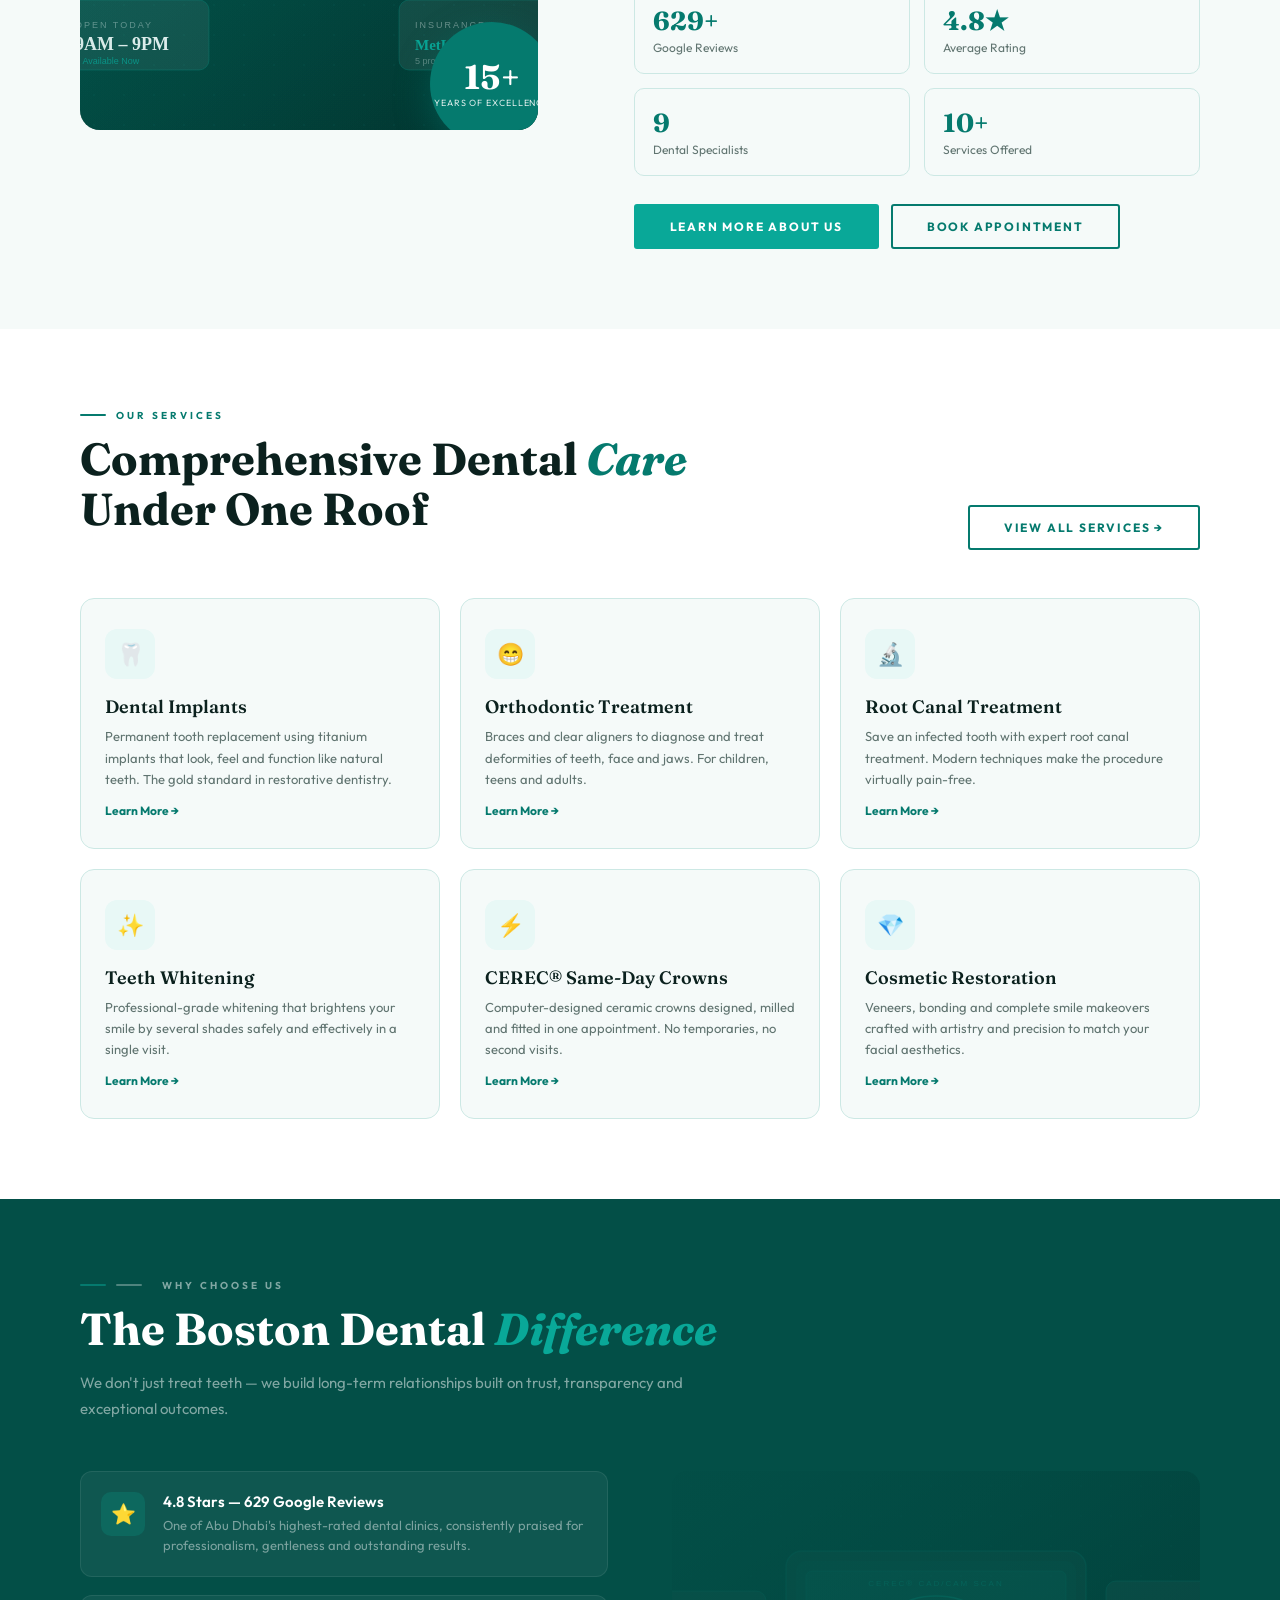
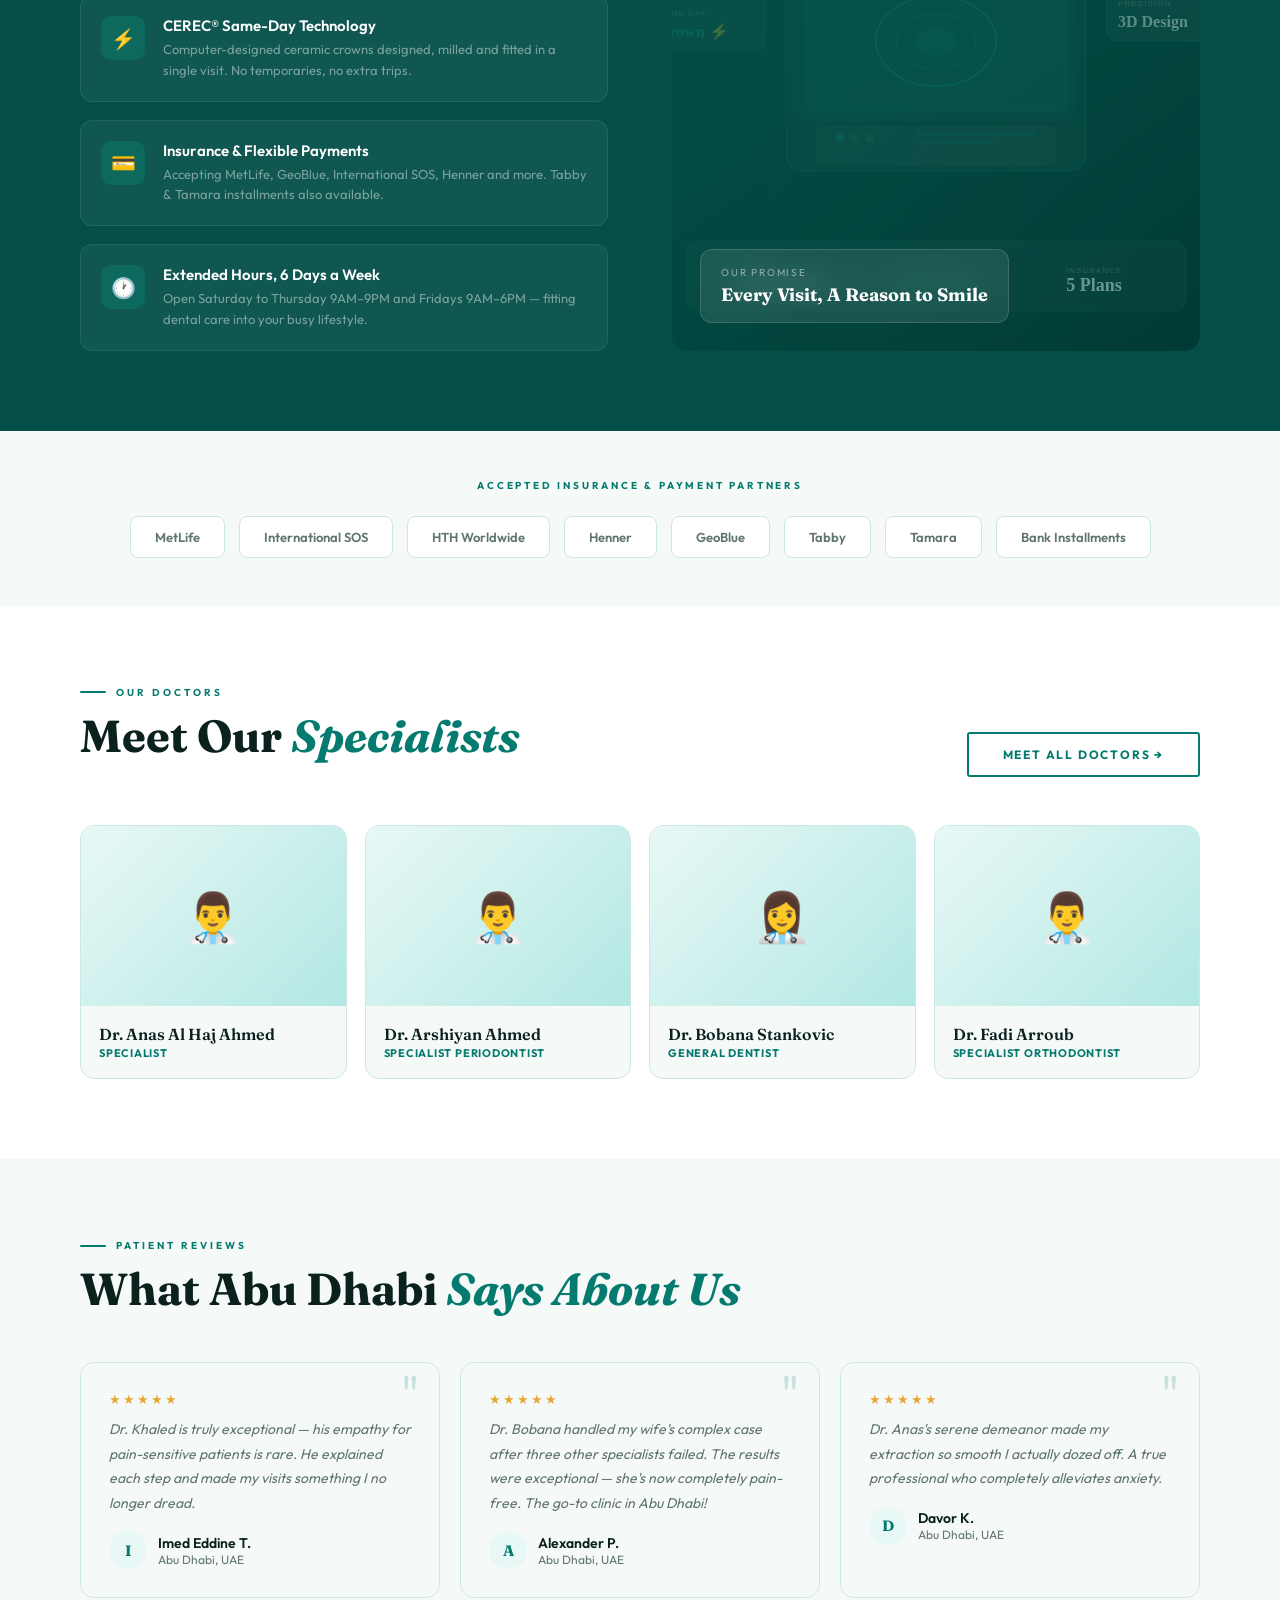
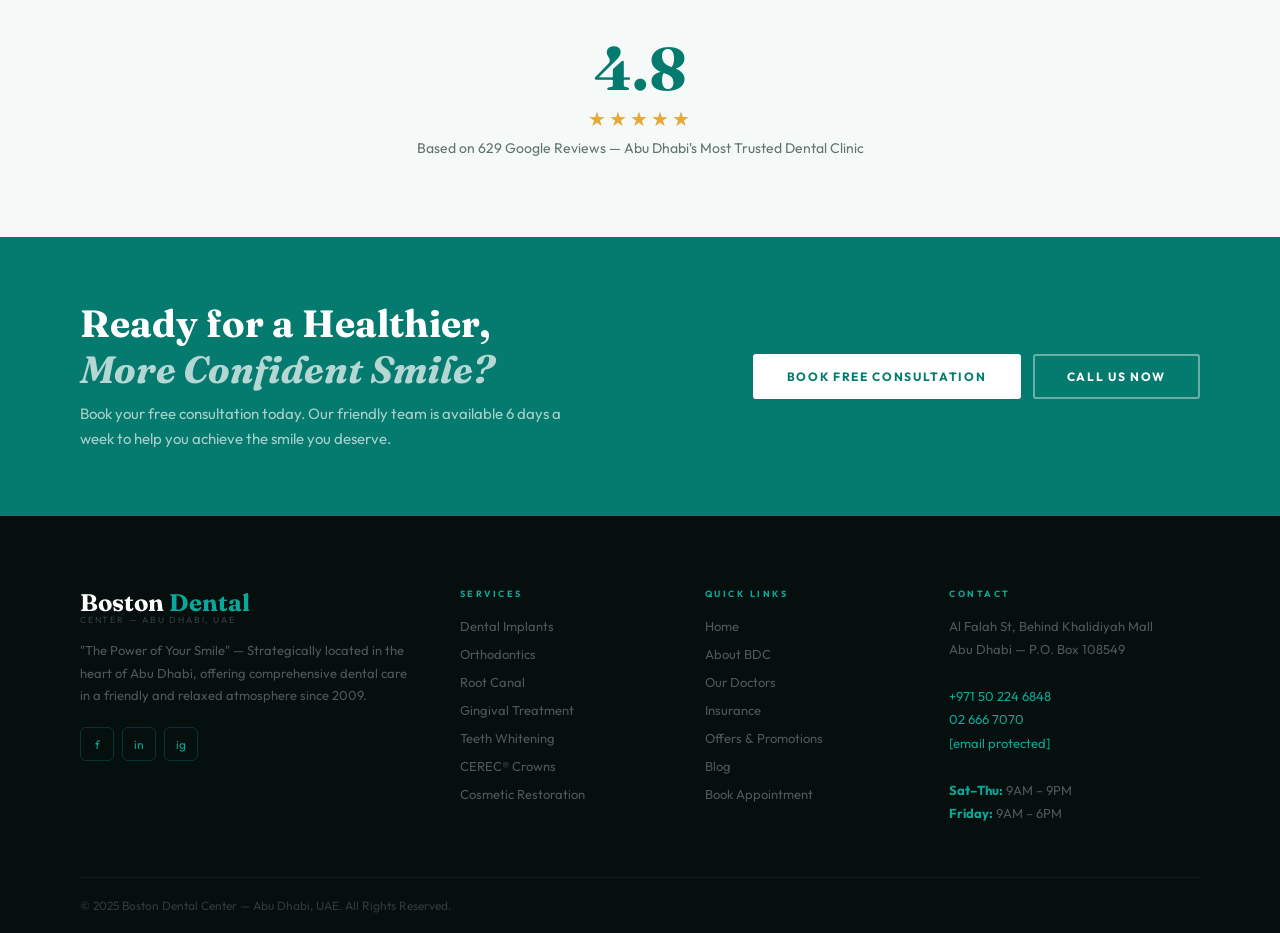
==== commit d7ff5526: "Update index.html" ====
--- a/index.html
+++ b/index.html
@@ -233,14 +233,31 @@
     </div>
   </div>
   <div class="hero-visual">
-    <img src="[data-uri]" alt="Boston Dental Center"/>
-    <div class="hero-overlay"></div>
+    <div class="hero-glow"></div>
+    <div class="hero-glow2"></div>
+    <img src="[data-uri]" alt="Boston Dental Center" style="position:absolute;inset:0;width:100%;height:100%;object-fit:contain;object-position:center;"/>
+    <!-- Floating stat cards as HTML -->
+    <div style="position:absolute;top:28px;left:24px;background:rgba(255,255,255,0.1);backdrop-filter:blur(10px);border:1px solid rgba(9,168,152,0.4);border-radius:14px;padding:14px 20px;z-index:3;">
+      <div style="font-size:9px;letter-spacing:2px;font-family:Outfit,sans-serif;color:rgba(255,255,255,0.5);margin-bottom:6px;text-transform:uppercase;">Google Rating</div>
+      <div style="font-family:Fraunces,serif;font-size:26px;font-weight:700;color:white;line-height:1;">4.8 ★</div>
+      <div style="font-size:11px;font-family:Outfit,sans-serif;color:rgba(255,255,255,0.45);margin-top:4px;">629 patient reviews</div>
+    </div>
+    <div style="position:absolute;top:28px;right:24px;background:rgba(255,255,255,0.1);backdrop-filter:blur(10px);border:1px solid rgba(9,168,152,0.4);border-radius:14px;padding:14px 20px;z-index:3;">
+      <div style="font-size:9px;letter-spacing:2px;font-family:Outfit,sans-serif;color:rgba(255,255,255,0.5);margin-bottom:6px;text-transform:uppercase;">Experience</div>
+      <div style="font-family:Fraunces,serif;font-size:28px;font-weight:700;color:#09a898;line-height:1;">15+</div>
+      <div style="font-size:11px;font-family:Outfit,sans-serif;color:rgba(255,255,255,0.45);margin-top:4px;">Years in Abu Dhabi</div>
+    </div>
+    <div style="position:absolute;bottom:28px;left:24px;background:rgba(255,255,255,0.1);backdrop-filter:blur(10px);border:1px solid rgba(9,168,152,0.4);border-radius:14px;padding:14px 20px;z-index:3;">
+      <div style="font-size:9px;letter-spacing:2px;font-family:Outfit,sans-serif;color:rgba(255,255,255,0.5);margin-bottom:6px;text-transform:uppercase;">Our Team</div>
+      <div style="font-family:Fraunces,serif;font-size:26px;font-weight:700;color:white;line-height:1;">9 Doctors</div>
+      <div style="font-size:11px;font-family:Outfit,sans-serif;color:rgba(255,255,255,0.45);margin-top:4px;">All dental disciplines</div>
+    </div>
+    <div style="position:absolute;bottom:28px;right:24px;background:rgba(9,168,152,0.22);backdrop-filter:blur(10px);border:1px solid rgba(9,168,152,0.5);border-radius:14px;padding:14px 20px;z-index:3;">
+      <div style="font-size:9px;letter-spacing:2px;font-family:Outfit,sans-serif;color:rgba(255,255,255,0.55);margin-bottom:6px;text-transform:uppercase;">Technology</div>
+      <div style="font-family:Fraunces,serif;font-size:22px;font-weight:700;color:#09a898;line-height:1;">CEREC® ⚡</div>
+      <div style="font-size:11px;font-family:Outfit,sans-serif;color:rgba(255,255,255,0.45);margin-top:4px;">Same-day crowns</div>
+    </div>
     <div class="hero-pill">✓ DHA Certified</div>
-    <div class="hero-float">
-      <div class="hero-float-tag">Next Available</div>
-      <div class="hero-float-val">Today</div>
-      <div class="hero-float-sub">Book your slot now →</div>
-    </div>
   </div>
 </section>
 
--- a/shared.css
+++ b/shared.css
@@ -0,0 +1,137 @@
+:root{--teal:#057a6e;--teal2:#09a898;--tealdk:#034f47;--mint:#e8f8f6;--white:#ffffff;--off:#f5faf9;--dark:#0b211e;--grey:#607470;--light:#cce8e4;--gold:#e8a838;}
+*,*::before,*::after{margin:0;padding:0;box-sizing:border-box;}
+html{scroll-behavior:smooth;}
+body{background:var(--white);font-family:'Outfit',sans-serif;color:var(--dark);overflow-x:hidden;}
+
+/* TOPBAR */
+.topbar{background:var(--tealdk);padding:9px 80px;display:flex;justify-content:space-between;align-items:center;}
+.topbar-left{display:flex;gap:24px;}
+.topbar a{color:rgba(255,255,255,.75);text-decoration:none;font-size:13px;display:flex;align-items:center;gap:6px;transition:color .2s;}
+.topbar a:hover{color:#fff;}
+.topbar-right{font-size:12px;color:rgba(255,255,255,.5);letter-spacing:.05em;}
+
+/* NAV */
+nav{background:var(--white);border-bottom:1px solid var(--light);padding:0 80px;display:flex;align-items:stretch;justify-content:space-between;position:sticky;top:0;z-index:100;box-shadow:0 2px 20px rgba(5,122,110,.06);}
+.nav-logo-wrap{display:flex;flex-direction:column;justify-content:center;padding:14px 0;}
+.nav-logo-text{font-family:'Fraunces',serif;font-size:22px;font-weight:700;color:var(--dark);}
+.nav-logo-text span{color:var(--teal);}
+.nav-logo-sub{font-size:9px;letter-spacing:.22em;text-transform:uppercase;color:var(--grey);margin-top:-3px;}
+.nav-links{display:flex;gap:0;align-items:stretch;}
+.nav-links a,.nav-dropdown{font-size:13px;font-weight:500;color:var(--dark);text-decoration:none;padding:0 16px;display:flex;align-items:center;transition:all .25s;position:relative;border-bottom:3px solid transparent;white-space:nowrap;height:100%;box-sizing:border-box;cursor:pointer;}
+.nav-links a:hover,.nav-dropdown:hover{color:var(--teal);border-bottom-color:var(--teal2);}
+.nav-links a.active{color:var(--teal);border-bottom-color:var(--teal);}
+.dropdown{position:relative;display:flex;align-items:stretch;}
+.dropdown-menu{display:none;position:absolute;top:100%;left:0;background:#fff;border:1px solid var(--light);border-top:2px solid var(--teal2);min-width:220px;box-shadow:0 12px 36px rgba(5,122,110,.12);z-index:200;}
+.dropdown:hover .dropdown-menu{display:block;}
+.dropdown-menu a{display:block;padding:11px 18px;font-size:13px;color:var(--dark);text-decoration:none;border-bottom:1px solid var(--light);transition:all .2s;}
+.dropdown-menu a:last-child{border-bottom:none;}
+.dropdown-menu a:hover{background:var(--mint);color:var(--teal);padding-left:24px;}
+.nav-right{display:flex;align-items:center;gap:10px;padding:14px 0;}
+.nav-phone{font-size:13px;font-weight:600;color:var(--teal);text-decoration:none;}
+.nav-cta{font-size:11px;font-weight:700;letter-spacing:.14em;text-transform:uppercase;background:var(--teal);color:#fff;padding:11px 22px;text-decoration:none;border-radius:3px;transition:all .3s;}
+.nav-cta:hover{background:var(--teal2);}
+.hamburger{display:none;flex-direction:column;gap:5px;cursor:pointer;padding:4px;}
+.hamburger span{width:24px;height:2px;background:var(--dark);border-radius:2px;}
+
+/* PAGE HERO BANNER */
+.page-banner{background:var(--tealdk);padding:64px 80px;position:relative;overflow:hidden;}
+.page-banner::before{content:'';position:absolute;inset:0;background-image:radial-gradient(circle,rgba(255,255,255,.04) 1px,transparent 1px);background-size:32px 32px;}
+.page-banner-breadcrumb{font-size:12px;color:rgba(255,255,255,.4);margin-bottom:12px;display:flex;align-items:center;gap:8px;}
+.page-banner-breadcrumb a{color:rgba(255,255,255,.4);text-decoration:none;}
+.page-banner-breadcrumb a:hover{color:var(--teal2);}
+.page-banner-breadcrumb span{color:var(--teal2);}
+.page-banner h1{font-family:'Fraunces',serif;font-size:clamp(32px,4vw,52px);font-weight:700;color:#fff;line-height:1.1;}
+.page-banner h1 em{color:var(--teal2);font-style:italic;}
+.page-banner-desc{font-size:16px;color:rgba(255,255,255,.55);margin-top:14px;max-width:600px;line-height:1.7;}
+
+/* SECTION */
+.section{padding:80px 80px;}
+.stag{font-size:10px;font-weight:700;letter-spacing:.3em;text-transform:uppercase;color:var(--teal);display:flex;align-items:center;gap:10px;margin-bottom:12px;}
+.stag::before{content:'';width:26px;height:2px;background:var(--teal);border-radius:2px;}
+.sh2{font-family:'Fraunces',serif;font-size:clamp(30px,3.5vw,46px);font-weight:700;line-height:1.12;color:var(--dark);margin-bottom:16px;}
+.sh2 em{color:var(--teal);font-style:italic;}
+.sdesc{font-size:15px;color:var(--grey);line-height:1.75;max-width:660px;}
+.sdesc p{margin-bottom:14px;}
+.sdesc p:last-child{margin-bottom:0;}
+
+/* SIDEBAR LAYOUT */
+.sidebar-layout{display:grid;grid-template-columns:280px 1fr;gap:48px;align-items:start;}
+.sidebar{position:sticky;top:90px;}
+.sidebar-box{background:var(--off);border:1px solid var(--light);border-radius:12px;overflow:hidden;margin-bottom:20px;}
+.sidebar-box-title{background:var(--teal);color:#fff;font-size:11px;font-weight:700;letter-spacing:.2em;text-transform:uppercase;padding:14px 20px;}
+.sidebar-box ul{list-style:none;}
+.sidebar-box ul li a{display:flex;align-items:center;gap:10px;padding:12px 20px;font-size:14px;color:var(--dark);text-decoration:none;border-bottom:1px solid var(--light);transition:all .25s;}
+.sidebar-box ul li a:hover,.sidebar-box ul li a.active{background:var(--mint);color:var(--teal);padding-left:26px;}
+.sidebar-box ul li a::before{content:'›';color:var(--teal);font-size:16px;}
+.sidebar-box ul li:last-child a{border-bottom:none;}
+.sidebar-cta{background:var(--teal);border-radius:12px;padding:24px;text-align:center;}
+.sidebar-cta p{font-size:13px;color:rgba(255,255,255,.75);margin-bottom:14px;line-height:1.6;}
+.sidebar-cta a{display:block;background:#fff;color:var(--teal);font-size:12px;font-weight:700;letter-spacing:.12em;text-transform:uppercase;padding:13px;border-radius:6px;text-decoration:none;transition:all .3s;margin-bottom:8px;}
+.sidebar-cta a:hover{background:var(--mint);}
+.sidebar-cta .phone{color:rgba(255,255,255,.9);font-size:16px;font-weight:700;text-decoration:none;display:block;margin-top:8px;}
+
+/* BUTTONS */
+.btn-teal{font-size:12px;font-weight:700;letter-spacing:.15em;text-transform:uppercase;background:var(--teal2);color:#fff;padding:15px 36px;text-decoration:none;border-radius:3px;display:inline-block;transition:all .3s;}
+.btn-teal:hover{background:#0bbdab;transform:translateY(-2px);box-shadow:0 8px 22px rgba(9,168,152,.35);}
+.btn-outline{font-size:12px;font-weight:700;letter-spacing:.15em;text-transform:uppercase;border:2px solid var(--teal);color:var(--teal);padding:13px 34px;text-decoration:none;border-radius:3px;display:inline-block;transition:all .3s;}
+.btn-outline:hover{background:var(--teal);color:#fff;}
+
+/* FOOTER */
+footer{background:#050f0e;padding:72px 80px 0;}
+.fgrid{display:grid;grid-template-columns:34fr 20fr 20fr 26fr;gap:52px;padding-bottom:52px;border-bottom:1px solid rgba(255,255,255,.05);}
+.flogo{font-family:'Fraunces',serif;font-size:24px;font-weight:700;color:#fff;}
+.flogo span{color:var(--teal2);}
+.flogo-sub{font-size:9px;letter-spacing:.2em;text-transform:uppercase;color:rgba(255,255,255,.2);margin-top:-3px;margin-bottom:14px;}
+.fdesc{font-size:13px;color:rgba(255,255,255,.3);line-height:1.75;margin-bottom:20px;}
+.fsocials{display:flex;gap:8px;}
+.fsoc{width:34px;height:34px;border:1px solid rgba(9,168,152,.25);border-radius:6px;display:flex;align-items:center;justify-content:center;color:var(--teal2);font-size:12px;text-decoration:none;transition:all .3s;}
+.fsoc:hover{background:var(--teal2);color:#fff;border-color:var(--teal2);}
+.fcol h4{font-size:9px;font-weight:700;letter-spacing:.28em;text-transform:uppercase;color:var(--teal2);margin-bottom:16px;}
+.fcol ul{list-style:none;display:flex;flex-direction:column;gap:8px;}
+.fcol ul a{font-size:13px;color:rgba(255,255,255,.3);text-decoration:none;transition:color .3s;}
+.fcol ul a:hover{color:rgba(255,255,255,.75);}
+.faddr{font-size:13px;color:rgba(255,255,255,.3);line-height:1.8;}
+.faddr a{color:var(--teal2);text-decoration:none;}
+.faddr strong{color:var(--teal2);}
+.fbot{padding:20px 80px;display:flex;justify-content:space-between;align-items:center;background:#050f0e;}
+.fcopy{font-size:12px;color:rgba(255,255,255,.18);}
+
+/* WA FLOAT */
+.wa-float{position:fixed;bottom:26px;right:26px;z-index:999;width:56px;height:56px;background:#25d366;border-radius:50%;display:flex;align-items:center;justify-content:center;box-shadow:0 6px 22px rgba(37,211,102,.5);text-decoration:none;font-size:25px;transition:all .3s;}
+.wa-float:hover{transform:scale(1.1);}
+
+/* REVEAL */
+.reveal{opacity:1;transform:none;transition:opacity .7s ease,transform .7s ease;}
+.js-ready .reveal{opacity:0;transform:translateY(24px);}
+.js-ready .reveal.visible{opacity:1;transform:translateY(0);}
+.rd1{transition-delay:.1s;}.rd2{transition-delay:.2s;}.rd3{transition-delay:.3s;}
+@keyframes fadeUp{from{opacity:0;transform:translateY(20px);}to{opacity:1;transform:translateY(0);}}
+
+/* MOBILE MENU */
+.mobile-menu{display:none;position:fixed;inset:0;z-index:200;background:rgba(11,33,30,.97);flex-direction:column;align-items:center;justify-content:center;gap:24px;overflow-y:auto;padding:60px 20px;}
+.mobile-menu.open{display:flex;}
+.mobile-menu a{font-family:'Fraunces',serif;font-size:22px;color:#fff;text-decoration:none;}
+.mobile-menu a:hover{color:var(--teal2);}
+.mobile-menu .mm-sub{font-size:14px;font-family:'Outfit',sans-serif;color:rgba(255,255,255,.45);}
+.close-menu{position:absolute;top:20px;right:24px;background:none;border:none;color:#fff;font-size:28px;cursor:pointer;}
+
+::-webkit-scrollbar{width:5px;}::-webkit-scrollbar-thumb{background:var(--teal);border-radius:3px;}
+
+@media(max-width:1024px){
+  .topbar{padding:8px 40px;}
+  nav{padding:0 40px;}
+  .page-banner,.section,footer,.fbot{padding-left:40px;padding-right:40px;}
+  .sidebar-layout{grid-template-columns:1fr;}
+  .sidebar{position:static;}
+  .fgrid{grid-template-columns:1fr 1fr;gap:32px;}
+}
+@media(max-width:768px){
+  .topbar{display:none;}
+  nav{padding:0 20px;}
+  .nav-links,.nav-right,.dropdown-menu{display:none;}
+  .hamburger{display:flex;}
+  .page-banner,.section{padding:48px 20px;}
+  footer{padding:52px 20px 0;}
+  .fbot{padding:16px 20px;flex-direction:column;gap:6px;text-align:center;}
+  .fgrid{grid-template-columns:1fr;}
+}
